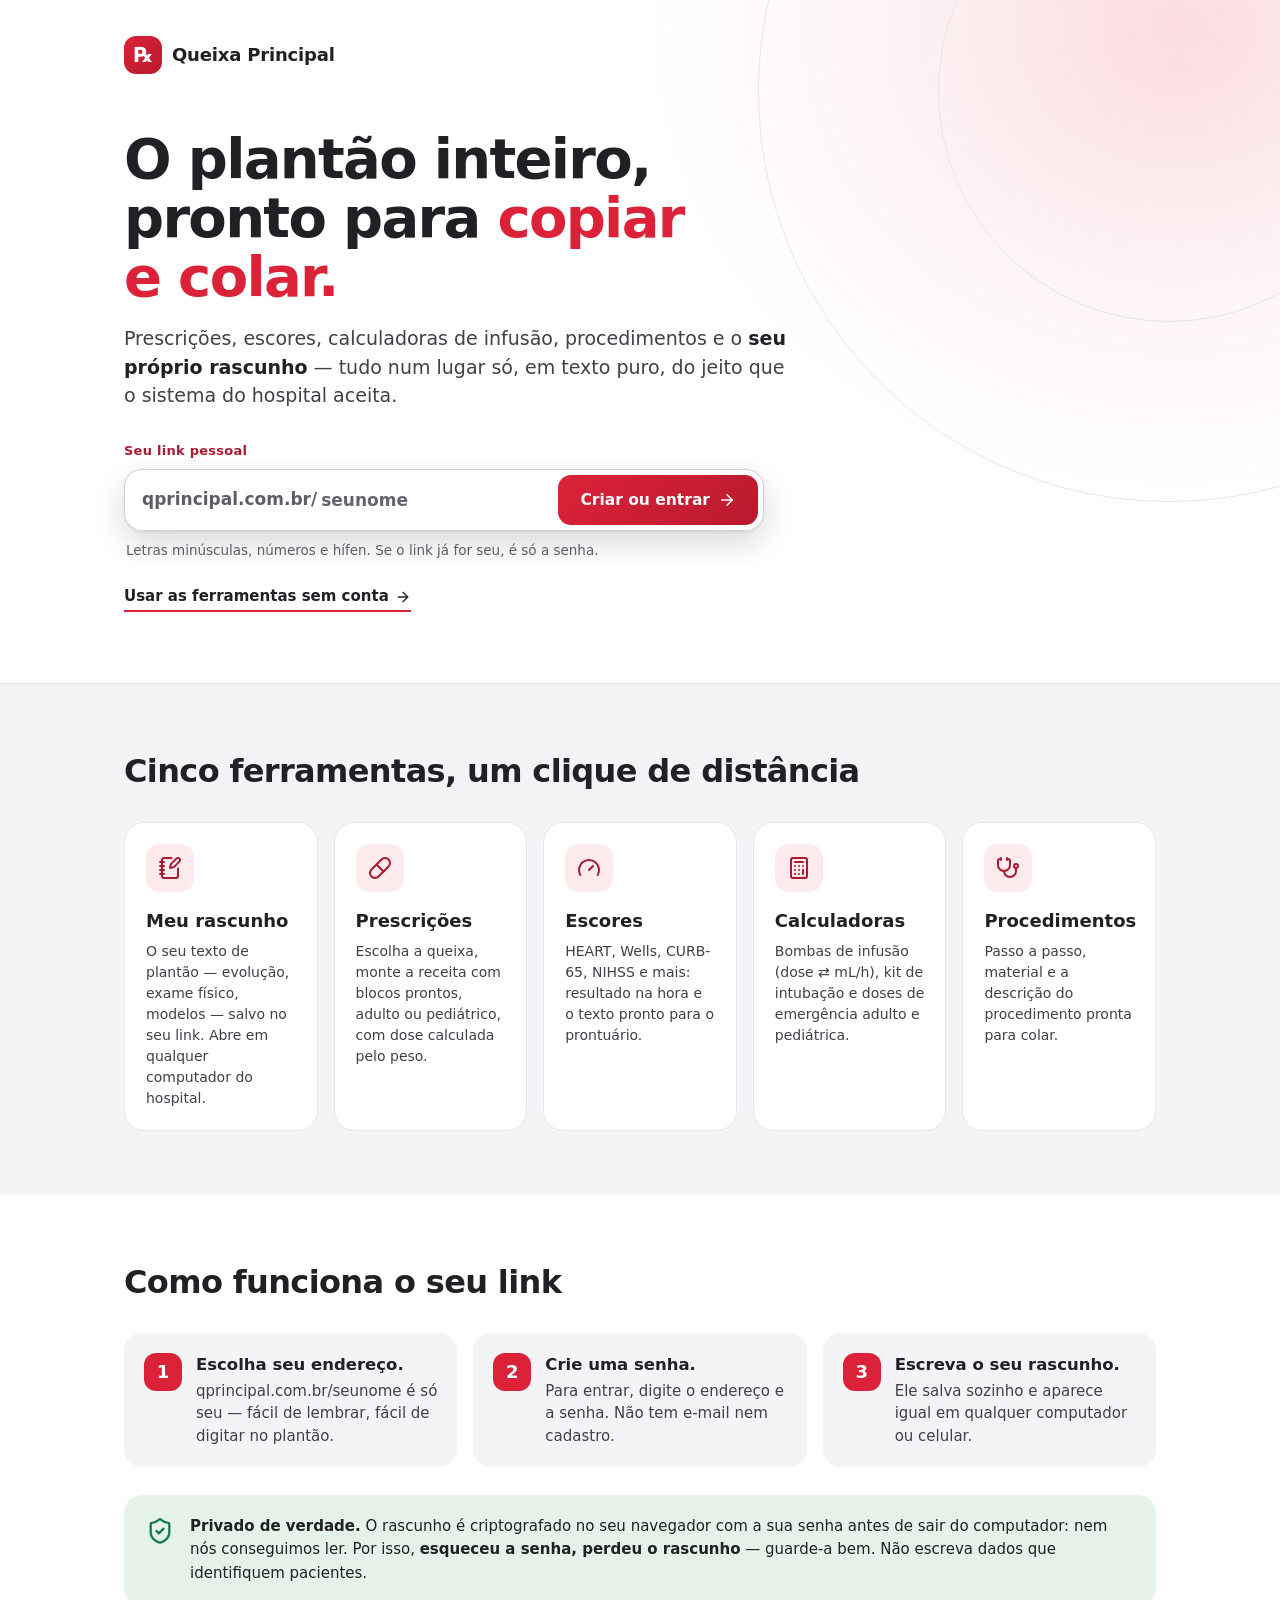
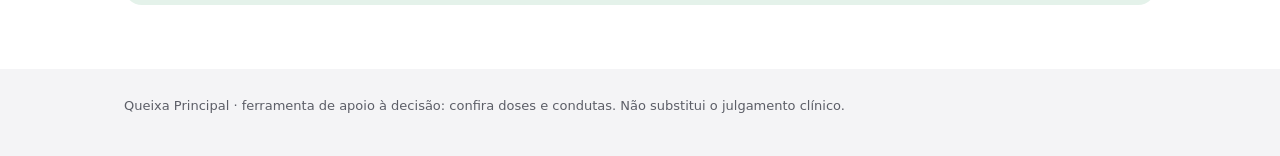
==== index.html @ adc67c7a "Cores inspiradas na MedCof: cabeçalho branco, vermelho e grafite Pedido do dono: "não gostei do esqu" ====
<!DOCTYPE html>
<html lang="pt-BR">
<head>
<meta charset="UTF-8">
<meta name="viewport" content="width=device-width, initial-scale=1.0">
<title>Queixa Principal — prescrições, escores, calculadoras e procedimentos</title>
<meta name="color-scheme" content="light dark">
<!-- tema: antes do CSS, para não piscar o tema errado. "qp-tema" = escolha do botão (claro/escuro); sem ela, o do sistema.
     Sem localStorage (janela anônima, bloqueado) o site segue o sistema e funciona igual. -->
<script>(function(){var d=document.documentElement,t=null;try{t=localStorage.getItem("qp-tema")}catch(e){}
if(t==="dark"||t==="light")d.setAttribute("data-theme",t);
var e=t||(window.matchMedia&&matchMedia("(prefers-color-scheme: dark)").matches?"dark":"light");d.setAttribute("data-tema-efetivo",e)})();</script>
<!-- conta: qual tela abre antes da primeira pintura (js/conta.js). qprincipal.com.br/<nome> (o 404.html manda para /?u=<nome>
     e aqui o endereço volta a ser /<nome>) = link pessoal: senha, ou o site direto se a sessão deste navegador já entrou.
     Raiz sem hash = página de oferta; com hash (#/prescricoes…) = as ferramentas sem conta. -->
<script>(function(){var d=document.documentElement,u=null,l=location,q=/[?&]u=([a-z0-9-]{1,30})(?:&|$)/i.exec(l.search);
if(q)u=q[1].toLowerCase();else{var p=/^\/([a-z0-9][a-z0-9-]{0,29})\/?$/i.exec(l.pathname);if(p)u=p[1].toLowerCase()}
if(q&&/(^|\.)qprincipal\.com\.br$/.test(l.hostname)){try{history.replaceState(null,"","/"+u+l.hash)}catch(e){}}
var s=null;try{s=JSON.parse(sessionStorage.getItem("qp-sessao")||localStorage.getItem("qp-sessao")||"null")}catch(e){}
window.QP_NOME=u;window.QP_SESSAO=s&&u&&s.nome===u?s:null;
d.setAttribute("data-tela",u?(window.QP_SESSAO?"app":"senha"):(l.hash&&l.hash!=="#"?"app":"oferta"))})();</script>
<link rel="stylesheet" href="css/icones.css?v=20261113a">
<link rel="stylesheet" href="css/app.css?v=20261113a">
<link rel="stylesheet" href="css/escores.css?v=20261113a">
<link rel="stylesheet" href="css/calculadoras.css?v=20261113a">
<link rel="stylesheet" href="css/procedimentos.css?v=20261113a">
<link rel="stylesheet" href="css/conta.css?v=20261113a">
</head>
<body data-view="rascunho" data-layout="texto" data-inicio="">
<!-- página de oferta (js/conta.js): qprincipal.com.br sem hash e sem link pessoal -->
<main class="oferta" id="oferta">
  <section class="of-hero">
    <div class="of-in">
      <div class="of-marca"><span class="logo" aria-hidden="true">℞</span> Queixa Principal</div>
      <h1>O plantão inteiro, pronto para <em>copiar e colar.</em></h1>
      <p class="of-lead">Prescrições, escores, calculadoras de infusão, procedimentos e o <b>seu próprio rascunho</b> — tudo num lugar só, em texto puro, do jeito que o sistema do hospital aceita.</p>
      <form class="of-link" id="of-form" novalidate>
        <label for="of-nome" class="of-link-rot">Seu link pessoal</label>
        <div class="of-link-campo">
          <span class="of-dom" aria-hidden="true">qprincipal.com.br/</span>
          <input id="of-nome" type="text" inputmode="url" autocomplete="username" autocapitalize="none" spellcheck="false" maxlength="30" placeholder="seunome" aria-describedby="of-dica">
          <button type="submit" class="of-cta">Criar ou entrar <span class="i i-arrow-right" aria-hidden="true"></span></button>
        </div>
        <p class="of-dica" id="of-dica">Letras minúsculas, números e hífen. Se o link já for seu, é só a senha.</p>
      </form>
      <a class="of-sem" href="#/inicio">Usar as ferramentas sem conta <span class="i i-arrow-right" aria-hidden="true"></span></a>
    </div>
  </section>

  <section class="of-sec">
    <div class="of-in">
      <h2>Cinco ferramentas, um clique de distância</h2>
      <div class="of-cards">
        <div class="of-card" data-v="rascunho"><span class="of-ic"><span class="i" data-v="rascunho" aria-hidden="true"></span></span><h3>Meu rascunho</h3><p>O seu texto de plantão — evolução, exame físico, modelos — salvo no seu link. Abre em qualquer computador do hospital.</p></div>
        <div class="of-card" data-v="prescricoes"><span class="of-ic"><span class="i" data-v="prescricoes" aria-hidden="true"></span></span><h3>Prescrições</h3><p>Escolha a queixa, monte a receita com blocos prontos, adulto ou pediátrico, com dose calculada pelo peso.</p></div>
        <div class="of-card" data-v="escores"><span class="of-ic"><span class="i" data-v="escores" aria-hidden="true"></span></span><h3>Escores</h3><p>HEART, Wells, CURB-65, NIHSS e mais: resultado na hora e o texto pronto para o prontuário.</p></div>
        <div class="of-card" data-v="calculadoras"><span class="of-ic"><span class="i" data-v="calculadoras" aria-hidden="true"></span></span><h3>Calculadoras</h3><p>Bombas de infusão (dose ⇄ mL/h), kit de intubação e doses de emergência adulto e pediátrica.</p></div>
        <div class="of-card" data-v="procedimentos"><span class="of-ic"><span class="i" data-v="procedimentos" aria-hidden="true"></span></span><h3>Procedimentos</h3><p>Passo a passo, material e a descrição do procedimento pronta para colar.</p></div>
      </div>
    </div>
  </section>

  <section class="of-sec of-alt">
    <div class="of-in">
      <h2>Como funciona o seu link</h2>
      <ol class="of-passos">
        <li><b>Escolha seu endereço.</b> qprincipal.com.br/seunome é só seu — fácil de lembrar, fácil de digitar no plantão.</li>
        <li><b>Crie uma senha.</b> Para entrar, digite o endereço e a senha. Não tem e-mail nem cadastro.</li>
        <li><b>Escreva o seu rascunho.</b> Ele salva sozinho e aparece igual em qualquer computador ou celular.</li>
      </ol>
      <div class="of-priv">
        <span class="i i-shield" aria-hidden="true"></span>
        <p><b>Privado de verdade.</b> O rascunho é criptografado no seu navegador com a sua senha antes de sair do computador: nem nós conseguimos ler. Por isso, <b>esqueceu a senha, perdeu o rascunho</b> — guarde-a bem. Não escreva dados que identifiquem pacientes.</p>
      </div>
    </div>
  </section>

  <footer class="of-rodape"><div class="of-in">Queixa Principal · ferramenta de apoio à decisão: confira doses e condutas. Não substitui o julgamento clínico.</div></footer>
</main>

<!-- tela de senha do link pessoal (js/conta.js): qprincipal.com.br/<nome> sem sessão neste navegador -->
<main class="senha" id="senha">
  <div class="sn-cartao">
    <div class="of-marca"><span class="logo" aria-hidden="true">℞</span> Queixa Principal</div>
    <div class="sn-link"><span class="i i-link" aria-hidden="true"></span><span>qprincipal.com.br/<b id="sn-nome"></b></span></div>
    <form id="sn-form" novalidate>
      <h1 id="sn-titulo">Entrar</h1>
      <p class="sn-txt" id="sn-txt"></p>
      <div class="sn-campos" id="sn-campos">
        <label class="sn-rot" for="sn-senha">Senha</label>
        <input type="text" id="sn-usuario" class="sr-only" autocomplete="username" tabindex="-1" aria-hidden="true" readonly>
        <input id="sn-senha" type="password" autocomplete="current-password" required>
        <div id="sn-conf-box" hidden>
          <label class="sn-rot" for="sn-conf">Repita a senha</label>
          <input id="sn-conf" type="password" autocomplete="new-password">
          <label class="sn-chk"><input type="checkbox" id="sn-exemplo"> Começar com o rascunho de exemplo</label>
        </div>
        <label class="sn-chk"><input type="checkbox" id="sn-lembrar"> Manter conectado neste aparelho <small>(não use em computador compartilhado)</small></label>
        <p class="sn-erro" id="sn-erro" role="alert"></p>
        <button type="submit" class="of-cta sn-ok" id="sn-ok">Entrar</button>
      </div>
    </form>
    <div class="sn-rodape"><a href="#/inicio" id="sn-sem">Usar sem entrar</a> · <a href="./" id="sn-outro">Outro link</a></div>
  </div>
</main>

<header class="top">
  <div class="top-row">
    <a class="marca" href="#/inicio" id="marca" title="Início">
      <div class="logo" aria-hidden="true">℞</div>
      <div class="titulo">
        <h1>Queixa Principal</h1>
        <p>Tudo pronto para copiar e colar no seu sistema</p>
      </div>
    </a>
    <div class="hint">Apoio à decisão: confira doses e condutas.</div>
    <!-- busca única (js/busca.js): procura em todas as abas registradas. Até 820px vira a lupa que abre o campo. -->
    <div class="busca" id="busca">
      <button type="button" class="busca-abrir" id="busca-abrir" aria-label="Buscar" aria-expanded="false" aria-controls="busca-box" title="Buscar (atalho: / ou Ctrl+K)"><span class="i i-search" aria-hidden="true" style="--isz:21px"></span></button>
      <div class="busca-box" id="busca-box">
        <span class="busca-ic"><span class="i i-search" aria-hidden="true" style="--isz:19px"></span></span>
        <input id="busca-input" type="text" role="combobox" aria-label="Buscar em todo o site" aria-autocomplete="list" aria-expanded="false" aria-controls="busca-list" aria-describedby="busca-dica" placeholder="Buscar condição, escore, remédio…" autocomplete="off" spellcheck="false" enterkeyhint="search">
        <kbd class="busca-kbd" aria-hidden="true" title="Atalho: / ou Ctrl+K">/</kbd>
        <button type="button" class="busca-fechar" id="busca-fechar" aria-label="Fechar busca"><span class="i i-x" aria-hidden="true"></span></button>
        <div class="busca-pop" id="busca-pop" hidden>
          <div class="busca-list" id="busca-list" role="listbox" aria-label="Resultados da busca"></div>
          <div class="busca-vazio" id="busca-vazio" hidden></div>
          <div class="busca-rodape" aria-hidden="true"><kbd>↑</kbd><kbd>↓</kbd> escolher · <kbd>Enter</kbd> abrir · <kbd>Esc</kbd> fechar</div>
        </div>
      </div>
      <span class="sr-only" id="busca-dica">Atalhos: tecla barra ou Ctrl+K. Use as setas para escolher, Enter para abrir e Esc para fechar.</span>
      <span class="sr-only" id="busca-status" role="status" aria-live="polite"></span>
    </div>
    <!-- conta (js/conta.js): com link pessoal, o nome e "Sair"; sem conta, "Criar meu link" -->
    <div class="conta" id="conta"></div>
    <!-- tema claro/escuro (js/app.js): o ícone mostra o tema que o clique vai pôr -->
    <button type="button" class="tema" id="tema" aria-pressed="false" aria-label="Tema escuro" title="Tema escuro"><span class="i i-moon" aria-hidden="true"></span><span class="i i-sun" aria-hidden="true"></span></button>
  </div>
  <!-- abas do topo: geradas a partir do registro VIEWS (js/core.js + cada js/views/*.js) -->
  <nav class="top-tabs" id="top-tabs" role="tablist" aria-label="Seção do prescritor"></nav>
  <!-- só na tela inicial: o cabeçalho cresce com a saudação, e os quadrados sobem por cima dele -->
  <div class="inicio-ola" id="inicio-ola"></div>
</header>

<!-- tela inicial (js/app.js): um quadrado grande por aba; ao escolher um, eles sobem e viram as abas do topo -->
<section class="inicio" id="inicio" aria-label="Início">
  <div class="inicio-grade" id="inicio-grade"></div>
</section>

<div class="grid">
  <!-- aba "Meu rascunho": um texto só, grande. Com link pessoal é editável e salvo (criptografado); sem conta, um exemplo para ler -->
  <section class="col" id="col-rascunho">
    <div class="rasc-top">
      <h2>Meu rascunho</h2>
      <span class="rasc-status" id="rasc-status" role="status" aria-live="polite"></span>
      <div class="rasc-tools">
        <button type="button" class="btn rasc-btn-copy" id="rasc-copy"><span class="i i-copy" aria-hidden="true"></span> Copiar tudo</button>
        <button type="button" class="btn rasc-btn" id="rasc-send" title="Leva o trecho selecionado para a receita"><span class="i i-plus" aria-hidden="true"></span>Receita</button>
      </div>
    </div>
    <div class="rasc-aviso" id="rasc-aviso" hidden></div>
    <div class="scroll" id="rasc-scroll"><textarea class="rasc-ta" id="rasc-ta" spellcheck="false" aria-label="Meu rascunho"></textarea></div>
  </section>

  <!-- COL 1: conditions -->
  <section class="col" id="col-cond" hidden>
    <h2>Condições <span class="count" id="cond-count">0</span></h2>
    <div class="search">
      <label for="cond-search" class="sr-only">Buscar condição</label>
      <input id="cond-search" type="search" aria-label="Buscar condição" placeholder="Buscar condição" autocomplete="off">
    </div>
    <div class="scroll" id="cond-list"></div>
  </section>

  <!-- COL 2: blocks / meds -->
  <section class="col" id="col-mid" hidden>
    <h2 id="mid-title">Medicações</h2>
    <div class="scroll" id="mid-body">
      <div class="empty"><div class="big" aria-hidden="true">👈</div><div class="ttl">Selecione uma condição</div><div class="sub">Escolha à esquerda para ver os modelos de receita e medicações.</div></div>
    </div>
  </section>

  <!-- aba "Escores": lista de escores e a calculadora (js/views/escores.js); esta aba não mostra a receita -->
  <section class="col" id="col-esc-lista" hidden>
    <h2>Escores <span class="count" id="esc-count">0</span></h2>
    <div class="search">
      <label for="esc-search" class="sr-only">Filtrar escores</label>
      <input id="esc-search" type="search" placeholder="Filtrar escores" autocomplete="off">
    </div>
    <div class="scroll" id="esc-list"></div>
  </section>
  <section class="col" id="col-esc" hidden>
    <h2 id="esc-title">Calculadora</h2>
    <div class="scroll" id="esc-body">
      <div class="empty"><div class="big" aria-hidden="true">👈</div><div class="ttl">Selecione um escore</div><div class="sub">Escolha à esquerda. O resultado sai na hora e vai pronto para o prontuário.</div></div>
    </div>
    <!-- celular: resultado e "Copiar" sempre à vista -->
    <div class="esc-bar" id="esc-bar" hidden><span class="esc-bar-v" id="esc-bar-v"></span><span class="esc-band" id="esc-bar-b"></span><button type="button" class="btn primary" id="esc-bar-copy" tabindex="-1">Copiar</button></div>
  </section>

  <!-- aba "Calculadoras" (js/views/calculadoras.js): lista filtrável + calculadora aberta -->
  <section class="col" id="col-calc-lista" hidden>
    <h2>Calculadoras <span class="count" id="cx-count">0</span></h2>
    <div class="search">
      <label for="cx-filtro" class="sr-only">Filtrar calculadoras</label>
      <input id="cx-filtro" type="search" placeholder="Remédio ou situação" autocomplete="off">
    </div>
    <div class="scroll" id="cx-lista"></div>
  </section>
  <section class="col" id="col-calc" hidden>
    <h2 id="cx-titulo">Calculadora</h2>
    <div class="scroll" id="cx-body"></div>
  </section>

  <!-- aba "Procedimentos" (js/views/procedimentos.js): lista por área + procedimento com registro para o prontuário -->
  <section class="col" id="col-proc-lista" hidden>
    <h2>Procedimentos <span class="count" id="pr-count">0</span></h2>
    <div class="search">
      <label for="pr-filtro" class="sr-only">Filtrar procedimentos</label>
      <input id="pr-filtro" type="search" placeholder="Procedimento ou sigla (IOT, CVC…)" autocomplete="off">
    </div>
    <div class="scroll" id="pr-lista"></div>
  </section>
  <section class="col" id="col-proc" hidden>
    <h2 id="pr-titulo">Procedimento</h2>
    <div class="scroll" id="pr-body"></div>
  </section>


  <!-- COL 3: receita -->
  <section class="col" id="col-rx">
    <h2>Receita <span class="count" id="rx-count">0</span></h2>
    <div class="rx-tools">
      <button class="btn primary" id="btn-copy"><span class="i i-copy" aria-hidden="true"></span> Copiar</button>
      <button class="btn ghost" id="btn-clear"><span class="i i-trash" aria-hidden="true"></span> Limpar</button>
      <label class="toggle"><input type="checkbox" id="free-edit"> edição livre</label>
    </div>
    <div class="chips" id="rx-chips"><div class="rx-empty">Nenhum item adicionado ainda.</div></div>
    <div class="ta-wrap">
      <label for="rx"><span class="dot" aria-hidden="true">●</span> Texto pronto para colar</label>
      <textarea id="rx" spellcheck="false" placeholder="A receita formatada aparece aqui..."></textarea>
    </div>
    <div class="disclaimer"><b><span class="i i-alert" aria-hidden="true"></span> Apoio à decisão, não prescrição automática.</b> Confira medicamento, dose, posologia, alergias e contraindicações de cada paciente antes de prescrever.</div>
  </section>
</div>

<!-- ficha em branco para imprimir (Escores): preenchida na hora de imprimir; só aparece na impressão -->
<section id="ficha" aria-hidden="true"></section>
<template id="tpl-ficha-nihss">
<div class="f-head">
<div>
<div class="f-brand">Queixa Principal</div>
<h1>NIHSS — Ficha de avaliação</h1>
<p>Aplicar os itens na ordem · escrever o escore na coluna do momento avaliado</p>
</div>
<div class="f-score" id="fScore"><span id="fScoreLbl"></span><strong id="fScoreVal"></strong></div>
</div>
<div class="f-fields"><div>PACIENTE</div><div>IDADE</div><div>PRONTUÁRIO</div><div>ÚLTIMO VISTO BEM</div><div>CHEGADA</div></div>
<table class="f-table">
<thead><tr id="fHead"><th>Item</th><th>Achado e pontuação</th><th>Admissão</th><th>Pós-trombólise</th><th>24 h</th><th>Alta</th></tr></thead>
<tbody id="fBody"></tbody>
</table>
<div class="f-sev" id="fSev">
<div style="background:#E3E8EA">0</div>
<div style="background:#F6D58B">1–4 leve</div>
<div style="background:#F2A65A">5–15 moderado</div>
<div style="background:#E07A4F">16–20 mod. a grave</div>
<div style="background:#C2413A;color:#fff">21–42 grave</div>
</div>
<div class="f-sign"><div>MÉDICO(A)</div><div>CRM</div><div>ASSINATURA</div></div>
<div class="f-foot"><span id="fFoot"></span><span>1/4</span></div>

<div class="f-pg">
<div class="tag">ITEM 9 · MELHOR LINGUAGEM · DESCRIÇÃO</div>
<h2>Conte o que está acontecendo nesta figura.</h2>
<img class="f-fig" data-src="img/nihss/figura.jpg" alt="Figura oficial da NIHSS para descrição" width="1600" height="1236">
<div class="f-cred">Figura oficial da NIH Stroke Scale, atualizada em 2024 (NINDS/NIH) · © Apex Innovations</div>
<div class="f-pfoot"><span>NIHSS — material para o paciente</span><span>2/4</span></div>
</div>

<div class="f-pg">
<div class="tag">ITEM 9 · MELHOR LINGUAGEM · NOMEAÇÃO</div>
<h2>Diga o nome de cada figura.</h2>
<img class="f-fig" data-src="img/nihss/nomeacao.jpg" alt="Folha de nomeação oficial da NIHSS" width="1000" height="1340">
<div class="f-cred">Folha de nomeação oficial da NIH Stroke Scale, atualizada em 2024 (NINDS/NIH) · © Apex Innovations 2023</div>
<div class="f-pfoot"><span>NIHSS — material para o paciente</span><span>3/4</span></div>
</div>

<div class="f-page2">
<div class="tag0">ITEM 9 · MELHOR LINGUAGEM · LEITURA</div>
<h2>Leia em voz alta.</h2>
<div class="big" style="margin-top:6mm">Você sabe como fazer.<br>De volta pra casa.<br>Eu cheguei em casa do trabalho.<br>Próximo da mesa, na sala de jantar.<br>Eles ouviram o Pelé falar no rádio.</div>
<div class="tag">ITEM 10 · DISARTRIA</div>
<div class="ask">Leia ou repita estas palavras.</div>
<div class="words">MAMÃE<br>TIC-TAC<br>PARALELO<br>OBRIGADO<br>ESTRADA DE FERRO<br>JOGADOR DE FUTEBOL</div>
<div class="cred">Frases e palavras da versão brasileira da NIHSS — tradução e adaptação: Octávio Marques Pontes-Neto (Neurologia, HCFMRP-USP).</div>
<div class="f-pfoot"><span>NIHSS — material para o paciente</span><span>4/4</span></div>
</div>
</template>

<!-- Procedimentos no celular: atalho fixo para o registro (some quando o registro está na tela) -->
<div class="pr-barra" id="pr-barra" hidden>
  <button type="button" class="btn primary" id="pr-barra-copiar"><span class="i i-copy" aria-hidden="true"></span> Copiar registro</button>
</div>

<div id="toast" role="status" aria-live="polite" aria-atomic="true"></div>

<script src="data/prescricoes.js?v=20261113a"></script>
<script src="data/escores.js?v=20261113a"></script>
<script src="data/nihss.js?v=20261113a"></script>
<script src="data/calculadoras.js?v=20261113a"></script>
<script src="data/calc-revisao.js?v=20261113a"></script>
<script src="data/procedimentos.js?v=20261113a"></script>
<script src="data/rascunho.js?v=20261113a"></script>
<script src="js/core.js?v=20261113a"></script>
<script src="js/peso.js?v=20261113a"></script>
<script src="js/receita.js?v=20261113a"></script>
<script src="js/escores-motor.js?v=20261113a"></script>
<script src="js/escores-nihss.js?v=20261113a"></script>
<script src="js/calc-motor.js?v=20261113a"></script>
<script src="js/views/rascunho.js?v=20261113a"></script>
<script src="js/views/prescricoes.js?v=20261113a"></script>
<script src="js/views/escores.js?v=20261113a"></script>
<script src="js/views/calculadoras.js?v=20261113a"></script>
<script src="js/views/procedimentos.js?v=20261113a"></script>
<script src="js/router.js?v=20261113a"></script>
<script src="js/busca.js?v=20261113a"></script>
<script src="js/conta.js?v=20261113a"></script>
<script src="js/app.js?v=20261113a"></script>
</body>
</html>
---- css/icones.css ----
/* icones.css — ícones de linha do site (traço único, 24×24, stroke 2), como máscara CSS: a cor vem de currentColor,
   então seguem o tema. Uso: <span class="i i-copy" aria-hidden="true"></span>. Gerado de lucide-static 0.460.0
   (https://lucide.dev), só os ícones usados — licença ISC: Copyright (c) Lucide Contributors 2022; partes (c) Cole Bemis
   2013-2022 (Feather, MIT). Permission to use, copy, modify, and/or distribute this software for any purpose with or
   without fee is hereby granted, provided that the above copyright notice and this permission notice appear in all copies.
   Nada é baixado: os SVGs vão inline (data:). */
:root{
  --i-link:url("data:image/svg+xml,%3Csvg xmlns='http://www.w3.org/2000/svg' viewBox='0 0 24 24' fill='none' stroke='%23000' stroke-width='2' stroke-linecap='round' stroke-linejoin='round'%3E%3Cpath d='M10 13a5 5 0 0 0 7.54.54l3-3a5 5 0 0 0-7.07-7.07l-1.72 1.71'/%3E%3Cpath d='M14 11a5 5 0 0 0-7.54-.54l-3 3a5 5 0 0 0 7.07 7.07l1.71-1.71'/%3E%3C/svg%3E");
  --i-shield:url("data:image/svg+xml,%3Csvg xmlns='http://www.w3.org/2000/svg' viewBox='0 0 24 24' fill='none' stroke='%23000' stroke-width='2' stroke-linecap='round' stroke-linejoin='round'%3E%3Cpath d='M20 13c0 5-3.5 7.5-7.66 8.95a1 1 0 0 1-.67-.01C7.5 20.5 4 18 4 13V6a1 1 0 0 1 1-1c2 0 4.5-1.2 6.24-2.72a1.17 1.17 0 0 1 1.52 0C14.51 3.81 17 5 19 5a1 1 0 0 1 1 1z'/%3E%3Cpath d='m9 12 2 2 4-4'/%3E%3C/svg%3E");
  --i-logout:url("data:image/svg+xml,%3Csvg xmlns='http://www.w3.org/2000/svg' viewBox='0 0 24 24' fill='none' stroke='%23000' stroke-width='2' stroke-linecap='round' stroke-linejoin='round'%3E%3Cpath d='M9 21H5a2 2 0 0 1-2-2V5a2 2 0 0 1 2-2h4'/%3E%3Cpolyline points='16 17 21 12 16 7'/%3E%3Cline x1='21' x2='9' y1='12' y2='12'/%3E%3C/svg%3E");
  --i-cloud:url("data:image/svg+xml,%3Csvg xmlns='http://www.w3.org/2000/svg' viewBox='0 0 24 24' fill='none' stroke='%23000' stroke-width='2' stroke-linecap='round' stroke-linejoin='round'%3E%3Cpath d='M17.5 19H9a7 7 0 1 1 6.71-9h1.79a4.5 4.5 0 1 1 0 9Z'/%3E%3C/svg%3E");
  --i-search:url("data:image/svg+xml,%3Csvg xmlns='http://www.w3.org/2000/svg' viewBox='0 0 24 24' fill='none' stroke='%23000' stroke-width='2' stroke-linecap='round' stroke-linejoin='round'%3E%3Ccircle cx='11' cy='11' r='8'/%3E%3Cpath d='m21 21-4.3-4.3'/%3E%3C/svg%3E");
  --i-sun:url("data:image/svg+xml,%3Csvg xmlns='http://www.w3.org/2000/svg' viewBox='0 0 24 24' fill='none' stroke='%23000' stroke-width='2' stroke-linecap='round' stroke-linejoin='round'%3E%3Ccircle cx='12' cy='12' r='4'/%3E%3Cpath d='M12 2v2'/%3E%3Cpath d='M12 20v2'/%3E%3Cpath d='m4.93 4.93 1.41 1.41'/%3E%3Cpath d='m17.66 17.66 1.41 1.41'/%3E%3Cpath d='M2 12h2'/%3E%3Cpath d='M20 12h2'/%3E%3Cpath d='m6.34 17.66-1.41 1.41'/%3E%3Cpath d='m19.07 4.93-1.41 1.41'/%3E%3C/svg%3E");
  --i-moon:url("data:image/svg+xml,%3Csvg xmlns='http://www.w3.org/2000/svg' viewBox='0 0 24 24' fill='none' stroke='%23000' stroke-width='2' stroke-linecap='round' stroke-linejoin='round'%3E%3Cpath d='M12 3a6 6 0 0 0 9 9 9 9 0 1 1-9-9Z'/%3E%3C/svg%3E");
  --i-pill:url("data:image/svg+xml,%3Csvg xmlns='http://www.w3.org/2000/svg' viewBox='0 0 24 24' fill='none' stroke='%23000' stroke-width='2' stroke-linecap='round' stroke-linejoin='round'%3E%3Cpath d='m10.5 20.5 10-10a4.95 4.95 0 1 0-7-7l-10 10a4.95 4.95 0 1 0 7 7Z'/%3E%3Cpath d='m8.5 8.5 7 7'/%3E%3C/svg%3E");
  --i-gauge:url("data:image/svg+xml,%3Csvg xmlns='http://www.w3.org/2000/svg' viewBox='0 0 24 24' fill='none' stroke='%23000' stroke-width='2' stroke-linecap='round' stroke-linejoin='round'%3E%3Cpath d='m12 14 4-4'/%3E%3Cpath d='M3.34 19a10 10 0 1 1 17.32 0'/%3E%3C/svg%3E");
  --i-calculator:url("data:image/svg+xml,%3Csvg xmlns='http://www.w3.org/2000/svg' viewBox='0 0 24 24' fill='none' stroke='%23000' stroke-width='2' stroke-linecap='round' stroke-linejoin='round'%3E%3Crect width='16' height='20' x='4' y='2' rx='2'/%3E%3Cline x1='8' x2='16' y1='6' y2='6'/%3E%3Cline x1='16' x2='16' y1='14' y2='18'/%3E%3Cpath d='M16 10h.01'/%3E%3Cpath d='M12 10h.01'/%3E%3Cpath d='M8 10h.01'/%3E%3Cpath d='M12 14h.01'/%3E%3Cpath d='M8 14h.01'/%3E%3Cpath d='M12 18h.01'/%3E%3Cpath d='M8 18h.01'/%3E%3C/svg%3E");
  --i-stethoscope:url("data:image/svg+xml,%3Csvg xmlns='http://www.w3.org/2000/svg' viewBox='0 0 24 24' fill='none' stroke='%23000' stroke-width='2' stroke-linecap='round' stroke-linejoin='round'%3E%3Cpath d='M11 2v2'/%3E%3Cpath d='M5 2v2'/%3E%3Cpath d='M5 3H4a2 2 0 0 0-2 2v4a6 6 0 0 0 12 0V5a2 2 0 0 0-2-2h-1'/%3E%3Cpath d='M8 15a6 6 0 0 0 12 0v-3'/%3E%3Ccircle cx='20' cy='10' r='2'/%3E%3C/svg%3E");
  --i-notebook:url("data:image/svg+xml,%3Csvg xmlns='http://www.w3.org/2000/svg' viewBox='0 0 24 24' fill='none' stroke='%23000' stroke-width='2' stroke-linecap='round' stroke-linejoin='round'%3E%3Cpath d='M13.4 2H6a2 2 0 0 0-2 2v16a2 2 0 0 0 2 2h12a2 2 0 0 0 2-2v-7.4'/%3E%3Cpath d='M2 6h4'/%3E%3Cpath d='M2 10h4'/%3E%3Cpath d='M2 14h4'/%3E%3Cpath d='M2 18h4'/%3E%3Cpath d='M21.378 5.626a1 1 0 1 0-3.004-3.004l-5.01 5.012a2 2 0 0 0-.506.854l-.837 2.87a.5.5 0 0 0 .62.62l2.87-.837a2 2 0 0 0 .854-.506z'/%3E%3C/svg%3E");
  --i-copy:url("data:image/svg+xml,%3Csvg xmlns='http://www.w3.org/2000/svg' viewBox='0 0 24 24' fill='none' stroke='%23000' stroke-width='2' stroke-linecap='round' stroke-linejoin='round'%3E%3Crect width='14' height='14' x='8' y='8' rx='2' ry='2'/%3E%3Cpath d='M4 16c-1.1 0-2-.9-2-2V4c0-1.1.9-2 2-2h10c1.1 0 2 .9 2 2'/%3E%3C/svg%3E");
  --i-plus:url("data:image/svg+xml,%3Csvg xmlns='http://www.w3.org/2000/svg' viewBox='0 0 24 24' fill='none' stroke='%23000' stroke-width='2' stroke-linecap='round' stroke-linejoin='round'%3E%3Cpath d='M5 12h14'/%3E%3Cpath d='M12 5v14'/%3E%3C/svg%3E");
  --i-trash:url("data:image/svg+xml,%3Csvg xmlns='http://www.w3.org/2000/svg' viewBox='0 0 24 24' fill='none' stroke='%23000' stroke-width='2' stroke-linecap='round' stroke-linejoin='round'%3E%3Cpath d='M3 6h18'/%3E%3Cpath d='M19 6v14c0 1-1 2-2 2H7c-1 0-2-1-2-2V6'/%3E%3Cpath d='M8 6V4c0-1 1-2 2-2h4c1 0 2 1 2 2v2'/%3E%3Cline x1='10' x2='10' y1='11' y2='17'/%3E%3Cline x1='14' x2='14' y1='11' y2='17'/%3E%3C/svg%3E");
  --i-chevron:url("data:image/svg+xml,%3Csvg xmlns='http://www.w3.org/2000/svg' viewBox='0 0 24 24' fill='none' stroke='%23000' stroke-width='2' stroke-linecap='round' stroke-linejoin='round'%3E%3Cpath d='m9 18 6-6-6-6'/%3E%3C/svg%3E");
  --i-x:url("data:image/svg+xml,%3Csvg xmlns='http://www.w3.org/2000/svg' viewBox='0 0 24 24' fill='none' stroke='%23000' stroke-width='2' stroke-linecap='round' stroke-linejoin='round'%3E%3Cpath d='M18 6 6 18'/%3E%3Cpath d='m6 6 12 12'/%3E%3C/svg%3E");
  --i-scale:url("data:image/svg+xml,%3Csvg xmlns='http://www.w3.org/2000/svg' viewBox='0 0 24 24' fill='none' stroke='%23000' stroke-width='2' stroke-linecap='round' stroke-linejoin='round'%3E%3Cpath d='m16 16 3-8 3 8c-.87.65-1.92 1-3 1s-2.13-.35-3-1Z'/%3E%3Cpath d='m2 16 3-8 3 8c-.87.65-1.92 1-3 1s-2.13-.35-3-1Z'/%3E%3Cpath d='M7 21h10'/%3E%3Cpath d='M12 3v18'/%3E%3Cpath d='M3 7h2c2 0 5-1 7-2 2 1 5 2 7 2h2'/%3E%3C/svg%3E");
  --i-info:url("data:image/svg+xml,%3Csvg xmlns='http://www.w3.org/2000/svg' viewBox='0 0 24 24' fill='none' stroke='%23000' stroke-width='2' stroke-linecap='round' stroke-linejoin='round'%3E%3Ccircle cx='12' cy='12' r='10'/%3E%3Cpath d='M12 16v-4'/%3E%3Cpath d='M12 8h.01'/%3E%3C/svg%3E");
  --i-user:url("data:image/svg+xml,%3Csvg xmlns='http://www.w3.org/2000/svg' viewBox='0 0 24 24' fill='none' stroke='%23000' stroke-width='2' stroke-linecap='round' stroke-linejoin='round'%3E%3Cpath d='M19 21v-2a4 4 0 0 0-4-4H9a4 4 0 0 0-4 4v2'/%3E%3Ccircle cx='12' cy='7' r='4'/%3E%3C/svg%3E");
  --i-baby:url("data:image/svg+xml,%3Csvg xmlns='http://www.w3.org/2000/svg' viewBox='0 0 24 24' fill='none' stroke='%23000' stroke-width='2' stroke-linecap='round' stroke-linejoin='round'%3E%3Cpath d='M9 12h.01'/%3E%3Cpath d='M15 12h.01'/%3E%3Cpath d='M10 16c.5.3 1.2.5 2 .5s1.5-.2 2-.5'/%3E%3Cpath d='M19 6.3a9 9 0 0 1 1.8 3.9 2 2 0 0 1 0 3.6 9 9 0 0 1-17.6 0 2 2 0 0 1 0-3.6A9 9 0 0 1 12 3c2 0 3.5 1.1 3.5 2.5s-.9 2.5-2 2.5c-.8 0-1.5-.4-1.5-1'/%3E%3C/svg%3E");
  --i-house:url("data:image/svg+xml,%3Csvg xmlns='http://www.w3.org/2000/svg' viewBox='0 0 24 24' fill='none' stroke='%23000' stroke-width='2' stroke-linecap='round' stroke-linejoin='round'%3E%3Cpath d='M15 21v-8a1 1 0 0 0-1-1h-4a1 1 0 0 0-1 1v8'/%3E%3Cpath d='M3 10a2 2 0 0 1 .709-1.528l7-5.999a2 2 0 0 1 2.582 0l7 5.999A2 2 0 0 1 21 10v9a2 2 0 0 1-2 2H5a2 2 0 0 1-2-2z'/%3E%3C/svg%3E");
  --i-hospital:url("data:image/svg+xml,%3Csvg xmlns='http://www.w3.org/2000/svg' viewBox='0 0 24 24' fill='none' stroke='%23000' stroke-width='2' stroke-linecap='round' stroke-linejoin='round'%3E%3Cpath d='M12 6v4'/%3E%3Cpath d='M14 14h-4'/%3E%3Cpath d='M14 18h-4'/%3E%3Cpath d='M14 8h-4'/%3E%3Cpath d='M18 12h2a2 2 0 0 1 2 2v6a2 2 0 0 1-2 2H4a2 2 0 0 1-2-2v-9a2 2 0 0 1 2-2h2'/%3E%3Cpath d='M18 22V4a2 2 0 0 0-2-2H8a2 2 0 0 0-2 2v18'/%3E%3C/svg%3E");
  --i-pencil:url("data:image/svg+xml,%3Csvg xmlns='http://www.w3.org/2000/svg' viewBox='0 0 24 24' fill='none' stroke='%23000' stroke-width='2' stroke-linecap='round' stroke-linejoin='round'%3E%3Cpath d='M21.174 6.812a1 1 0 0 0-3.986-3.987L3.842 16.174a2 2 0 0 0-.5.83l-1.321 4.352a.5.5 0 0 0 .623.622l4.353-1.32a2 2 0 0 0 .83-.497z'/%3E%3Cpath d='m15 5 4 4'/%3E%3C/svg%3E");
  --i-arrow-right:url("data:image/svg+xml,%3Csvg xmlns='http://www.w3.org/2000/svg' viewBox='0 0 24 24' fill='none' stroke='%23000' stroke-width='2' stroke-linecap='round' stroke-linejoin='round'%3E%3Cpath d='M5 12h14'/%3E%3Cpath d='m12 5 7 7-7 7'/%3E%3C/svg%3E");
  --i-arrow-left:url("data:image/svg+xml,%3Csvg xmlns='http://www.w3.org/2000/svg' viewBox='0 0 24 24' fill='none' stroke='%23000' stroke-width='2' stroke-linecap='round' stroke-linejoin='round'%3E%3Cpath d='m12 19-7-7 7-7'/%3E%3Cpath d='M19 12H5'/%3E%3C/svg%3E");
  --i-clipboard-check:url("data:image/svg+xml,%3Csvg xmlns='http://www.w3.org/2000/svg' viewBox='0 0 24 24' fill='none' stroke='%23000' stroke-width='2' stroke-linecap='round' stroke-linejoin='round'%3E%3Crect width='8' height='4' x='8' y='2' rx='1' ry='1'/%3E%3Cpath d='M16 4h2a2 2 0 0 1 2 2v14a2 2 0 0 1-2 2H6a2 2 0 0 1-2-2V6a2 2 0 0 1 2-2h2'/%3E%3Cpath d='m9 14 2 2 4-4'/%3E%3C/svg%3E");
  --i-printer:url("data:image/svg+xml,%3Csvg xmlns='http://www.w3.org/2000/svg' viewBox='0 0 24 24' fill='none' stroke='%23000' stroke-width='2' stroke-linecap='round' stroke-linejoin='round'%3E%3Cpath d='M6 18H4a2 2 0 0 1-2-2v-5a2 2 0 0 1 2-2h16a2 2 0 0 1 2 2v5a2 2 0 0 1-2 2h-2'/%3E%3Cpath d='M6 9V3a1 1 0 0 1 1-1h10a1 1 0 0 1 1 1v6'/%3E%3Crect x='6' y='14' width='12' height='8' rx='1'/%3E%3C/svg%3E");
  --i-alert:url("data:image/svg+xml,%3Csvg xmlns='http://www.w3.org/2000/svg' viewBox='0 0 24 24' fill='none' stroke='%23000' stroke-width='2' stroke-linecap='round' stroke-linejoin='round'%3E%3Cpath d='m21.73 18-8-14a2 2 0 0 0-3.48 0l-8 14A2 2 0 0 0 4 21h16a2 2 0 0 0 1.73-3'/%3E%3Cpath d='M12 9v4'/%3E%3Cpath d='M12 17h.01'/%3E%3C/svg%3E");
  --i-file:url("data:image/svg+xml,%3Csvg xmlns='http://www.w3.org/2000/svg' viewBox='0 0 24 24' fill='none' stroke='%23000' stroke-width='2' stroke-linecap='round' stroke-linejoin='round'%3E%3Cpath d='M15 2H6a2 2 0 0 0-2 2v16a2 2 0 0 0 2 2h12a2 2 0 0 0 2-2V7Z'/%3E%3Cpath d='M14 2v4a2 2 0 0 0 2 2h4'/%3E%3Cpath d='M10 9H8'/%3E%3Cpath d='M16 13H8'/%3E%3Cpath d='M16 17H8'/%3E%3C/svg%3E");
  --i-check:url("data:image/svg+xml,%3Csvg xmlns='http://www.w3.org/2000/svg' viewBox='0 0 24 24' fill='none' stroke='%23000' stroke-width='2' stroke-linecap='round' stroke-linejoin='round'%3E%3Cpath d='M20 6 9 17l-5-5'/%3E%3C/svg%3E");
}
.i{display:inline-block;flex:none;width:var(--isz,18px);height:var(--isz,18px);background:currentColor;vertical-align:-.2em;
  -webkit-mask:var(--i) center/contain no-repeat;mask:var(--i) center/contain no-repeat;
  font-size:0 !important;line-height:0;color:inherit;overflow:hidden}
.i-search{--i:var(--i-search)}
.i-sun{--i:var(--i-sun)}
.i-moon{--i:var(--i-moon)}
.i-pill{--i:var(--i-pill)}
.i-gauge{--i:var(--i-gauge)}
.i-calculator{--i:var(--i-calculator)}
.i-stethoscope{--i:var(--i-stethoscope)}
.i-notebook{--i:var(--i-notebook)}
.i-copy{--i:var(--i-copy)}
.i-plus{--i:var(--i-plus)}
.i-trash{--i:var(--i-trash)}
.i-chevron{--i:var(--i-chevron)}
.i-x{--i:var(--i-x)}
.i-scale{--i:var(--i-scale)}
.i-info{--i:var(--i-info)}
.i-user{--i:var(--i-user)}
.i-baby{--i:var(--i-baby)}
.i-house{--i:var(--i-house)}
.i-hospital{--i:var(--i-hospital)}
.i-pencil{--i:var(--i-pencil)}
.i-arrow-right{--i:var(--i-arrow-right)}
.i-arrow-left{--i:var(--i-arrow-left)}
.i-clipboard-check{--i:var(--i-clipboard-check)}
.i-printer{--i:var(--i-printer)}
.i-alert{--i:var(--i-alert)}
.i-file{--i:var(--i-file)}
.i-check{--i:var(--i-check)}
.i-link{--i:var(--i-link)}
.i-shield{--i:var(--i-shield)}
.i-logout{--i:var(--i-logout)}
.i-cloud{--i:var(--i-cloud)}

/* ícone de cada aba (abas do topo e grupos da busca): <span class="i" data-v="<key>">emoji</span>. O emoji do registro
   (registerView) fica no texto, invisível, como reserva; aba sem ícone próprio aqui ganha o de documento. */
.i[data-v]{--i:var(--i-file)}
.i[data-v="prescricoes"]{--i:var(--i-pill)}
.i[data-v="escores"]{--i:var(--i-gauge)}
.i[data-v="calculadoras"]{--i:var(--i-calculator)}
.i[data-v="procedimentos"]{--i:var(--i-stethoscope)}
.i[data-v="rascunho"]{--i:var(--i-notebook)}

/* trocas: emojis que ainda estão na marcação de outras abas (span aria-hidden) viram o ícone de linha equivalente,
   sem mudar o texto da marcação (as comparações dos testes leem esse HTML). */
:is(.cx-cp,#cx-copiar,#cx-tudo,#pr-copiar,#pr-mat-copiar,.pr-copiar) > span[aria-hidden="true"]:first-child,
.cx-rxb > span[aria-hidden="true"]:first-child,
.chip .x > span[aria-hidden="true"],
.cx-pac label > span[aria-hidden="true"],
.cx-revisor summary > span[aria-hidden="true"],
.cx-edita > span[aria-hidden="true"]{
  display:inline-block;flex:none;width:var(--isz,17px);height:var(--isz,17px);background:currentColor;vertical-align:-.2em;
  -webkit-mask:var(--i) center/contain no-repeat;mask:var(--i) center/contain no-repeat;font-size:0;line-height:0;overflow:hidden}
:is(.cx-cp,#cx-copiar,#cx-tudo,#pr-copiar,#pr-mat-copiar,.pr-copiar) > span[aria-hidden="true"]:first-child{--i:var(--i-copy)}
.cx-rxb > span[aria-hidden="true"]:first-child{--i:var(--i-plus)}
.chip .x > span[aria-hidden="true"]{--i:var(--i-x);--isz:16px}
.cx-pac label > span[aria-hidden="true"]{--i:var(--i-scale)}
.cx-revisor summary > span[aria-hidden="true"]{--i:var(--i-clipboard-check);--isz:15px}
.cx-edita > span[aria-hidden="true"]{--i:var(--i-pencil);--isz:13px}
---- css/app.css ----
/* app.css — CSS do site todo (cada aba pode ter o seu css/<aba>.css; ícones em css/icones.css).
   TEMA: todas as cores vêm das variáveis abaixo. Claro por padrão; escuro quando o sistema pede (prefers-color-scheme)
   ou quando o médico escolhe no botão do cabeçalho (html[data-theme="dark"|"light"], guardado no navegador — ver o
   <script> no <head> do index.html e temaAplicar() em js/app.js). Nomes antigos (--accent, --ink, --muted, --muted-aa,
   --line, --panel, --bg, --chip…) continuam valendo: o CSS das outras abas acompanha o tema sozinho.
   Identidade (inspirada na MedCof): cabeçalho branco, fundo cinza claro, vermelho como cor principal e grafite com brilho
   vermelho nos quadradinhos; no escuro, quase preto.
   Contraste conferido por cálculo (≥ 4,5:1 para texto) nos dois temas. */
:root{
  color-scheme:light;
  --font:"Segoe UI Variable Text","Segoe UI",system-ui,-apple-system,BlinkMacSystemFont,Roboto,"Helvetica Neue",Arial,sans-serif;
  --mono:"Cascadia Mono","Cascadia Code",Consolas,"SF Mono",ui-monospace,"Roboto Mono",Menlo,monospace;
  /* superfícies: fundo → painel (uma hierarquia só); "sunken" = campo/área de texto dentro do painel.
     Tema claro = fundo cinza bem claro, painéis brancos, tinta quase preta (inspirado na MedCof). */
  --bg:#f4f4f6; --panel:#ffffff; --sunken:#f6f6f8; --hover:#efeff2; --chip:#efeff2;
  --ink:#202125; --ink-2:#3f4048; --muted:#62646d; --muted-aa:#5c5e67;
  --line:#e5e7eb; --line-2:#d1d3da; --scroll:#d1d3da;
  /* primária (vermelho) — também a cor do Adulto. --accent é PREENCHIMENTO/contorno (texto por cima: --on-accent, branco
     no claro, escuro no tema escuro); --accent-h = o preenchimento no hover; texto vermelho sobre a página = --accent-d. */
  --accent:#dc2238; --accent-h:#c81e33; --accent-d:#aa1930; --accent-soft:#fdeaec; --on-accent:#ffffff; --accent-track:#fadadf;
  /* pediátrico (azul): distingue o paciente do adulto (vermelho) — função, não enfeite */
  --ped:#2158d6; --ped-d:#1d4ed8; --ped-soft:#e8efff; --on-ped:#ffffff; --ped-track:#dbe6ff;
  /* estados: verde, âmbar e vermelho-tijolo (o perigo sempre vem com fundo tonal e texto, não só pela cor) */
  --ok:#17794c; --ok-soft:#e4f2ea; --warn:#775600; --warn-soft:#faf1d0; --danger:#b3261e; --danger-soft:#fbeceb;
  --mark:#fbe39b; --mark-ink:#3a2c00; --hl:#fdf1c7;
  --toast-bg:#202125; --toast-fg:#ffffff;
  --shadow-pop:0 1px 3px rgba(16,17,22,.08),0 12px 32px rgba(16,17,22,.16);
  /* cabeçalho: branco no claro (grafite no escuro), texto escuro; --hdr-acc = ícone/palavra de destaque no cabeçalho */
  --hdr-bg:#ffffff; --hdr-ink:#202125; --hdr-ink-2:#62646d; --hdr-acc:#dc2238;
  --hdr-field:#f4f4f6; --hdr-field-h:#ececf0; --hdr-line:#e5e7eb;
  /* superfícies grafite (iguais nos dois temas): quadrados do início, quadradinhos das listas, faixa do Meu rascunho.
     Sobre o grafite: --brasa = texto/ícone vermelho claro; --brasa-bg = preenchimento vermelho com texto branco (--on-brasa)
     — também o logo e os botões de chamada ("Criar meu link", "Criar ou entrar"). --brilho = o tom do brilho vermelho. */
  --preto:#18181c;
  --brasa:#ff7685; --brasa-bg:linear-gradient(135deg,#dc2238 0%,#b91a2e 100%); --on-brasa:#ffffff;
  --r-lg:18px; --r-md:12px; --r-sm:8px;
  --shadow:none;   /* nome antigo: o site não usa mais sombra nas superfícies */
}
@media (prefers-color-scheme:dark){
  :root:not([data-theme="light"]){
    color-scheme:dark;
    --bg:#111114; --panel:#1b1b20; --sunken:#232329; --hover:#2a2a31; --chip:#2a2a31;
    --ink:#ececf0; --ink-2:#cfd0d6; --muted:#a2a4ae; --muted-aa:#a7a9b3;
    --line:#2c2c33; --line-2:#45454e; --scroll:#45454e;
    --accent:#ff5368; --accent-h:#ff6f80; --accent-d:#ff7b88; --accent-soft:#3a161c; --on-accent:#1a0006; --accent-track:#2b1216;
    --ped:#8fb2ff; --ped-d:#a9c4ff; --ped-soft:#1c2a48; --on-ped:#0a1a3a; --ped-track:#172238;
    --ok:#6fd3a0; --ok-soft:#15301f; --warn:#f0c053; --warn-soft:#342a0e; --danger:#ff9a92; --danger-soft:#3d1c20;
    --mark:#6b5410; --mark-ink:#fff4cc; --hl:#4a3d12;
    --toast-bg:#ececf0; --toast-fg:#202125;
    --hdr-bg:#17171b; --hdr-ink:#ffffff; --hdr-ink-2:rgba(255,255,255,.78); --hdr-acc:#ff7685;
    --hdr-field:rgba(255,255,255,.08); --hdr-field-h:rgba(255,255,255,.14); --hdr-line:rgba(255,255,255,.16);
    --shadow-pop:0 1px 3px rgba(0,0,0,.5),0 12px 32px rgba(0,0,0,.6);
  }
}
:root[data-theme="dark"]{
  color-scheme:dark;
  --bg:#111114; --panel:#1b1b20; --sunken:#232329; --hover:#2a2a31; --chip:#2a2a31;
  --ink:#ececf0; --ink-2:#cfd0d6; --muted:#a2a4ae; --muted-aa:#a7a9b3;
  --line:#2c2c33; --line-2:#45454e; --scroll:#45454e;
  --accent:#ff5368; --accent-h:#ff6f80; --accent-d:#ff7b88; --accent-soft:#3a161c; --on-accent:#1a0006; --accent-track:#2b1216;
  --ped:#8fb2ff; --ped-d:#a9c4ff; --ped-soft:#1c2a48; --on-ped:#0a1a3a; --ped-track:#172238;
  --ok:#6fd3a0; --ok-soft:#15301f; --warn:#f0c053; --warn-soft:#342a0e; --danger:#ff9a92; --danger-soft:#3d1c20;
  --mark:#6b5410; --mark-ink:#fff4cc; --hl:#4a3d12;
  --toast-bg:#ececf0; --toast-fg:#202125;
  --hdr-bg:#17171b; --hdr-ink:#ffffff; --hdr-ink-2:rgba(255,255,255,.78); --hdr-acc:#ff7685;
  --hdr-field:rgba(255,255,255,.08); --hdr-field-h:rgba(255,255,255,.14); --hdr-line:rgba(255,255,255,.16);
  --shadow-pop:0 1px 3px rgba(0,0,0,.5),0 12px 32px rgba(0,0,0,.6);
}
*{box-sizing:border-box}
:where(a,button,input,textarea,select,summary,[tabindex]):focus-visible{outline:2px solid var(--accent);outline-offset:2px;border-radius:6px}
.sr-only{position:absolute;width:1px;height:1px;padding:0;margin:-1px;overflow:hidden;clip:rect(0 0 0 0);white-space:nowrap;border:0}
html,body{margin:0;height:100%}
/* página em coluna: header (altura livre) em cima, .grid ocupa o resto da tela */
body{
  font-family:var(--font); background:var(--bg); color:var(--ink); font-size:14px; line-height:1.45;
  display:flex; flex-direction:column; -webkit-font-smoothing:antialiased;
}
[hidden]{display:none !important}
button,input,textarea,select{color:inherit}
::selection{background:var(--accent-soft)}

/* ---- cabeçalho: faixa branca (grafite no escuro), texto escuro, linha fina embaixo. Marca | busca em pílula | conta | tema;
   embaixo, as abas: a ativa vira uma "lingueta" da cor da página, presa ao conteúdo, com o ícone e o traço em vermelho. ---- */
header.top{
  flex:none; background:var(--hdr-bg); color:var(--hdr-ink); padding:0 22px; box-shadow:inset 0 -1px 0 var(--hdr-line);
  position:sticky; top:0; z-index:20;
}
header.top .top-row{display:flex;align-items:center;gap:16px;height:66px;position:relative}
header.top .marca{display:flex;align-items:center;gap:12px;flex:none;min-width:0;color:inherit;text-decoration:none;border-radius:12px}
header.top .logo{width:42px;height:42px;flex:none;display:flex;align-items:center;justify-content:center;border-radius:13px;
  background:var(--brasa-bg);color:var(--on-brasa);font-size:23px;font-weight:800;line-height:1}
header.top .titulo{flex:none;min-width:0}
header.top h1{font-size:19px;margin:0;font-weight:750;letter-spacing:-.015em;line-height:1.2}
header.top p{margin:2px 0 0;font-size:12.5px;color:var(--hdr-ink-2)}
header.top .spacer{display:none}
header.top .hint{display:none}   /* o aviso fica na receita, no escore e em cada calculadora; o cabeçalho é só navegação */
/* botão de tema: mostra o ícone do tema que um clique vai pôr */
.tema{flex:none;display:flex;align-items:center;justify-content:center;width:40px;height:40px;border:0;border-radius:50%;
  background:none;color:var(--hdr-ink);cursor:pointer}
.tema:hover{background:var(--hdr-field-h)}
.tema .i{--isz:20px}
.tema .i-sun{display:none}
:root[data-tema-efetivo="dark"] .tema .i-sun{display:inline-block}
:root[data-tema-efetivo="dark"] .tema .i-moon{display:none}
header.top :focus-visible{outline-color:var(--accent)}

/* abas do topo: uma por view registrada (VIEWS). Ícone vermelho num quadradinho cinza + texto escuro; a ativa ganha o
   fundo da página, o quadradinho cheio de vermelho (ícone branco) e um traço vermelho em cima. */
.top-tabs{display:flex;gap:4px;margin:0 -8px;overflow-x:auto;overflow-y:hidden;scrollbar-width:none;overscroll-behavior-x:contain}
.top-tabs::-webkit-scrollbar{display:none}
/* muitas abas / tela estreita: a barra rola na horizontal (nunca quebra em duas linhas); a borda esmaece do lado
   em que há abas escondidas (classes more-l / more-r postas pelo app.js) */
.top-tabs.more-r{-webkit-mask-image:linear-gradient(to right,#000 calc(100% - 48px),transparent);mask-image:linear-gradient(to right,#000 calc(100% - 48px),transparent)}
.top-tabs.more-l{-webkit-mask-image:linear-gradient(to left,#000 calc(100% - 48px),transparent);mask-image:linear-gradient(to left,#000 calc(100% - 48px),transparent)}
.top-tabs.more-l.more-r{-webkit-mask-image:linear-gradient(to right,transparent,#000 48px,#000 calc(100% - 48px),transparent);mask-image:linear-gradient(to right,transparent,#000 48px,#000 calc(100% - 48px),transparent)}
.top-tab{position:relative;flex:none;display:inline-flex;align-items:center;justify-content:center;gap:9px;height:48px;
  padding:0 16px 0 10px;border:0;border-radius:14px 14px 0 0;background:none;color:var(--hdr-ink);
  font:inherit;font-size:14.5px;font-weight:650;cursor:pointer;white-space:nowrap;transition:color .12s,background .12s}
.top-tab > .i{--isz:16px;box-sizing:content-box;padding:5px;border-radius:8px;background:var(--hdr-field-h);color:var(--hdr-acc);
  -webkit-mask:none;mask:none;position:relative}
.top-tab > .i::before{content:"";position:absolute;inset:5px;background:var(--hdr-acc);-webkit-mask:var(--i) center/contain no-repeat;mask:var(--i) center/contain no-repeat}
.top-tab:hover{background:var(--hdr-field)}
.top-tab::after{content:"";position:absolute;left:14px;right:14px;top:0;height:3px;border-radius:0 0 3px 3px;background:transparent}
.top-tab.active{color:var(--ink);background:var(--bg)}
.top-tab.active > .i{background:var(--brasa-bg)}
.top-tab.active > .i::before{background:var(--on-brasa)}
.top-tab.active::after{background:var(--accent)}
.top-tab:focus-visible{outline:2px solid var(--accent);outline-offset:-4px;border-radius:12px}

/* busca única (js/busca.js): pílula larga no meio do cabeçalho; resultados num painel agrupado por aba.
   Até 820px o campo vira uma lupa; aberta, a busca cobre a linha do título (.top-row). */
.busca{position:relative;flex:1 1 auto;max-width:620px;min-width:220px;margin:0 auto}
.busca-abrir,.busca-fechar{display:none}
.busca-box{position:relative;display:flex;align-items:center}
.busca-ic{position:absolute;left:16px;top:50%;transform:translateY(-50%);display:flex;color:var(--hdr-ink);pointer-events:none;z-index:1}
#busca-input{width:100%;height:46px;padding:0 44px 0 46px;border:1px solid var(--hdr-line);border-radius:999px;
  background:var(--hdr-field);color:var(--hdr-ink);font:inherit;font-size:14.5px;transition:background .12s,box-shadow .12s}
#busca-input::placeholder{color:var(--hdr-ink-2);opacity:1}
#busca-input:hover{background:var(--hdr-field-h)}
#busca-input:focus{outline:none;background:var(--panel);color:var(--ink);border-color:var(--line);box-shadow:var(--shadow-pop)}
#busca-input:focus::placeholder{color:var(--muted-aa)}
.busca-box:focus-within .busca-ic{color:var(--muted-aa)}
.busca-kbd,.busca-rodape kbd{font-family:inherit;font-size:11px;font-weight:600;line-height:1.5;color:var(--muted-aa);background:var(--panel);
  border:1px solid var(--line-2);border-bottom-width:2px;border-radius:5px;padding:0 5px}
.busca-kbd{position:absolute;right:16px;top:50%;transform:translateY(-50%);pointer-events:none;background:transparent;color:var(--hdr-ink);border-color:var(--hdr-line)}
#busca-input:focus ~ .busca-kbd{display:none}
.busca-pop{position:absolute;top:calc(100% + 8px);left:0;right:0;min-width:min(520px,calc(100vw - 24px));display:flex;flex-direction:column;
  background:var(--panel);color:var(--ink);border:1px solid var(--line);border-radius:var(--r-lg);box-shadow:var(--shadow-pop);
  overflow:hidden;z-index:30;text-align:left}
.busca-list{max-height:min(62vh,520px);overflow-y:auto;scrollbar-width:thin;scrollbar-color:var(--scroll) transparent;padding:4px 0}
.busca-list:empty{display:none}
.bg-h{position:sticky;top:0;z-index:1;display:flex;align-items:center;gap:8px;padding:10px 18px 6px;background:var(--panel);
  font-size:12.5px;font-weight:650;color:var(--muted-aa)}
.bg-h .i{--isz:16px}
.bg + .bg{border-top:1px solid var(--line);margin-top:4px}
.bg-n{margin-left:auto;font-weight:600;font-variant-numeric:tabular-nums}
.bo{display:flex;align-items:center;gap:12px;margin:0 6px;padding:7px 12px;border-radius:var(--r-md);cursor:pointer}
.bo.on{background:var(--accent-soft)}
.bo-ic{flex:none;width:30px;height:30px;display:flex;align-items:center;justify-content:center;border-radius:9px;background:var(--chip);
  font-size:15px;line-height:1;color:var(--ink-2)}
.bo-ic .i{--isz:16px}
.bo.on .bo-ic{background:var(--panel)}
.bo-t{flex:1;min-width:0;display:flex;flex-direction:column}
.bo-tt{font-weight:600;font-size:14px}
.bo-s{font-size:12px;color:var(--muted-aa);white-space:nowrap;overflow:hidden;text-overflow:ellipsis}
.bo-tr{font-family:var(--mono);font-size:11.5px}
.bo mark{background:var(--mark);color:var(--mark-ink);border-radius:3px;padding:0 1px}
.busca-vazio{padding:16px 18px;font-size:13px;line-height:1.55;color:var(--muted-aa)}
.busca-vazio b{color:var(--ink);font-weight:600;white-space:nowrap}
.busca-vazio .i{--isz:15px;margin-right:3px}
.busca-rodape{padding:8px 18px;border-top:1px solid var(--line);font-size:11.5px;color:var(--muted-aa)}
.busca-rodape kbd{margin-right:2px}

/* ---- colunas: painéis brancos sobre o fundo, sem borda nem sombra ---- */
.grid{
  display:grid; grid-template-columns:256px 1fr 380px; gap:12px;
  padding:12px; flex:1 1 auto; min-height:0;
}
/* layout de cada aba (body[data-layout], do campo "layout" da view): "lista" = 3 colunas (Prescrições);
   "texto" = coluna larga + receita (Meu rascunho). As colunas das outras abas ficam com `hidden` (showView). */
body[data-layout="texto"] .grid{grid-template-columns:1fr 380px}
.col{background:var(--panel);border-radius:var(--r-lg);display:flex;flex-direction:column;min-height:0;overflow:hidden}
.col h2{font-size:15px;color:var(--ink);margin:0;padding:16px 18px 8px;font-weight:650;letter-spacing:-.005em;
  display:flex;align-items:center;gap:8px}
.col h2 .count{margin-left:auto;color:var(--muted-aa);font-size:12.5px;font-weight:600;font-variant-numeric:tabular-nums}
/* com algo aberto (condição, escore, calculadora) o título da coluna vira uma trilha discreta "Aba › item": o título
   grande fica no conteúdo. (O h2 continua na tela: os testes clicam nele como lugar neutro.) */
#col-mid:has(.mid-head) > h2,#col-esc:has(.esc) > h2,#col-calc:has(.cx-head) > h2{font-size:12.5px;font-weight:500;color:var(--muted-aa);padding:12px 22px 0}
#col-mid:has(.mid-head) > h2::before{content:"Prescrições ›"}
#col-esc:has(.esc) > h2::before{content:"Escores ›"}
#col-calc:has(.cx-head) > h2::before{content:"Calculadoras ›"}
.scroll{overflow-y:auto;flex:1;min-height:0;scrollbar-width:thin;scrollbar-color:var(--scroll) transparent}
.scroll::-webkit-scrollbar{width:10px}
.scroll::-webkit-scrollbar-thumb{background:var(--scroll);border-radius:8px;border:3px solid var(--panel)}

/* filtro das listas: campo em pílula com lupa */
.search{position:relative;padding:4px 12px 10px}
.search::before{content:"";position:absolute;left:26px;top:calc(50% - 3px);transform:translateY(-50%);width:16px;height:16px;
  background:var(--muted-aa);-webkit-mask:var(--i-search) center/contain no-repeat;mask:var(--i-search) center/contain no-repeat;pointer-events:none}
.search input{width:100%;height:38px;border:1px solid transparent;border-radius:999px;padding:0 14px 0 38px;
  font:inherit;font-size:13.5px;outline:none;background:var(--sunken);color:var(--ink)}
.search input::placeholder{color:var(--muted-aa);opacity:1}
.search input:focus{border-color:var(--accent);background:var(--panel)}

/* lista de condições: o emoji de cada condição fica, num quadradinho tonal, para achar de relance */
.cond{display:flex;align-items:center;gap:12px;padding:8px 10px;margin:1px 8px;width:calc(100% - 16px);border-radius:var(--r-md);cursor:pointer;
  text-align:left;font:inherit;color:inherit;background:none;border:0;transition:background .12s}
.cond:hover{background:var(--hover)}
.cond.active{background:var(--accent-soft)}
.cond .ic{flex:none;width:34px;height:34px;display:flex;align-items:center;justify-content:center;border-radius:10px;
  background:var(--chip);font-size:17px;line-height:1}
.cond.active .ic{background:var(--panel)}
.cond > span:last-child{flex:1;min-width:0}
.cond br{display:none}
.cond .nm{display:block;font-weight:600;font-size:13.5px;line-height:1.3}
.cond.active .nm{color:var(--accent-d)}
.cond .sub{display:block;font-size:12px;color:var(--muted-aa);white-space:nowrap;overflow:hidden;text-overflow:ellipsis;margin-top:1px}

/* ---- painel do meio (Prescrições) ---- */
.mid-head{padding:18px 20px 4px}
.mid-head h3{margin:0;font-size:21px;font-weight:650;letter-spacing:-.015em;line-height:1.25;display:flex;align-items:center;gap:12px}
.mid-head h3 .ic{flex:none;width:40px;height:40px;display:flex;align-items:center;justify-content:center;border-radius:12px;
  background:var(--chip);font-size:20px}
.mid-head .desc{color:var(--muted-aa);font-size:13px;margin-top:6px}
.mid-head .desc b{font-weight:600;color:var(--ink-2)}
.empty{padding:56px 26px;text-align:center;color:var(--muted-aa)}
.empty .big{width:52px;height:52px;margin:0 auto 14px;border-radius:16px;background:var(--chip);font-size:0;color:var(--muted-aa);
  display:flex;align-items:center;justify-content:center}
.empty .big::before{content:"";width:24px;height:24px;background:currentColor;
  -webkit-mask:var(--i-arrow-left) center/contain no-repeat;mask:var(--i-arrow-left) center/contain no-repeat}
.empty .ttl{font-weight:650;color:var(--ink);font-size:15px;margin-bottom:4px}
.empty .sub{font-size:13px;max-width:250px;margin:0 auto;line-height:1.5}

/* tipo de prescrição: paciente (Adulto | Pediátrico) e ambiente (Ambulatorial | Internação) numa linha só, compacta.
   A cor diz quem é o paciente: Adulto = vermelho (primária), Pediátrico = azul. No paciente o segmento escolhido fica
   cheio na cor dele; no ambiente, tonal na mesma cor. Tamanhos seguem a largura da coluna (container query em #col-mid). */
#col-mid{container:mid / inline-size}
.mid-head,.pac-tab[data-pac="adulto"]{--pc:var(--accent);--pc-d:var(--accent-d);--pc-soft:var(--accent-soft);--pc-on:var(--on-accent);--pc-track:var(--accent-track)}
.mid-head.pac-ped,.pac-tab[data-pac="ped"]{--pc:var(--ped);--pc-d:var(--ped-d);--pc-soft:var(--ped-soft);--pc-on:var(--on-ped);--pc-track:var(--ped-track)}
.modo{display:flex;flex-wrap:wrap;align-items:center;gap:8px 12px;margin-top:16px}
.pac-tabs,.set-box{display:inline-grid;grid-auto-flow:column;grid-auto-columns:auto;padding:3px;border-radius:999px;background:var(--sunken);
  border:1px solid var(--line)}
.pac-tab,.set-btn{display:flex;align-items:center;justify-content:center;gap:7px;height:36px;padding:0 13px;border:0;border-radius:999px;
  background:none;font:inherit;font-size:14px;font-weight:600;color:var(--muted-aa);cursor:pointer;white-space:nowrap;
  transition:color .12s,background .12s}
.pac-tab .i,.set-btn .i{--isz:17px}
.pac-tab:hover{color:var(--pc-d)}
.pac-tab.active{background:var(--pc);color:var(--pc-on)}
.set-btn:hover{color:var(--pc-d)}
.set-btn.active{background:var(--panel);color:var(--pc-d);box-shadow:0 0 0 1px var(--line-2)}
.pac-tab.empty:not(.active),.set-btn.empty:not(.active){opacity:.6}
.pac-tab .n,.set-btn .n{min-width:20px;border-radius:999px;padding:0 6px;font-size:11.5px;font-weight:650;line-height:18px;
  background:var(--chip);color:var(--muted-aa);font-variant-numeric:tabular-nums}
.pac-tab.active .n{background:color-mix(in srgb,var(--pc-on) 22%,transparent);color:var(--pc-on)}
.set-btn.active .n{background:var(--pc-soft);color:var(--pc-d)}
@container mid (max-width:559px){ .pac-tabs,.set-box{flex:1 1 100%;display:grid;grid-auto-columns:1fr} }
@container mid (max-width:399px){ .pac-tab,.set-btn{font-size:13.5px;gap:5px;padding:0 8px} }
@container mid (max-width:339px){ .pac-tab .i,.set-btn .si{display:none} .pac-tab,.set-btn{padding:0 5px} }
.mode-empty{margin:16px 20px;padding:22px 16px;text-align:center;color:var(--muted-aa);font-size:13px;
  background:var(--sunken);border-radius:var(--r-md)}
.mode-empty .i{--isz:16px;margin-right:4px}

/* seções do painel do meio: padrão (aberta) → outras opções → recomendações e instruções. Só texto e um divisor. */
.sec{margin:0 20px}
.sec-head{display:flex;align-items:center;gap:8px;width:100%;margin:18px 0 0;padding:6px 2px 8px;
  border:0;border-bottom:1px solid var(--line);background:none;color:var(--ink);font:inherit;font-size:15px;
  font-weight:650;cursor:pointer;text-align:left}
.sec-head:hover{color:var(--accent-d)}
.sec-head .chev{--isz:16px;color:var(--muted-aa);transition:transform .15s}
.sec:not(.collapsed) .sec-head .chev{transform:rotate(90deg)}
.sec-head .sc{color:var(--muted-aa);font-size:12.5px;font-weight:600;font-variant-numeric:tabular-nums}
.sec.collapsed .sec-body{display:none}
.sec.none .sec-head{color:var(--muted-aa)}
.sec-empty{margin:10px 0;padding:14px 16px;text-align:center;color:var(--muted-aa);font-size:13px;background:var(--sunken);border-radius:var(--r-md)}

/* bloco = um grupo de opções: cabeçalho (título, marcadores, Adicionar receita) e as linhas; separados por divisor */
.block{padding:6px 0 8px;border-bottom:1px solid var(--line)}
.sec-body > .block:last-of-type{border-bottom:0}
.block-head{display:flex;align-items:center;gap:10px;padding:8px 0 4px}
.block-head .bl{font-weight:650;font-size:14px;line-height:1.35}
.bl-toggle{flex:1;display:flex;align-items:flex-start;gap:6px;border:0;background:none;font:inherit;
  color:inherit;cursor:pointer;text-align:left;padding:2px 0;min-width:0}
.bl-toggle .chev{--isz:15px;margin-top:2px;color:var(--muted-aa);transition:transform .15s}
.block:not(.collapsed) .bl-toggle .chev{transform:rotate(90deg)}
.block.collapsed .items{display:none}
/* marcadores pequenos: "escolha 1" (contorno) e "rascunho" (aviso clínico: ponto âmbar + texto, sem tingir o bloco) */
.block-head .tag,.oitem .tag{flex:none;font-size:11.5px;font-weight:600;line-height:20px;padding:0 8px;border-radius:999px;white-space:nowrap}
.block-head .tag.menu{color:var(--ink-2);box-shadow:inset 0 0 0 1px var(--line-2)}
.block-head .tag.draft,.oitem .tag{display:inline-flex;align-items:center;gap:5px;padding:0 2px;color:var(--warn);cursor:help}
.block-head .tag.draft::before,.oitem .tag::before{content:"";width:6px;height:6px;border-radius:50%;background:currentColor}
.addall{flex:none;display:inline-flex;align-items:center;gap:5px;border:0;background:var(--accent-soft);color:var(--accent-d);font:inherit;
  font-weight:600;font-size:13px;height:32px;padding:0 13px 0 10px;border-radius:10px;cursor:pointer;white-space:nowrap;transition:background .12s,color .12s}
.addall .i{--isz:16px}
.addall:hover{background:var(--accent);color:var(--on-accent)}
.addall:active{transform:translateY(1px)}
.items{padding:2px 0 2px}
.item{display:flex;align-items:flex-start;gap:12px;padding:8px 8px 8px 4px;border-radius:var(--r-md);cursor:pointer;
  transition:background .1s;width:100%;text-align:left;font:inherit;color:inherit;background:none;border:0}
.item:hover{background:var(--hover)}
.item:active .plus{transform:scale(.92)}
.plus{flex:none;width:28px;height:28px;border-radius:50%;border:1.5px solid var(--line-2);color:var(--accent-d);background:var(--panel);
  display:flex;align-items:center;justify-content:center;transition:background .1s,border-color .1s,color .1s}
.plus .i{--isz:16px}
.item .plus{margin-top:1px}
.item:hover .plus,.oitem:hover .plus{background:var(--accent);border-color:var(--accent);color:var(--on-accent)}
.item .txt{flex:1;min-width:0;display:flex;flex-direction:column}
.item .med{font-weight:650;font-size:13.5px;line-height:1.35}
.item .pos{font-size:12.5px;color:var(--ink-2);margin-top:2px;line-height:1.45}
.item .qty{font-size:12px;color:var(--muted-aa);font-weight:600;white-space:nowrap}

/* recomendações e instruções: lista de linhas adicionáveis, sem caixa */
.orient-box{padding:4px 0 10px;font-size:13px;color:var(--ink)}
.orient-box .ohd{display:flex;align-items:center;gap:7px;padding:10px 0 6px;font-size:12.5px;color:var(--muted-aa)}
.orient-box .ohd .i{--isz:15px}
.orient-box .ohd button{margin-left:auto;display:inline-flex;align-items:center;gap:5px;border:0;background:var(--accent-soft);color:var(--accent-d);
  border-radius:10px;font:inherit;font-size:13px;font-weight:600;height:32px;padding:0 13px 0 10px;cursor:pointer;white-space:nowrap}
.orient-box .ohd button .i{--isz:16px}
.orient-box .ohd button:hover{background:var(--accent);color:var(--on-accent)}
.oitem{display:flex;align-items:flex-start;gap:12px;width:100%;padding:7px 8px 7px 4px;border:0;border-radius:var(--r-md);
  background:none;font:inherit;color:inherit;text-align:left;cursor:pointer;line-height:1.45}
.oitem:hover{background:var(--hover)}
.oitem .plus{width:24px;height:24px}
.oitem .plus .i{--isz:14px}
.oitem .txt{flex:1;min-width:0;display:flex;flex-direction:column}
.oitem .src{font-size:11.5px;color:var(--muted-aa);margin-top:1px}
.orient-box .osub{margin:12px 0 4px;padding-top:10px;border-top:1px solid var(--line);font-size:12.5px;font-weight:600;color:var(--muted-aa)}

/* calculadora de peso (pediátrica / itens com dose por kg) */
.peso-box{display:flex;align-items:center;gap:8px 10px;flex-wrap:wrap;margin-top:12px;padding:6px 8px 6px 14px;
  background:var(--sunken);border-radius:var(--r-md);border:1px solid var(--line)}
.peso-box label{font-size:13px;font-weight:600;color:var(--ink);display:flex;align-items:center;gap:7px}
.peso-box label .i{--isz:17px;color:var(--accent-d)}
.peso-box input{width:80px;height:34px;border:1px solid var(--line-2);border-radius:var(--r-sm);padding:0 9px;font:inherit;font-size:16px;
  font-weight:650;text-align:right;background:var(--panel);color:var(--ink);font-variant-numeric:tabular-nums}
.peso-box input:focus{outline:none;border-color:var(--accent);box-shadow:0 0 0 3px var(--accent-soft)}
.peso-box .un{font-weight:600;color:var(--ink-2)}
.peso-box .peso-hint{font-size:12px;color:var(--muted-aa)}
.item .dose{color:var(--accent-d);background:var(--accent-soft);border-radius:5px;padding:0 4px;font-weight:700}
.item .dose.vazio{color:var(--warn);background:var(--warn-soft)}
/* faixa de peso na posologia: com peso digitado mostra só a faixa certa, destacada como as doses */
.item .faixa.on{color:var(--accent-d);background:var(--accent-soft);border-radius:5px;padding:0 4px;font-weight:600;-webkit-box-decoration-break:clone;box-decoration-break:clone}
.faixa-nota{margin:8px 0 4px;padding:8px 12px;border-radius:var(--r-sm);background:var(--accent-soft);color:var(--accent-d);font-size:12.5px}
.chip.fora{background:var(--danger-soft)}
.chip .cn small.fora-txt{color:var(--danger);font-weight:650}
/* coluna do meio estreita (celular, telas médias): o título do bloco ocupa a linha inteira e os marcadores
   e o botão "Adicionar receita" descem para a linha de baixo */
@container mid (max-width:559px){
  .mid-head{padding:16px 14px 4px}
  .sec{margin:0 14px}
  .block-head{flex-wrap:wrap;row-gap:6px}
  .block-head .bl-toggle{flex:1 1 100%}
  .block-head .addall{margin-left:auto}
}

/* meu rascunho: um texto só, grande (#rasc-ta). Faixa grafite que termina num brilho vermelho, com título, estado do salvamento e botões. */
#col-rascunho > .rasc-top{display:flex;align-items:center;gap:10px 14px;flex-wrap:wrap;padding:16px 20px;
  background:radial-gradient(60% 320% at 100% 50%,rgba(226,38,60,.5) 0%,rgba(226,38,60,.14) 45%,rgba(226,38,60,0) 72%),var(--preto);color:#fff}
#col-rascunho > .rasc-top h2{padding:0;color:#fff;font-size:20px;font-weight:750;letter-spacing:-.01em}
#col-rascunho > .rasc-top h2::before{content:"";width:22px;height:22px;flex:none;background:var(--brasa);
  -webkit-mask:var(--i-notebook) center/contain no-repeat;mask:var(--i-notebook) center/contain no-repeat}
.rasc-status{font-size:12.5px;font-weight:600;color:#fff;background:rgba(255,255,255,.14);border-radius:999px;padding:3px 11px;white-space:nowrap}
.rasc-status:empty{display:none}
.rasc-status[data-tipo="erro"]{background:#fff;color:#9f1420}
.rasc-tools{display:flex;align-items:center;gap:8px;margin-left:auto}
.rasc-top .btn{border-color:rgba(255,255,255,.4);background:rgba(255,255,255,.1);color:#fff}
.rasc-top .btn:hover{background:rgba(255,255,255,.22)}
.rasc-top .btn.rasc-btn-copy{background:var(--brasa-bg);color:var(--on-brasa);border-color:transparent}
.rasc-top .btn.rasc-btn-copy:hover{filter:brightness(1.08)}
.rasc-top .btn:focus-visible{outline-color:#fff}
.rasc-aviso{display:flex;align-items:center;gap:10px;margin:12px 20px 0;padding:10px 14px;border-radius:var(--r-md);
  background:var(--hover);color:var(--ink);font-size:13px;line-height:1.45}   /* neutro: com a primária vermelha, um fundo rosado leria como erro */
.rasc-aviso > .i{--isz:18px;color:var(--accent-d)}
.rasc-aviso a{color:var(--accent-d);font-weight:650}
#rasc-scroll{padding:14px 20px 24px}
.rasc-ta{display:block;width:100%;max-width:980px;min-height:240px;resize:none;overflow:hidden;border:1px solid transparent;
  border-radius:var(--r-md);padding:16px 18px;background:var(--sunken);color:var(--ink);font-family:var(--mono);font-size:13px;
  line-height:1.65;white-space:pre-wrap;word-break:break-word;overflow-wrap:anywhere;tab-size:4}
.rasc-ta::placeholder{color:var(--muted-aa);opacity:1}
.rasc-ta:focus{outline:none;border-color:var(--accent);background:var(--panel)}
.rasc-ta::selection{background:var(--mark);color:var(--mark-ink)}
body[data-rasc="exemplo"] .rasc-ta,body[data-rasc="carregando"] .rasc-ta{cursor:text}

/* ---- botões ---- */
/* cantos de 10px (não pílula): o teste de "nada cobrindo o botão" clica 3px para dentro dos cantos, e o clique num canto
   tem de cair no botão */
.btn{border:1px solid var(--line-2);background:var(--panel);color:var(--ink);border-radius:10px;padding:0 16px;height:36px;font:inherit;font-size:13px;
  font-weight:600;cursor:pointer;display:inline-flex;align-items:center;gap:7px;transition:background .12s,border-color .12s,color .12s;white-space:nowrap}
.btn .i{--isz:17px}
.btn:hover{background:var(--hover)}
.btn.primary{background:var(--accent);color:var(--on-accent);border-color:var(--accent)}
.btn.primary:hover{background:var(--accent-h);border-color:var(--accent-h)}
.btn.ghost{color:var(--danger);border-color:transparent;background:none}
.btn.ghost:hover{background:var(--danger-soft)}
.btn:active{transform:translateY(1px)}
.btn.primary:active{background:var(--accent-h)}
.btn:disabled{opacity:.45;cursor:not-allowed;box-shadow:none;transform:none}
.btn:disabled:hover{background:var(--panel)}
.btn.primary:disabled:hover{background:var(--accent)}
.btn.ghost:disabled:hover{background:none}
.btn .spacer{flex:1}

/* ---- receita: o texto pronto é o herói, com o Copiar ---- */
.rx-tools{display:flex;gap:6px;padding:2px 16px 12px;align-items:center}
.rx-tools #btn-copy{height:40px;padding:0 20px;font-size:14px}
.toggle{margin-left:auto;display:flex;align-items:center;gap:7px;font-size:12.5px;white-space:nowrap;color:var(--muted-aa);cursor:pointer;user-select:none}
.toggle input{accent-color:var(--accent);width:16px;height:16px;margin:0}

.chips{padding:4px 12px 8px;max-height:34%;overflow-y:auto;scrollbar-width:thin;scrollbar-color:var(--scroll) transparent}
.grp-h{font-size:12px;color:var(--muted-aa);font-weight:600;margin:8px 6px 3px}
.chip{display:flex;align-items:center;gap:8px;border-radius:var(--r-sm);padding:5px 4px 5px 8px;margin-bottom:1px}
.chip:hover{background:var(--hover)}
.chip .cn{flex:1;min-width:0;font-size:13px;font-weight:600}
.chip .cn small{display:block;font-weight:400;color:var(--muted-aa);font-size:12px}
.chip .x{flex:none;border:0;background:none;color:var(--muted-aa);cursor:pointer;width:30px;height:30px;padding:0;border-radius:50%;
  display:flex;align-items:center;justify-content:center}
.chip .x:hover{background:var(--danger-soft);color:var(--danger)}
.rx-empty{padding:28px 18px;text-align:center;color:var(--muted-aa);font-size:13px;line-height:1.55}

.ta-wrap{flex:1;display:flex;flex-direction:column;min-height:0;padding:6px 16px 14px;border-top:1px solid var(--line)}
.ta-wrap label{font-size:12.5px;color:var(--muted-aa);font-weight:600;margin:8px 0 8px;display:flex;align-items:center;gap:7px}
.ta-wrap label .dot{width:7px;height:7px;border-radius:50%;background:var(--ok);font-size:0;flex:none}
textarea#rx{flex:1;width:100%;resize:none;border:1px solid transparent;border-radius:var(--r-md);
  padding:14px;font-family:var(--mono);font-size:12.5px;
  line-height:1.6;color:var(--ink);background:var(--sunken);outline:none;white-space:pre;overflow:auto}
textarea#rx::placeholder{color:var(--muted-aa);opacity:1}
textarea#rx:focus{border-color:var(--accent);background:var(--panel)}

.disclaimer{font-size:11.5px;color:var(--muted-aa);padding:10px 16px 12px;border-top:1px solid var(--line);line-height:1.5}
.disclaimer b{color:var(--warn);font-weight:650}
.disclaimer .i{--isz:13px;vertical-align:-2px}

/* toast */
#toast{position:fixed;bottom:22px;left:50%;transform:translateX(-50%) translateY(20px);
  background:var(--toast-bg);color:var(--toast-fg);padding:10px 18px;border-radius:999px;font-size:13px;font-weight:600;
  opacity:0;pointer-events:none;transition:.25s;z-index:50;box-shadow:var(--shadow-pop);
  display:inline-flex;align-items:center;gap:9px}
#toast::before{content:"";width:7px;height:7px;border-radius:50%;background:#4fd190;flex:none}
#toast.warn::before{background:#ffb454}
#toast.show{opacity:1;transform:translateX(-50%) translateY(0)}

@media(max-width:1100px){
  .grid{grid-template-columns:216px 1fr 320px}
  body[data-layout="texto"] .grid{grid-template-columns:1fr 320px}
  .rx-tools #btn-copy{padding:0 14px}
  .rx-tools .btn{padding:0 10px}
}
@media(max-width:820px){
  /* celular: a página rola inteira (o header continua grudado no topo) */
  html,body{height:auto}
  body{display:block}
  .grid,body[data-layout="texto"] .grid{grid-template-columns:1fr;padding:8px;gap:8px}
  .col{height:auto}
  #col-cond .scroll,#col-mid .scroll,#col-rascunho .scroll{max-height:none;overflow:visible}
  #col-cond .scroll{padding-bottom:6px}
  .chips{max-height:none}
  .ta-wrap{min-height:220px}
  .item .plus{width:40px;height:40px}
  .item .plus .i{--isz:20px}
  .oitem .plus{width:34px;height:34px}
  .chip .x{width:40px;height:40px}
  .cond{padding:10px}
  .btn{height:42px}
  .addall,.orient-box .ohd button{height:38px}
  #rasc-scroll{padding:10px 10px 16px}
  .rasc-ta{font-size:12.5px;padding:12px}
  #col-rascunho > .rasc-top{padding:14px}
  .rasc-aviso{margin:10px 10px 0}
}
@media(max-width:820px){
  header.top{padding:0 12px}
  header.top .top-row{height:60px;gap:10px}
  header.top .marca{flex:0 1 auto;margin-right:auto}
  header.top .logo{width:36px;height:36px;font-size:20px;border-radius:11px}
  header.top h1{font-size:17px}
  header.top .titulo{flex:0 1 auto;min-width:0}
  header.top p{display:none}
  /* busca: lupa no lugar do campo; aberta, cobre a linha do título */
  .busca{position:static;flex:none;min-width:0;max-width:none;margin:0}
  .busca-abrir{display:flex;align-items:center;justify-content:center;width:40px;height:40px;flex:none;border:0;border-radius:50%;
    background:none;color:var(--hdr-ink);cursor:pointer}
  .busca-abrir:hover{background:var(--hdr-field-h)}
  .busca-box{display:none}
  .busca.aberta .busca-box{display:flex;position:absolute;left:0;right:0;top:50%;transform:translateY(-50%);z-index:5;
    background:var(--panel);box-shadow:0 0 0 8px var(--panel)}
  .busca.aberta .busca-abrir{visibility:hidden}
  #busca-input{height:44px;padding-right:48px;font-size:16px;background:var(--panel);border-color:var(--line-2)}
  .busca-kbd{display:none}
  .busca-fechar{display:flex;align-items:center;justify-content:center;position:absolute;right:2px;top:50%;transform:translateY(-50%);
    width:40px;height:40px;border:0;border-radius:50%;background:none;color:var(--muted-aa);cursor:pointer}
  .busca-fechar:hover{background:var(--hover)}
  .busca-pop{left:0;right:0;width:auto;min-width:0}
  .busca-list{max-height:calc(100vh - 190px);max-height:calc(100dvh - 190px)}
  .busca-rodape{display:none}
  .bo{padding:10px 12px}
}
@media(max-width:600px){
  header.top h1{font-size:16px}
  .top-tabs{margin:0 -4px}
  .top-tab{flex:1 0 auto;min-width:0;padding:0 12px 0 8px;font-size:14px;height:46px}
}
@media(max-width:360px){
  /* 320px: logo, título, lupa e tema cabem numa linha */
  header.top .top-row{gap:6px}
  header.top .logo{width:30px;height:30px;font-size:17px;border-radius:9px}
  header.top .marca{gap:8px}
  header.top h1{font-size:14.5px}
  .busca-abrir,.tema{width:36px;height:36px}
  .top-tab{gap:6px;padding:0 9px;font-size:13.5px}
  .top-tab > .i{--isz:14px;padding:4px}
  .top-tab > .i::before{inset:4px}
}
@media(prefers-reduced-motion:reduce){
  *,*::before,*::after{transition-duration:.01ms !important;animation-duration:.01ms !important}
  #toast,#toast.show{transform:translateX(-50%)}
}
@media(max-width:820px){ .empty .big::before{transform:rotate(90deg)} }   /* no celular a lista fica em cima */

/* ---- listas em quadradinhos (Escores, Calculadoras, Procedimentos) ----
   Cada item da lista é um quadradinho com a cara dos quadrados do início: cartão grafite com um brilho vermelho num canto
   (o canto muda de um quadradinho para o outro) e um anel fino; só o nome, em branco, embaixo. O aberto fica cheio de
   vermelho, com texto branco. Sem desenho e sem rótulo (o dono achou exagerado). O subtítulo (.sub) continua na
   marcação — busca e testes —, só não aparece.
   A lista é: título de grupo + botões irmãos dentro da área que rola; a grade é só CSS, e o que não é botão (títulos de
   grupo, "Nada encontrado") ocupa a linha inteira. Colunas pela largura da COLUNA da lista (container): 2 na coluna
   estreita do computador e em celular de 320px; 3 no celular (quadrados); mais na coluna larga do tablet.
   Cores: iguais nos dois temas (superfície grafite). A brasa é fraca de propósito (máx. 34%): o nome
   branco passa de 4,5:1 em qualquer ponto do cartão. */
#col-esc-lista,#col-calc-lista,#col-proc-lista{container-type:inline-size}
/* grid-auto-rows:max-content: as linhas nunca encolhem para caber numa área de altura limitada (ela rola) */
:is(#esc-list,#cx-lista,#pr-lista){display:grid;grid-template-columns:repeat(2,minmax(0,1fr));grid-auto-rows:max-content;gap:8px;align-content:start;padding:0 10px 12px}
:is(#esc-list,#cx-lista,#pr-lista) > :not(button){grid-column:1 / -1;margin:0 -10px}
:is(.esc-row,.cx-item,.pr-item){--gx:100%;--gy:0%;
  position:relative;overflow:hidden;overflow:clip;display:flex;flex-direction:column;align-items:flex-start;justify-content:flex-end;margin:0;width:auto;min-width:0;
  min-height:72px;padding:10px 10px 11px;border:0;border-radius:14px;color:#fff;
  background:radial-gradient(120% 95% at var(--gx) var(--gy),rgba(226,38,60,.34) 0%,rgba(226,38,60,.11) 45%,rgba(226,38,60,0) 72%),linear-gradient(165deg,#2b2c33 0%,var(--preto) 100%);
  box-shadow:inset 0 0 0 1px rgba(255,255,255,.1);
  font:inherit;text-align:left;cursor:pointer;transition:transform .12s,box-shadow .12s}
/* a brasa muda de canto de um quadradinho para o outro: a grade não fica toda igual */
:is(.esc-row,.cx-item,.pr-item):nth-of-type(3n+2){--gx:100%;--gy:100%}
:is(.esc-row,.cx-item,.pr-item):nth-of-type(3n){--gx:0%;--gy:100%}
:is(.esc-row,.cx-item,.pr-item)::before{content:"";position:absolute;right:-34px;top:-34px;width:86px;height:86px;border-radius:50%;
  border:1px solid rgba(255,255,255,.1);pointer-events:none}
:is(.esc-row,.cx-item,.pr-item):hover{transform:translateY(-2px);box-shadow:inset 0 0 0 1px var(--brasa),0 10px 18px -12px rgba(226,38,60,.7)}
:is(.esc-row,.cx-item,.pr-item):active{transform:none}
:is(.esc-row,.cx-item,.pr-item):focus-visible{outline:2px solid var(--accent);outline-offset:2px;border-radius:14px}
.esc-row > span:last-child{flex:0 1 auto;max-width:100%;min-width:0}   /* .esc-row também é .cond, que estica esse span (flex:1): o nome iria para o alto */
/* nome: quebra entre palavras; só palavra comprida (12+ letras: "Cricotireoidostomia") ganha hífen, e só se não couber */
:is(.esc-row,.cx-item,.pr-item) .nm{position:relative;display:block;max-width:100%;font-size:12.5px;font-weight:700;line-height:1.25;letter-spacing:-.01em;color:#fff;
  overflow-wrap:anywhere;-webkit-hyphens:auto;hyphens:auto;hyphenate-limit-chars:12 4 4}
:is(.esc-row,.cx-item,.pr-item) .sub,.esc-row br{display:none}
/* aberto: cheio de vermelho, texto branco */
:is(.esc-row,.cx-item,.pr-item).active{background:var(--brasa-bg);box-shadow:none;color:var(--on-brasa)}
:is(.esc-row,.cx-item,.pr-item).active .nm{color:var(--on-brasa)}
:is(.esc-row,.cx-item,.pr-item).active::before{border-color:rgba(255,255,255,.25)}
/* celular: 3 por linha, quadrados. A altura mínima do quadradinho é a largura dele (100cqw = largura da coluna, menos
   as margens e os dois vãos); nome comprido demais faz os quadradinhos daquela linha crescerem por igual, sem cortar o texto. */
@container (min-width:320px){
  :is(#esc-list,#cx-lista,#pr-lista){grid-template-columns:repeat(3,minmax(0,1fr))}
  :is(.esc-row,.cx-item,.pr-item){min-height:calc((100cqw - 36px) / 3);padding:9px 9px 10px}
}
@container (min-width:520px){
  :is(#esc-list,#cx-lista,#pr-lista){grid-template-columns:repeat(auto-fill,minmax(118px,1fr))}
  :is(.esc-row,.cx-item,.pr-item){aspect-ratio:1 / 1;min-height:auto}
}
---- css/escores.css ----
/* escores.css — aba Escores (js/views/escores.js) e a ficha em branco para imprimir.
   Mesma linguagem do resto do site (variáveis de css/app.css); as cores das faixas vêm do motor (FV.LEVELS / NIHSS.BANDS). */

/* layout: a aba não mostra a receita (registerView com rx:false) */
body[data-rx="off"][data-layout="lista"] .grid{grid-template-columns:248px 1fr}
body[data-rx="off"][data-layout="texto"] .grid{grid-template-columns:1fr}
@media(max-width:1100px){ body[data-rx="off"][data-layout="lista"] .grid{grid-template-columns:208px 1fr} }
@media(max-width:820px){ body[data-rx="off"][data-layout] .grid{grid-template-columns:1fr} }

/* lista de escores */
.esc-lgrp{font-size:12.5px;color:var(--muted-aa);font-weight:650;padding:14px 18px 4px}
/* os itens (.esc-row) são quadradinhos: regras comuns às três listas no fim de css/app.css */

/* calculadora */
#col-esc{container:esc / inline-size}
/* computador: a área que rola (#esc-body) é um container de tamanho, para o painel fixo (.esc-side) nunca passar da
   altura visível (max-height em cqh). No celular a página rola inteira e não há painel fixo. */
@media(min-width:821px){ #esc-body{container-type:size} }
.esc{padding:18px 22px 28px;max-width:1180px}
.esc-head{display:flex;align-items:flex-start;gap:14px;flex-wrap:wrap}
.esc-head > div{flex:1 1 300px;min-width:0}
.esc-kicker{font-size:12.5px;font-weight:600;color:var(--accent-d)}
.esc-head h3{margin:2px 0 0;font-size:21px;font-weight:650;letter-spacing:-.015em;line-height:1.25}
.esc-what{margin:4px 0 0;color:var(--muted-aa);font-size:13px}
.esc-credit{display:block;margin-top:4px;font-size:11.5px;color:var(--muted-aa)}
.esc-print{flex:none}
/* itens, painel do resultado e, por último, o guia (interpretação + conduta), a fonte e o aviso.
   Largo: o painel fica à direita ao lado dos itens E do guia, então acompanha a rolagem até o fim da página. */
.esc-layout{display:grid;grid-template-columns:minmax(0,1fr);grid-template-areas:"items" "side" "foot";gap:16px;margin-top:14px}
.esc-items{grid-area:items}
.esc-side{grid-area:side}
.esc-foot{grid-area:foot;min-width:0}
@container esc (min-width:760px){
  .esc-layout{grid-template-columns:minmax(0,1fr) minmax(300px,360px);grid-template-areas:"items side" "foot side";grid-template-rows:auto 1fr;align-items:start}
  /* o painel do resultado acompanha a rolagem; com altura limitada ele rola por dentro e o resultado nunca sai da tela */
  .esc-side{position:sticky;top:0;max-height:calc(100cqh - 12px);overflow-y:auto;scrollbar-width:thin}
}
.esc-items{display:flex;flex-direction:column;gap:8px;min-width:0}
.esc-grp{margin:12px 0 0;font-size:13px;font-weight:650;color:var(--accent-d)}
.esc-item{border-radius:var(--r-md);padding:11px 12px;background:var(--sunken);box-shadow:inset 3px 0 0 transparent;transition:box-shadow .12s,background .12s}
.esc-item.done{box-shadow:inset 3px 0 0 var(--accent)}
.esc-lbl{display:flex;gap:10px;align-items:flex-start;margin-bottom:8px}
.esc-lbl b{display:block;font-size:14px;font-weight:600}
.esc-lbl small{display:block;margin-top:2px;font-size:12px;color:var(--muted-aa);line-height:1.4}
.esc-chip{flex:none;min-width:30px;padding:2px 6px;border-radius:7px;background:var(--panel);color:var(--accent-d);font-weight:700;font-size:12px;text-align:center}
.esc-opts{display:flex;flex-wrap:wrap;gap:6px}
.esc-opt{display:inline-flex;align-items:center;gap:7px;min-height:38px;padding:7px 12px;border:1px solid var(--line-2);border-radius:10px;background:var(--panel);
  font:inherit;font-size:13px;color:var(--ink);cursor:pointer;text-align:left;transition:background .1s,border-color .1s}
.esc-opt:hover{border-color:var(--accent);background:var(--accent-soft)}
.esc-opt b{font-family:var(--mono);font-size:12px;color:var(--accent-d);font-variant-numeric:tabular-nums}
.esc-opt[aria-pressed="true"]{background:var(--accent);border-color:var(--accent);color:var(--on-accent)}
.esc-opt[aria-pressed="true"] b{color:var(--on-accent)}
.esc-opt[aria-pressed="true"]:hover{background:var(--accent-h);border-color:var(--accent-h)}
.esc-opts.yn .esc-opt{min-width:84px;justify-content:center}
.esc-opts.num{align-items:center}
.esc-num{width:120px;border:1px solid var(--line-2);border-radius:10px;padding:8px 10px;font:inherit;font-size:15px;font-weight:650;text-align:right;background:var(--panel);color:var(--ink)}
.esc-num:focus,.esc-rapida:focus{outline:none;border-color:var(--accent);box-shadow:0 0 0 3px var(--accent-soft)}
.esc-num.bad{border-color:var(--danger);box-shadow:0 0 0 3px var(--danger-soft)}
.esc-opts .unit{font-weight:650;color:var(--muted-aa)}
@container esc (max-width:480px){ .esc-lbl{flex-wrap:wrap;row-gap:2px} .esc-lbl > b{flex:1 1 100%} }
.esc-note{margin:6px 2px 0;font-size:12.5px;color:var(--muted-aa);line-height:1.5}

.esc-side{display:flex;flex-direction:column;gap:12px;min-width:0}
.esc-panel{border:1px solid var(--line);border-radius:var(--r-lg);padding:12px 16px;background:var(--panel)}
.esc-panel h4{margin:0 0 8px;font-size:13px;font-weight:650;color:var(--ink)}
.esc-res{background:var(--sunken);border-color:transparent}
.esc-meta{display:block;font-size:11.5px;font-weight:650;color:var(--muted-aa)}
.esc-meta2{display:flex;justify-content:space-between;gap:8px}
.esc-total-row{display:flex;align-items:center;gap:10px;flex-wrap:wrap;margin:4px 0 6px}
.esc-total{font-size:40px;font-weight:650;letter-spacing:-.02em;line-height:1.05;color:var(--ink);font-variant-numeric:tabular-nums}
.esc-total.txt{font-size:22px}
.esc-band{display:inline-block;padding:3px 11px;border-radius:999px;font-size:12.5px;font-weight:650}
.esc-rtext{margin:0;font-size:13px;line-height:1.5}
.esc-rextra{margin:6px 0 0;font-size:12px;color:var(--muted-aa)}
.esc-scale{position:relative;margin-top:8px}
.esc-scale-bar{display:flex;height:8px;border-radius:5px;overflow:hidden}
.esc-marker{position:absolute;top:-4px;width:3px;height:16px;margin-left:-1px;background:var(--ink);border-radius:2px}
.esc-seg-l{display:block;margin:8px 0 4px;font-size:11px;font-weight:650;color:var(--muted-aa)}
.esc-seg{display:flex;flex-wrap:wrap;gap:4px;padding:3px;background:var(--chip);border-radius:9px}
.esc-seg button{flex:1 1 auto;padding:6px 8px;border:0;border-radius:7px;background:none;font:inherit;font-size:12px;font-weight:600;color:var(--ink-2);cursor:pointer}
.esc-seg button[aria-pressed="true"]{background:var(--panel);color:var(--accent-d);box-shadow:0 0 0 1px var(--line-2)}
.esc-hint{display:block;margin-top:4px;font-size:11.5px;color:var(--muted-aa)}
.esc-warn{display:block;margin-top:4px;font-size:12px;font-weight:650;color:var(--danger)}
.esc-rapida{width:100%;border:1px solid var(--line-2);border-radius:10px;padding:9px 10px;font-family:var(--mono);background:var(--panel);color:var(--ink);
  font-size:16px;letter-spacing:2px}
.esc-preview{margin:10px 0 8px;padding:10px 12px;max-height:180px;overflow:auto;background:var(--sunken);border:0;border-radius:var(--r-md);
  font-family:var(--mono);font-size:11.5px;line-height:1.55;white-space:pre-wrap;word-break:break-word;color:var(--ink)}
.esc-copy{width:100%;justify-content:center;height:42px;font-size:14px;margin:4px 0 8px}
.esc-res .esc-scale{margin-bottom:4px}
/* opções do texto recolhidas: a escolha atual aparece no resumo */
.esc-opcoes{margin:2px 0 0;border:1px solid var(--line);border-radius:10px;background:var(--panel)}
.esc-opcoes summary{cursor:pointer;padding:7px 10px;font-size:12px;font-weight:650;color:var(--muted-aa);list-style-position:inside}
.esc-opcoes summary span{color:var(--accent-d)}
.esc-opcoes[open]{padding-bottom:8px}
.esc-opcoes > :not(summary){margin-left:10px;margin-right:10px}
.esc-reset{width:100%;justify-content:center;margin-top:6px}
.esc-bands{display:flex;flex-direction:column;gap:3px}
.esc-bandrow{display:flex;gap:10px;padding:6px 8px;border-radius:8px;font-size:12.5px}
.esc-bandrow b{flex:none;min-width:64px;font-variant-numeric:tabular-nums}
.esc-bandrow.on{background:var(--accent-soft);box-shadow:inset 3px 0 0 var(--accent);font-weight:650}

.esc-guia{margin-top:6px;border-top:1px solid var(--line);padding-top:14px}
.esc-guia h4{margin:0 0 10px;font-size:15px;font-weight:700}
.esc-guia-head,.esc-guia-row{display:grid;grid-template-columns:110px minmax(0,1fr) minmax(0,1.3fr);gap:14px}
.esc-guia-head{padding:0 10px 6px;font-size:12px;font-weight:650;color:var(--muted-aa)}
.esc-guia-row{padding:10px;border-top:1px solid var(--line);font-size:13px;line-height:1.5}
.esc-guia-row p{margin:0}
.esc-guia-row .g-k{display:none}
.esc-guia-obs{margin:10px 10px 0;font-size:12.5px;color:var(--muted-aa)}
@container esc (max-width:620px){
  .esc-guia-head{display:none}
  .esc-guia-row{grid-template-columns:1fr;gap:4px}
  .esc-guia-row .g-k{display:block;font-size:12px;font-weight:650;color:var(--muted-aa)}
}
.esc-ref{margin:16px 0 0;font-size:11.5px;color:var(--muted-aa)}
.esc-disc{margin:6px 0 0;font-size:11.5px;font-weight:650;color:var(--warn)}

/* barra do celular: resultado e "Copiar" sempre à vista */
.esc-bar{display:none}
@media(max-width:820px){
  body[data-view="escores"] .esc-bar:not([hidden]){display:flex;align-items:center;gap:10px;position:fixed;left:0;right:0;bottom:0;z-index:25;
    padding:8px 12px calc(8px + env(safe-area-inset-bottom));background:var(--panel);border-top:1px solid var(--line);box-shadow:var(--shadow-pop)}
  body[data-view="escores"]{padding-bottom:64px}
  .esc-bar-v{font-size:24px;font-weight:750;min-width:0;max-width:40%;overflow:hidden;text-overflow:ellipsis;white-space:nowrap}
  .esc-bar .esc-band{flex:1;min-width:0;overflow:hidden;text-overflow:ellipsis;white-space:nowrap}
  .esc-bar .btn{flex:none;padding:0 18px}
  .esc{padding:14px 14px 20px}
  .esc-side{position:static;max-height:none;overflow:visible}
  .esc-opt{min-height:44px}
  #toast{bottom:84px}
}

/* ---- ficha em branco para imprimir ----
   Regras abaixo vindas do Ficha Vermelha (assets/escore.css e a página nihss/), com a fonte do sistema e o teal do site.
   Só valem enquanto body.imprimindo (escPrint); Ctrl+P fora disso imprime a página normal. */
#ficha{display:none}
@media print{
  @page{size:A4;margin:12mm}
  body.imprimindo{background:#fff!important;padding:0!important;display:block!important;height:auto!important}
  body.imprimindo > *:not(#ficha){display:none!important}
  body.imprimindo #ficha{display:block;font-family:-apple-system,BlinkMacSystemFont,"Segoe UI",Roboto,Helvetica,Arial,sans-serif;color:#12212B;
    -webkit-print-color-adjust:exact;print-color-adjust:exact}
}
.fpage{break-after:page;page-break-after:always}
.fpage:last-child{break-after:auto;page-break-after:auto}
.fhead{display:flex;justify-content:space-between;align-items:flex-start;gap:16px;padding-bottom:8px;border-bottom:2px solid #0c7489}
.fbrand{font-weight:700;font-size:9pt;color:#0c7489}
.fhead h1{margin:3px 0 0;font-size:18pt;line-height:1.05}
.fhead p{margin:4px 0 0;font-size:8.5pt;color:#55656C}
.fres{display:flex;align-items:center;gap:10px;border:1px solid #CFDADC;border-radius:8px;padding:5px 10px;background:#F4F8F8}
.fres span{display:flex;flex-direction:column;font-size:7.5pt;font-weight:600;color:#55656C;letter-spacing:.03em}
.fres span b{font-size:10pt;color:#12212B;letter-spacing:0}
.fres strong{font-size:20pt;line-height:1}
.ffields{display:grid;grid-template-columns:2.4fr .6fr 1fr 1.2fr;gap:10px;margin:10px 0}
.ffields div{font-size:7.5pt;font-weight:600;color:#55656C;letter-spacing:.03em;border-bottom:1px solid #12212B;padding-bottom:14px}
.ftable{width:100%;border-collapse:collapse;font-size:8.5pt;border:1px solid #CFDADC}
.ftable th{background:#EEF4F5;font-weight:700;text-align:left;padding:4px 6px;font-size:7.5pt}
.ftable td{border-top:1px solid #E3EBEC;padding:4px 6px;vertical-align:top}
.ftable td.fd{width:38%}
.ftable td.fd b{font-size:9pt}
.ftable td.fd small{display:block;font-size:7pt;color:#55656C}
.ftable td.fp{width:48px;text-align:center;font-weight:700;font-size:10pt;vertical-align:middle}
.ftable tr.fg td{background:#F4F8F8;font-weight:700;font-size:7.5pt;color:#0c7489;text-transform:uppercase;letter-spacing:.04em}
.ftable tr.ftot td{background:#F4F8F8;font-weight:700;font-size:10pt}
.fo{display:inline-flex;align-items:center;gap:4px;margin:1px 10px 1px 0;font-size:8pt;white-space:nowrap}
.fo i{display:inline-block;width:9px;height:9px;border:1px solid #12212B;border-radius:2px}
.fo.on i{background:#0c7489;border-color:#0c7489}
.fo.on{font-weight:700}
.fo b{font-weight:600;color:#55656C}
.fbands{margin-top:10px;display:flex;flex-wrap:wrap;gap:4px}
.fbt{width:100%;font-size:7.5pt;font-weight:700;color:#55656C;letter-spacing:.04em;text-transform:uppercase}
.fb{font-size:8pt;padding:3px 8px;border:1px solid #CFDADC;border-radius:4px}
.fb.on{background:#E3F0F1;border-color:#0c7489;font-weight:700}
.fconduta{margin:8px 0 0;font-size:9pt}
.fsign{display:grid;grid-template-columns:2fr 1fr 2fr;gap:12px;margin-top:18px}
.fsign div{font-size:7.5pt;font-weight:600;color:#55656C;letter-spacing:.03em;border-bottom:1px solid #12212B;padding-bottom:16px}
.ffoot{display:flex;justify-content:space-between;gap:16px;margin-top:10px;padding-top:5px;border-top:1px solid #E3EBEC;font-size:7pt;color:#55656C}
.f-head{display:flex;justify-content:space-between;align-items:flex-start;gap:16px;padding-bottom:8px;border-bottom:2px solid #0c7489}
.f-brand{font-weight:700;font-size:9pt;color:#0c7489}
.f-head h1{margin:3px 0 0;font-size:19pt;line-height:1.05}
.f-head p{margin:4px 0 0;font-size:8.5pt;color:#55656C}
.f-score{display:flex;align-items:center;gap:10px;border:1px solid #CFDADC;border-radius:8px;padding:5px 10px;background:#F4F8F8}
.f-score span{display:flex;flex-direction:column;font-size:7.5pt;font-weight:600;color:#55656C;letter-spacing:.03em}
.f-score span b{font-size:10pt;color:#12212B;letter-spacing:0}
.f-score strong{font-size:26pt;line-height:1}
.f-fields{display:grid;grid-template-columns:2.4fr .6fr 1fr 1fr .8fr;gap:10px;margin:10px 0}
.f-fields div{font-size:7.5pt;font-weight:600;color:#55656C;letter-spacing:.03em;border-bottom:1px solid #12212B;padding-bottom:14px}
.f-table{width:100%;border-collapse:collapse;font-size:8pt;border:1px solid #CFDADC}
.f-table th{background:#EEF4F5;font-weight:700;text-align:center;padding:4px 3px;font-size:7.5pt}
.f-table th:nth-child(2){text-align:left}
.f-table th.on{background:#0c7489;color:#fff}
.f-table td{border-top:1px solid #E3EBEC;padding:3px 4px;vertical-align:middle}
.f-table td.id{font-weight:700;font-size:9pt;width:26px}
.f-table td.desc b{font-size:9pt}
.f-table td.desc small{display:block;font-size:7pt;color:#55656C}
.f-table td.desc small.x{color:#0c7489}
.f-table td.c{width:52px;text-align:center;border-left:1px solid #E3EBEC;font-weight:700;font-size:12pt}
.f-table td.c.on{background:#E3F0F1}
.f-table td.c.dt{font-size:7.5pt;font-weight:600;color:#7A8A90}
.f-table td.c.dt.on{color:#12212B}
.f-table tr.tot td{background:#F4F8F8;font-weight:700;font-size:10pt}
.f-table tr.tot td.c.on{background:#CFE5E8;font-size:14pt}
.f-sev{display:grid;grid-template-columns:1fr 4fr 11fr 5fr 8fr;gap:2px;margin-top:8px;font-size:7.5pt;font-weight:600;text-align:center}
.f-sev div{padding:4px 2px;border-radius:3px}
.f-sev .ring{box-shadow:0 0 0 1.5px #12212B}
.f-sign{display:grid;grid-template-columns:2fr 1fr 2fr;gap:12px;margin-top:14px}
.f-sign div{font-size:7.5pt;font-weight:600;color:#55656C;letter-spacing:.03em;border-bottom:1px solid #12212B;padding-bottom:16px}
.f-foot{display:flex;justify-content:space-between;gap:12px;margin-top:10px;padding-top:5px;border-top:1px solid #E3EBEC;font-size:7.5pt;color:#55656C}
.f-page2{break-before:page;page-break-before:always;padding-top:4px}
.f-pg{break-before:page;page-break-before:always;padding-top:4px}
.f-pg .tag,.f-page2 .tag0{font-size:9pt;font-weight:700;color:#0c7489;letter-spacing:.04em}
.f-pg h2,.f-page2 h2{font-size:17pt;margin:2px 0 0;padding-bottom:6px;border-bottom:2px solid #0c7489}
.f-fig{display:block;margin:8mm auto 0;max-width:100%;max-height:190mm;width:auto;height:auto}
.f-pg,.f-page2{break-inside:avoid;page-break-inside:avoid}
.f-cred{font-size:7.5pt;color:#55656C;text-align:right;margin-top:3mm}
.f-pfoot{display:flex;justify-content:space-between;margin-top:6mm;padding-top:4px;border-top:1px solid #E3EBEC;font-size:7.5pt;color:#55656C}
.f-page2 .tag{font-size:9pt;font-weight:700;color:#0c7489;margin-top:22px}
.f-page2 .ask{font-size:10pt;color:#55656C;margin:2px 0 10px}
.f-page2 .big{font-size:24pt;line-height:1.55;font-weight:600}
.f-page2 .words{font-size:26pt;line-height:1.5;font-weight:700;letter-spacing:.02em}
.f-page2 .cred{margin-top:26px;font-size:8pt;color:#55656C}
---- css/calculadoras.css ----
/* calculadoras.css — aba Calculadoras (js/views/calculadoras.js). Classes com prefixo cx- para não colidir com o app.css.
   Usa as variáveis do :root do app.css. Tamanhos seguem a largura da coluna da calculadora (container query "calc"). */
#col-calc{container:calc / inline-size}
/* cores próprias da aba, derivadas do tema (css/app.css): âmbar = aviso; "blue" (nome antigo) = peso/paciente, na cor primária */
:root{--cx-amber:var(--warn);--cx-amber-soft:var(--warn-soft);--cx-amber-line:color-mix(in srgb,var(--warn) 35%,transparent);--cx-red-soft:var(--danger-soft);
  --cx-blue:var(--accent-d);--cx-blue-soft:var(--sunken);--cx-blue-line:var(--line)}

/* ---- lista ---- */
.cx-gh{position:sticky;top:0;z-index:1;display:flex;align-items:center;gap:7px;padding:12px 18px 6px;background:var(--panel);
  font-size:13px;font-weight:650;color:var(--ink)}
.cx-gsh{padding:8px 18px 3px;font-size:12px;font-weight:600;color:var(--muted-aa)}
/* os itens (.cx-item) são quadradinhos: regras comuns às três listas no fim de css/app.css */

/* ---- cabeçalho da calculadora ---- */
.cx-head{padding:12px 18px 2px}
.cx-eyebrow{font-size:12.5px;font-weight:600;color:var(--accent-d)}
.cx-head h3{margin:1px 0 0;font-size:20px;font-weight:650;letter-spacing:-.015em;line-height:1.2;display:flex;align-items:center;flex-wrap:wrap;gap:8px}
/* o título recebe foco por programa (leitor de tela / teclado sabe onde está); não é um controle, então sem moldura */
#cx-h:focus,#cx-h:focus-visible{outline:none}
/* "rascunho": marcador pequeno (ponto âmbar + texto), sem caixa */
.cx-tag{display:inline-flex;align-items:center;gap:5px;font-size:12px;font-weight:600;letter-spacing:0;text-transform:none;color:var(--warn);
  background:none;border:0;padding:0 2px;cursor:help;line-height:20px}
.cx-tag::before{content:"";width:6px;height:6px;border-radius:50%;background:currentColor}
.cx-apres{margin-top:1px;font-size:12px;color:var(--muted-aa)}

/* caixa "Para o revisor" (rascunho): fechada, discreta */
.cx-revisor{margin:6px 16px 2px;border:1px solid var(--line);border-radius:var(--r-md);background:var(--panel);font-size:12.5px;color:var(--ink)}
.cx-revisor summary{cursor:pointer;padding:5px 12px;font-weight:600;color:var(--warn)}
.cx-revisor summary small{font-weight:500;color:var(--muted-aa);margin-left:4px}
.cx-revisor b{display:block;margin:4px 12px 2px;font-size:12px;font-weight:650}
.cx-revisor ul{margin:0;padding:0 12px 6px 28px;display:grid;gap:3px}
/* como um número digitado foi entendido (ponto de milhar) */
.cx-ent{margin-left:6px;font-size:11.5px;font-weight:700;color:var(--warn);background:var(--warn-soft);border-radius:6px;padding:0 6px;text-transform:none;letter-spacing:0;white-space:nowrap}
/* escolha do indutor / bloqueador do kit SRI */
.cx-kit{display:flex;flex-direction:column;gap:4px;margin:4px 0 2px}
.cx-kit-t{font-size:12.5px;font-weight:700;color:var(--ink)}
.cx-kit-t small{font-weight:500;color:var(--muted-aa)}
.cx-kit-esc{margin:0}

/* ---- barra do paciente: peso (global) e idade ---- */
.cx-pac{display:flex;flex-wrap:wrap;align-items:center;gap:6px 14px;margin:8px 16px 2px;padding:6px 10px;background:var(--cx-blue-soft);
  border:1px solid var(--cx-blue-line);border-radius:12px}
.cx-pac-l{display:flex;align-items:center;flex-wrap:wrap;gap:6px 8px}
.cx-pac label{font-size:13px;font-weight:700;color:var(--cx-blue);display:flex;align-items:center;gap:5px}
.cx-peso-in{display:inline-flex;align-items:baseline;gap:5px}
.cx-pac input{width:76px;border:1px solid var(--line-2);border-radius:8px;padding:3px 8px;font:inherit;font-size:18px;font-weight:700;
  text-align:right;background:var(--panel);color:var(--ink);font-variant-numeric:tabular-nums}
.cx-pac input::placeholder{color:var(--muted-aa);font-weight:500}
.cx-pac input:focus{outline:none;border-color:var(--accent);box-shadow:0 0 0 3px var(--accent-soft)}
.cx-pac .un{font-weight:700;color:var(--cx-blue)}
.cx-est{font-size:11.5px;font-weight:700;border-radius:20px}
.cx-est:empty{display:none}
.cx-est.on{color:var(--cx-amber);background:var(--cx-amber-soft);border:1px solid var(--cx-amber-line);padding:2px 9px}
.cx-est.falta{color:var(--cx-blue);padding:2px 0}
.cx-pesos{display:flex;align-items:center;flex-wrap:wrap;gap:5px}
.cx-pesos .lbl{font-size:11.5px;color:var(--muted-aa);margin-right:2px}
.cx-pchip{border:1px solid var(--line-2);background:var(--panel);color:var(--cx-blue);border-radius:20px;padding:3px 9px;min-width:38px;font:inherit;font-size:12.5px;
  font-weight:650;cursor:pointer}
.cx-pchip:hover{background:var(--accent-soft)}
.cx-pchip[aria-pressed="true"]{background:var(--accent);border-color:var(--accent);color:var(--on-accent)}
.cx-idade input{width:70px;font-size:17px}
.cx-idade select{border:1px solid var(--line-2);border-radius:8px;padding:6px 6px;font:inherit;font-size:13px;background:var(--panel);color:var(--ink)}
.cx-idade-dica{font-size:11.5px;color:var(--muted-aa)}
.cx-estimar{flex:1 1 100%;display:flex;align-items:center;flex-wrap:wrap;gap:6px 10px;font-size:13px;color:var(--ink);
  padding-top:8px;border-top:1px dashed var(--line-2)}
.cx-estimar small{color:var(--muted-aa)}
.cx-usando{font-size:11.5px;font-weight:700;color:var(--cx-amber);background:var(--cx-amber-soft);border:1px solid var(--cx-amber-line);padding:2px 9px;border-radius:20px}
.cx-pac.ped{background:var(--ped-soft);border-color:transparent}
.cx-pac.ped label,.cx-pac.ped .un{color:var(--ped-d)}

/* ---- passos da bomba ---- */
.cx-step{margin:6px 16px;padding:7px 12px 9px;border:1px solid var(--line);border-radius:var(--r-lg);background:var(--panel)}
.cx-bloco h4{margin:0 0 10px;display:flex;align-items:center;gap:9px;font-size:14px;font-weight:650;color:var(--ink)}
.cx-step h4 .n{flex:none;width:24px;height:24px;border-radius:50%;background:var(--accent);color:var(--on-accent);font-size:13px;
  display:flex;align-items:center;justify-content:center}
.cx-bloco h4 small,.cx-step h4 small{font-weight:500;color:var(--muted-aa);font-size:12px}
.cx-presets{display:flex;flex-wrap:wrap;align-items:center;gap:5px}
.cx-bloco .cx-presets{margin-bottom:10px}
.cx-sh{display:flex;flex-wrap:wrap;align-items:center;gap:6px 12px;margin-bottom:6px}
.cx-step h4{margin:0;display:flex;align-items:center;gap:8px;font-size:14px;font-weight:650;color:var(--ink)}
.cx-pronto .cx-acts{margin:0 0 0 auto}
.cx-presets .lbl{font-size:11.5px;color:var(--muted-aa);font-weight:650;margin-right:2px}
.cx-chip{border:1px solid var(--line-2);background:var(--panel);border-radius:20px;padding:3px 11px;font:inherit;font-size:12.5px;font-weight:650;
  color:var(--ink);cursor:pointer}
.cx-chip:hover{border-color:var(--accent)}
.cx-chip[aria-pressed="true"]{background:var(--accent-soft);border-color:var(--accent);color:var(--accent-d)}
.cx-prep{display:block;padding:4px 10px;background:var(--sunken);
  border-radius:10px}
.cx-frase{font-size:14.5px;line-height:1.4}
.cx-frase .cada{font-size:12px;color:var(--muted-aa)}
.cx-frase .cada.dif{color:var(--cx-amber);font-weight:700}
.cx-conc{float:right;margin-left:12px;font-size:20px;line-height:1.2;font-weight:700;color:var(--accent-d);white-space:nowrap}
.cx-prep::after{content:"";display:block;clear:both}
.cx-edita{margin-left:6px;border:0;background:none;padding:2px 0;font:inherit;font-size:12px;font-weight:650;color:var(--accent-d);cursor:pointer;
  text-decoration:underline;text-underline-offset:3px}
.cx-prep-ed{display:flex;flex-wrap:wrap;align-items:flex-end;gap:10px 12px;margin-top:8px;padding:10px 12px;border:1px dashed var(--line);border-radius:10px}
.cx-prep-ed .op{font-size:18px;color:var(--muted-aa);padding-bottom:8px}
.cx-fld{display:flex;flex-direction:column;gap:3px}
.cx-fld > span{font-size:12px;font-weight:600;color:var(--muted-aa)}
.cx-fld input,.cx-fld select,.cx-amp input{border:1px solid var(--line-2);border-radius:8px;padding:7px 9px;font:inherit;font-size:15px;font-weight:700;
  background:var(--panel);color:var(--ink);width:6em}
.cx-fld select{width:auto;font-weight:600;font-size:13.5px}
.cx-amp{flex:1 1 100%;display:flex;flex-direction:column;gap:5px;font-size:13px;color:var(--ink)}
.cx-amp .t{font-size:12px;font-weight:650;color:var(--muted-aa)}
.cx-amp input{width:5em;padding:5px 7px;font-size:14px}
:where(.cx-fld input,.cx-fld select,.cx-amp input):focus{outline:none;border-color:var(--accent);box-shadow:0 0 0 3px var(--accent-soft)}

.cx-dv{display:grid;grid-template-columns:minmax(0,1fr) auto minmax(0,1fr);align-items:center;gap:10px}
.cx-campo{display:flex;flex-direction:column;gap:3px;padding:6px 10px;border:0;border-radius:var(--r-md);background:var(--sunken);min-width:0}
.cx-campo label{font-size:12.5px;font-weight:650;color:var(--accent-d)}
.cx-campo label small{font-weight:500;color:var(--muted-aa)}
.cx-campo .iv{display:flex;align-items:center;gap:6px}
.cx-campo input{flex:1 1 60px;min-width:56px;width:100%;border:1px solid var(--line-2);border-radius:9px;padding:3px 8px;font:inherit;font-size:24px;font-weight:700;
  color:var(--ink);background:var(--panel);letter-spacing:-.5px;font-variant-numeric:tabular-nums}
.cx-campo input:focus{outline:none;border-color:var(--accent);box-shadow:0 0 0 3px var(--accent-soft)}
.cx-campo input:disabled{background:var(--chip);color:var(--muted-aa)}
.cx-campo input:disabled::placeholder{color:var(--muted-aa);font-size:18px;font-weight:600}
.cx-campo .un{flex:none;font-size:14px;font-weight:750;color:var(--ink);white-space:nowrap}
.cx-step-b{flex:none;width:32px;height:34px;border:1px solid var(--line-2);border-radius:10px;background:var(--panel);font:inherit;font-size:20px;font-weight:700;
  color:var(--accent-d);cursor:pointer;line-height:1}
.cx-step-b:hover:not(:disabled){background:var(--accent-soft);border-color:var(--accent)}
.cx-step-b:disabled{opacity:.35;cursor:not-allowed}
.cx-seta{font-size:22px;color:var(--muted-aa)}
.cx-falta{display:flex;align-items:center;flex-wrap:wrap;gap:6px 12px;margin-top:6px;padding:5px 10px;border-radius:10px;background:var(--cx-blue-soft);
  border:1px dashed var(--line-2);color:var(--cx-blue);font-size:13px;font-weight:650}
.cx-meta{display:flex;flex-wrap:wrap;gap:2px 14px;margin-top:5px;font-size:12.5px;color:var(--muted-aa)}
.cx-meta:empty{display:none}
.cx-meta b{color:var(--ink);font-weight:700}
.cx-escala{margin-top:6px;display:flex;align-items:center;flex-wrap:wrap;gap:4px 10px;font-size:11.5px;color:var(--muted-aa)}
.cx-escala .trk{flex:1 1 160px}
.cx-escala b{color:var(--ink)}
.cx-escala .trk{position:relative;height:10px;border-radius:6px;background:var(--chip)}
.cx-escala .faixa{position:absolute;top:0;bottom:0;background:color-mix(in srgb,var(--ok) 45%,transparent);border-radius:6px}   /* faixa usual = verde (a primária é laranja: perto demais do aviso) */
.cx-escala .acima{position:absolute;top:0;bottom:0;right:0;background:repeating-linear-gradient(135deg,color-mix(in srgb,var(--danger) 45%,transparent) 0 4px,color-mix(in srgb,var(--danger) 18%,transparent) 4px 8px);border-radius:0 6px 6px 0}
.cx-escala .mk{position:absolute;top:-5px;width:6px;height:20px;margin-left:-3px;border-radius:3px;background:var(--ink);box-shadow:0 0 0 2px var(--panel)}
.cx-escala .mk.amber{background:var(--warn)}
.cx-escala .mk.red{background:var(--danger)}
.cx-escala .mx b{color:var(--danger)}
.cx-aviso{margin-top:6px;padding:4px 10px;border-radius:8px;font-size:12.5px;font-weight:650;background:var(--cx-amber-soft);color:var(--cx-amber);
  border:1px solid var(--cx-amber-line)}
.cx-aviso.red{background:var(--cx-red-soft);color:var(--danger);border-color:color-mix(in srgb,var(--danger) 30%,transparent)}
.cx-tt{padding-top:8px;padding-bottom:8px}
#cx-conteudo > .cx-links{margin:12px 18px}
.cx-tt summary{cursor:pointer;font-size:12.5px;font-weight:700;color:var(--ink);padding:4px 0}
.cx-tt summary small{font-weight:500;color:var(--muted-aa);margin-left:6px}
.cx-tt table{width:100%;border-collapse:collapse;margin-top:4px;font-variant-numeric:tabular-nums}
.cx-tt th{font-size:12px;font-weight:650;color:var(--muted-aa);text-align:right;padding:5px 10px;border-bottom:1px solid var(--line)}
.cx-tt th:first-child,.cx-tt td:first-child{text-align:left}
.cx-tt td{font-size:13.5px;padding:2px 10px;border-bottom:1px solid var(--line);text-align:right}
.cx-tt tbody tr{cursor:pointer}
.cx-tt tbody tr:hover{background:var(--hover)}
.cx-tt tr.on td{background:var(--accent-soft);font-weight:700}
.cx-tt tr.fora td{color:var(--muted-aa)}
.cx-tt-b{border:0;background:none;font:inherit;color:inherit;padding:5px 0;cursor:pointer;min-width:60px;text-align:left}
.cx-rx{margin:0;padding:8px 12px;border:0;border-left:3px solid var(--accent);border-radius:4px var(--r-md) var(--r-md) 4px;background:var(--sunken);
  font-family:var(--mono);font-size:12.5px;line-height:1.5;color:var(--ink);overflow-wrap:anywhere;font-variant-numeric:tabular-nums}
.cx-rx.vazio{font-family:inherit;font-size:13px;color:var(--muted-aa);border-left-color:var(--line-2);font-style:italic}
.cx-acts{display:flex;flex-wrap:wrap;gap:8px;margin-top:10px}
.cx-acts .btn{font-size:13px;height:34px;padding:0 15px}
.cx-tudo .btn{font-size:13.5px;height:38px;padding:0 16px}
.cx-obs{margin:6px 18px 10px;font-size:12.5px;color:var(--ink-2)}
.cx-obs ul{margin:0;padding-left:18px;display:grid;gap:4px}
.cx-links{display:flex;flex-wrap:wrap;align-items:center;gap:6px;margin-top:10px}
.cx-links .lbl{font-size:12px;color:var(--muted-aa);margin-right:2px}
.cx-link{display:inline-flex;align-items:center;gap:4px;border:1px solid var(--line-2);color:var(--accent-d);background:var(--panel);border-radius:20px;padding:4px 11px;
  font-size:12.5px;font-weight:650;text-decoration:none}
.cx-link:hover{background:var(--accent-soft)}
.cx-rodape{margin:16px 18px 18px;padding-top:10px;border-top:1px solid var(--line);font-size:11.5px;color:var(--muted-aa);line-height:1.5}
.cx-rodape p{margin:0 0 6px}
.cx-rodape b{color:var(--ink)}

/* ---- linhas de dose (situações, intubação) ---- */
.cx-rows{margin:0 18px}
.cx-row{display:grid;grid-template-columns:minmax(0,1fr) auto auto;grid-template-areas:"nm dz acts" "info dz acts";column-gap:14px;row-gap:3px;
  align-items:start;padding:12px 6px;border-top:1px solid var(--line);border-radius:8px;transition:background-color .6s,box-shadow .6s}
.cx-row:first-child{border-top:0}
.cx-row.sem-dz{grid-template-areas:"nm acts acts" "info acts acts"}
.cx-row .nm{grid-area:nm;font-weight:650;font-size:14.5px}
.cx-row .dz{grid-area:dz;text-align:right;align-self:center}
.cx-row .dz .v{display:block;font-size:21px;font-weight:700;letter-spacing:-.3px;font-variant-numeric:tabular-nums;white-space:nowrap;color:var(--ink)}
.cx-row .dz .v.semp{font-size:16px;font-weight:700;color:var(--muted-aa)}
.cx-row .dz small{display:block;font-size:13px;font-weight:650;color:var(--muted-aa);white-space:nowrap}
.cx-row .dz small.falta{color:var(--cx-blue)}
.cx-row .acts{grid-area:acts;display:flex;flex-direction:column;gap:5px;align-self:center}
.cx-row .acts .btn{justify-content:center;height:32px;padding:0 12px;font-size:12.5px}
.cx-row .info{grid-area:info;min-width:0}
.cx-row .sub{font-size:12.5px;color:var(--muted-aa);margin-top:2px}
.cx-row .fx{font-size:14.5px;font-weight:650;margin-top:2px;line-height:1.4;color:var(--ink)}
.cx-row .cap{display:inline-block;font-size:11.5px;font-weight:650;background:var(--cx-amber-soft);
  color:var(--cx-amber);border-radius:5px;padding:1px 6px;margin:3px 6px 1px 0}
.cx-row .info .cx-links{margin-top:6px}
.cx-via{font-size:10.5px;font-weight:700;letter-spacing:.3px;color:var(--accent-d);border:1px solid var(--accent);border-radius:4px;padding:0 4px;margin-left:7px;vertical-align:2px}
.cx-row.hl{background:var(--hl);box-shadow:0 0 0 4px var(--hl)}
.cx-tudo{display:flex;flex-wrap:wrap;align-items:center;gap:8px;margin:10px 18px 4px}
.cx-tudo .dica{font-size:12px;color:var(--cx-blue)}
.cx-bloco{margin:14px 18px;padding:12px 0 4px;border-top:1px solid var(--line)}
.cx-bloco .cx-rows,.cx-bloco .cx-tudo{margin-left:0;margin-right:0}
.cx-sub{margin:12px 0 0;font-size:12.5px;font-weight:650;color:var(--muted-aa)}
.cx-7p{list-style:none;margin:0;padding:0;display:grid;grid-template-columns:repeat(7,minmax(0,1fr));gap:6px;counter-reset:p}
.cx-7p li{counter-increment:p;background:var(--sunken);border-radius:9px;padding:7px 8px;font-size:11.5px;line-height:1.3;color:var(--muted-aa)}
.cx-7p li::before{content:counter(p);display:block;font-weight:700;color:var(--accent-d);font-size:12px}
.cx-7p b{display:block;font-size:12px;color:var(--ink)}
.cx-kv{display:grid;grid-template-columns:repeat(auto-fill,minmax(150px,1fr));gap:8px;margin:0}
.cx-kv div{padding:7px 10px;background:var(--sunken);border-radius:9px}
.cx-kv dt{font-size:12px;font-weight:600;color:var(--muted-aa)}
.cx-kv dd{margin:2px 0 0;font-weight:700;font-size:14px}
.cx-crianca{margin:10px 18px 0}
.cx-nota-ped{margin:8px 18px 0;font-size:12.5px;color:var(--muted-aa)}
.cx-bloco .cx-nota-ped{margin-left:0;margin-right:0}
.cx-vent{display:flex;flex-wrap:wrap;align-items:flex-end;gap:12px;margin:12px 0 10px}
.cx-seg{display:inline-flex;border:1px solid var(--line);border-radius:8px;overflow:hidden}
.cx-seg button{border:0;background:var(--panel);padding:8px 13px;font:inherit;font-size:13px;font-weight:600;cursor:pointer;color:var(--ink)}
.cx-seg button[aria-pressed="true"]{background:var(--accent);color:var(--on-accent)}
.cx-atalhos{display:flex;flex-wrap:wrap;justify-content:center;gap:8px;margin-top:16px}

/* ---- coluna estreita (celular, telas médias) ---- */
@container calc (max-width:720px){
  .cx-campo label small{display:none}
}
@container calc (max-width:620px){
  .cx-dv{grid-template-columns:minmax(0,1fr) minmax(0,1fr)}
  .cx-seta{display:none}
  .cx-campo input{font-size:21px}
  .cx-7p{grid-template-columns:none;grid-auto-flow:column;grid-auto-columns:40%;overflow-x:auto;padding-bottom:4px}
}
@container calc (max-width:340px){
  .cx-dv{grid-template-columns:minmax(0,1fr)}
}
@container calc (max-width:480px){
  .cx-revisor,.cx-head,.cx-step,.cx-pac,.cx-rows,.cx-obs,.cx-rodape,.cx-tudo,.cx-bloco,.cx-crianca,.cx-nota-ped,#cx-conteudo > .cx-links{margin-left:10px;margin-right:10px}
  .cx-head{padding-left:4px;padding-right:4px}
  .cx-step{padding:6px 8px 7px;margin-top:5px;margin-bottom:5px}
  .cx-head{padding-top:7px}
  .cx-pac{margin-top:6px;padding:5px 8px}
  .cx-sh{margin-bottom:4px}
  .cx-escala{margin-top:4px}
  .cx-step-b{display:none}
  .cx-pesos .lbl{display:none}
  .cx-pchip{min-width:32px;padding:2px 6px}
  .cx-pac{gap:6px 10px}
  .cx-meta{font-size:12px;gap:0 10px}
  .cx-conc{font-size:17px}
  .cx-campo label small{display:none}
  .cx-row{grid-template-columns:minmax(0,1fr) auto;grid-template-areas:"nm acts" "dz acts" "info info";padding:11px 4px}
  .cx-row.sem-dz{grid-template-areas:"nm acts" "info info"}
  .cx-row .dz{text-align:left}
  .cx-row .dz .v{display:inline;font-size:20px}
  .cx-row .dz small{display:inline;margin-left:8px}
  .cx-row .acts{flex-direction:row;align-self:start}
  .cx-row .acts .btn{min-width:42px;height:42px;padding:0 10px}
  .cx-row .acts .t{display:none}
}
@media(max-width:820px){
  #col-calc-lista .scroll,#col-calc .scroll{max-height:none;overflow:visible}
  #col-calc-lista .scroll{max-height:60vh;overflow-y:auto}
  .cx-pchip{padding:7px 12px}
  .cx-chip{padding:8px 13px}
  .cx-acts .btn,.cx-row .acts .btn{height:42px}
  .cx-gh{position:static}
}

/* emoji do grupo (CX_GRUPOS.ic): continua no dado e na busca, mas fora da moldura (lista e sobretítulo) */
.cx-gh > span[aria-hidden="true"],.cx-eyebrow > span[aria-hidden="true"]{display:none}
---- css/procedimentos.css ----
/* procedimentos.css — aba Procedimentos (js/views/procedimentos.js). Prefixo pr-. Reaproveita .cx-tag e .cx-link de
   css/calculadoras.css. Uma coluna calma: título + guias (Registro | Como fazer); no Registro, o texto padrão com Copiar,
   trechos clicáveis e a linha rápida; no Como fazer, material, passo a passo (com figuras) e caixas fechadas.
   Só tokens de cor (:root de css/app.css, claro e escuro), ícones de linha de css/icones.css (máscaras). */
#col-proc{container:proc / inline-size}

/* ---- lista ---- */
/* são só 10 procedimentos em 6 áreas: os quadradinhos seguem a ordem das áreas, mas o título de cada área não aparece
   (deixaria uma linha quase vazia por área). Continua na marcação. */
.pr-gh{display:none}
#pr-lista{padding-top:4px}
/* os itens (.pr-item) são quadradinhos: regras comuns às três listas no fim de css/app.css */

/* ---- página: uma coluna, largura de leitura ---- */
.pr-pag{max-width:880px;padding:12px 22px 28px}
.pr-cab{display:flex;align-items:center;flex-wrap:wrap;gap:8px 16px;margin:0 0 10px}
.pr-cab h3{margin:0;flex:1 1 auto;font-size:20px;font-weight:700;line-height:1.25;display:flex;align-items:center;flex-wrap:wrap;gap:8px}
#pr-h:focus,#pr-h:focus-visible{outline:none}
.btn.ghostb{color:var(--muted-aa)}
/* guias Registro | Como fazer: um controle segmentado */
.pr-guias{display:inline-flex;flex:none;padding:3px;border-radius:999px;background:var(--chip);gap:2px}
.pr-guia{border:0;background:none;font:inherit;font-size:13.5px;font-weight:600;color:var(--muted-aa);padding:6px 16px;border-radius:999px;cursor:pointer}
.pr-guia:hover{color:var(--ink)}
.pr-guia[aria-selected="true"]{background:var(--panel);color:var(--accent-d)}

/* ---- guia Registro ---- */
.pr-padrao{position:relative;padding:12px 14px 10px;border:0;border-radius:var(--r-lg);background:var(--sunken)}
.pr-padrao-top{display:flex;align-items:center;flex-wrap:wrap;gap:6px 14px;margin-bottom:8px}
.pr-estado{font-size:12px;font-weight:600;color:var(--ok);background:var(--ok-soft);border-radius:999px;padding:2px 10px;cursor:default}
.pr-estado.aj{color:var(--warn);background:var(--warn-soft)}
.pr-acoes{margin-left:auto;display:flex;flex-wrap:wrap;align-items:center;gap:6px}
.pr-acoes .btn{font-size:13px;padding:0 12px}
.pr-acoes .pr-copiar{font-size:15px;font-weight:650;padding:0 24px;height:40px;gap:7px}
/* variação principal: escolha de um clique */
.pr-var{display:flex;align-items:center;gap:6px}
.pr-var .lbl,.pr-q .lbl{font-size:12.5px;font-weight:600;color:var(--muted-aa)}
.pr-seg{display:inline-flex;flex-wrap:wrap;gap:3px}
/* o texto: trechos clicáveis sublinhados de leve (o que se troca), brancos marcados */
.pr-texto{margin:0;padding:10px 13px;border:0;border-radius:var(--r-md);background:var(--panel);
  font-family:var(--mono);font-size:12.5px;line-height:1.75;white-space:pre-wrap;
  word-break:break-word;color:var(--ink)}
.pr-tk{cursor:pointer;border-radius:3px;text-decoration:underline dotted var(--accent);text-underline-offset:3px;
  text-decoration-thickness:1.5px;-webkit-box-decoration-break:clone;box-decoration-break:clone}
.pr-tk:hover{background:var(--accent-soft);color:var(--accent-d)}
.pr-tk:focus-visible{outline:2px solid var(--accent);outline-offset:1px}
.pr-tk.vazio{text-decoration:none;background:var(--mark);color:var(--mark-ink)}
.pr-tk-in{font:inherit;font-size:12.5px;text-transform:uppercase;padding:0 4px;margin:0;border:1px solid var(--accent);border-radius:4px;
  background:var(--panel);color:var(--ink);max-width:100%}
.pr-tk-in:focus{outline:none;box-shadow:0 0 0 3px var(--accent-soft)}
.pr-livre{display:block;width:100%;margin:0;padding:10px 13px;border:1px solid var(--accent);border-radius:var(--r-md);background:var(--panel);color:var(--ink);
  font-family:var(--mono);font-size:12.5px;line-height:1.75;resize:vertical;min-height:8em}
.pr-livre:focus{outline:none;box-shadow:0 0 0 3px var(--accent-soft)}
/* linha rápida dos brancos */
.pr-rapido{display:flex;flex-wrap:wrap;align-items:center;gap:6px 18px;margin-top:8px}
.pr-q{display:flex;align-items:center;flex-wrap:wrap;gap:5px 7px;min-width:0}
.pr-q .pr-in input{width:15em}
.pr-q .pr-in.num input{width:6em}
.pr-pe{display:flex;flex-wrap:wrap;align-items:center;gap:4px 12px;margin-top:6px}
.pr-mais-l{display:inline-flex;flex-wrap:wrap;gap:4px}
.pr-mais{display:inline-flex;align-items:center;gap:4px;border:1px dashed var(--line-2);background:none;border-radius:999px;padding:2px 10px;font:inherit;font-size:12.5px;font-weight:600;color:var(--muted-aa);cursor:pointer;--isz:14px}
.pr-mais:hover{border-color:var(--accent);color:var(--accent-d)}
.pr-faltam{margin-left:auto;font-size:12px;font-weight:650;color:var(--warn)}
.pr-faltam.ok{color:var(--ok)}
/* botões de opção (linha rápida e variação) */
.pr-opcoes{display:flex;flex-wrap:wrap;gap:4px}
.pr-op{border:1px solid var(--line-2);background:var(--panel);border-radius:999px;padding:3px 10px;font:inherit;font-size:12px;font-weight:600;color:var(--ink);
  cursor:pointer;text-align:left}
.pr-op:hover{border-color:var(--accent)}
.pr-op[aria-pressed="true"]{background:var(--accent);border-color:var(--accent);color:var(--on-accent)}
.pr-in{display:flex;align-items:center;gap:5px}
.pr-in input{flex:1;min-width:0;border:1px solid var(--line-2);border-radius:8px;padding:5px 8px;font:inherit;font-size:13px;background:var(--panel);color:var(--ink)}
.pr-in input::placeholder{color:var(--muted-aa)}
.pr-in input:focus{outline:none;border-color:var(--accent);box-shadow:0 0 0 3px var(--accent-soft)}
.pr-in .un{font-size:12.5px;font-weight:700;color:var(--ink)}
/* menu pequeno de um trecho */
.pr-pop{position:absolute;z-index:6;min-width:200px;max-width:min(440px,calc(100% - 8px));padding:6px;border:1px solid var(--line);border-radius:var(--r-md);
  background:var(--panel);box-shadow:var(--shadow-pop)}
.pr-pop-t{font-size:12px;font-weight:600;color:var(--muted-aa);padding:2px 6px 4px}
.pr-pop-ops{display:flex;flex-direction:column;gap:1px}
.pr-pop-op{border:0;background:none;text-align:left;font:inherit;font-size:13px;color:var(--ink);padding:7px 10px;border-radius:7px;cursor:pointer}
.pr-pop-op:hover,.pr-pop-op:focus-visible{background:var(--hover);outline:none}
.pr-pop-op[aria-selected="true"]{font-weight:650;color:var(--accent-d)}
.pr-pop-op[aria-selected="true"]::before{content:"";display:inline-block;width:14px;height:14px;margin-right:6px;vertical-align:-2px;background:currentColor;
  -webkit-mask:var(--i-check) center/contain no-repeat;mask:var(--i-check) center/contain no-repeat}
.pr-pop-op.tirar{color:var(--muted-aa);border-top:1px solid var(--line);border-radius:0 0 7px 7px}
.pr-pop-in{display:flex;gap:6px;padding:2px}
.pr-pop-in input{flex:1;min-width:0;border:1px solid var(--line-2);border-radius:8px;padding:6px 8px;font:inherit;font-size:13px;background:var(--panel);color:var(--ink)}
.pr-pop-in input:focus{outline:none;border-color:var(--accent);box-shadow:0 0 0 3px var(--accent-soft)}

/* ---- guia Como fazer ---- */
.pr-sec{margin:0 0 14px}
.pr-sec h4{margin:0 0 8px;font-size:15px;font-weight:650;color:var(--ink)}
.pr-sec h4 small{font-weight:500;color:var(--muted-aa);margin-left:6px}
.pr-mat-tools{display:flex;flex-wrap:wrap;align-items:center;gap:6px 10px;margin-bottom:6px}
.pr-mat-n{font-size:12.5px;font-weight:700;color:var(--muted-aa);min-width:7em}
.pr-check{list-style:none;margin:0;padding:0;display:grid;grid-template-columns:repeat(auto-fill,minmax(260px,1fr));gap:2px 14px}
.pr-check label{display:flex;align-items:flex-start;gap:8px;padding:4px 4px;border-radius:7px;cursor:pointer;font-size:13.5px}
.pr-check label:hover{background:var(--hover)}
.pr-check input{width:17px;height:17px;margin:1px 0 0;flex:none;accent-color:var(--accent)}
.pr-check input:checked + span{color:var(--muted-aa);text-decoration:line-through}
.pr-caixa-mat{margin:0 0 12px}
.pr-passos-sec{padding-top:4px}
.pr-passos-wrap{counter-reset:p}
.pr-passos-wrap h5{margin:14px 0 6px;font-size:13px;font-weight:650;color:var(--muted-aa)}
.pr-passos-wrap h5:first-child{margin-top:0}
.pr-passos{margin:0;padding-left:0;list-style:none;display:grid;gap:7px}
.pr-passos li{counter-increment:p;position:relative;padding-left:34px;font-size:14px;line-height:1.5}
.pr-passos li::before{content:counter(p);position:absolute;left:0;top:0;width:23px;height:23px;border-radius:50%;background:var(--accent-soft);color:var(--accent-d);
  font-size:12px;font-weight:750;display:flex;align-items:center;justify-content:center}
.pr-passos .t{display:block}
.pr-call{display:block;margin-top:3px;padding:3px 9px;border-radius:7px;font-size:12.5px}
.pr-call b{font-weight:650;margin-right:4px}
.pr-call.cuidado{background:var(--danger-soft);color:var(--danger)}
.pr-call.dica{background:var(--ok-soft);color:var(--ok)}   /* dica = verde: o laranja da marca ficaria perto demais do vermelho do "cuidado" */
.pr-fig{margin:8px 0 4px;max-width:560px}
.pr-fig img{display:block;width:100%;height:auto;border:1px solid var(--line);border-radius:var(--r-md)}
.pr-fig figcaption{margin-top:4px;font-size:12.5px;color:var(--muted-aa)}
.pr-fig figcaption b{color:var(--ink)}
.pr-figs{display:grid;gap:10px;margin-top:10px}
/* caixas fechadas (referência) */
.pr-caixas{margin-top:6px;border-top:1px solid var(--line)}
.pr-cx{border-bottom:1px solid var(--line)}
.pr-cx > summary{display:flex;align-items:baseline;gap:12px;padding:10px 4px;cursor:pointer;list-style:none;min-width:0}
.pr-cx > summary::-webkit-details-marker{display:none}
.pr-cx > summary::before{content:"";flex:none;align-self:center;width:14px;height:14px;background:var(--muted-aa);transition:transform .12s;
  -webkit-mask:var(--i-chevron) center/contain no-repeat;mask:var(--i-chevron) center/contain no-repeat}
.pr-cx[open] > summary::before{transform:rotate(90deg)}
.pr-cx > summary:hover .t{color:var(--accent-d)}
.pr-cx > summary .t{flex:none;font-size:14px;font-weight:700;color:var(--ink)}
.pr-cx > summary .s{flex:1 1 auto;min-width:0;font-size:12.5px;color:var(--muted-aa);white-space:nowrap;overflow:hidden;text-overflow:ellipsis}
.pr-cx-corpo{padding:2px 4px 16px 24px;font-size:13.5px;line-height:1.45}
.pr-cx-corpo h5{margin:10px 0 5px;font-size:13px;font-weight:650;color:var(--ink-2)}
.pr-cx-corpo h5:first-child{margin-top:2px}
.pr-cx-corpo ul{margin:0;padding-left:18px;display:grid;gap:3px}
.pr-cx-revisor > summary .t{color:var(--warn)}
.pr-ci{display:grid;grid-template-columns:repeat(auto-fit,minmax(220px,1fr));gap:8px 16px}
.pr-ci b{display:inline-block;font-size:12px;font-weight:650;padding:1px 9px;border-radius:999px;margin-bottom:4px}
.pr-ci b.abs{background:var(--danger-soft);color:var(--danger)}
.pr-ci b.rel{background:var(--warn-soft);color:var(--warn)}
.pr-tags{list-style:none;padding:0 !important;display:flex !important;flex-wrap:wrap;gap:5px !important}
.pr-tags li{background:var(--chip);border-radius:20px;padding:2px 10px;font-size:12.5px}
.pr-calc{display:flex;flex-wrap:wrap;align-items:center;gap:6px}
.pr-cx-fontes .pr-cx-corpo{font-size:12px;color:var(--muted-aa)}
.pr-aprov{margin:8px 0 0}
.pr-rev{margin:6px 0 0;font-weight:700;color:var(--warn)}

@container proc (max-width:560px){
  .pr-pag{padding:10px 10px 20px}
  .pr-cab{margin-bottom:8px}
  .pr-guias{flex:1 1 100%}
  .pr-guia{flex:1;padding:8px 10px}
  .pr-padrao{padding:10px 10px}
  .pr-texto{font-size:12px;padding:9px 10px;line-height:1.9}
  .pr-acoes{flex:1 1 100%;margin-left:0}
  .pr-acoes .pr-copiar{flex:1 1 100%;justify-content:center;order:-1}
  .pr-q .pr-in input{width:12em}
  .pr-faltam{margin-left:0}
  .pr-pop-op{padding:10px 12px;font-size:14px}
  .pr-cx-corpo{padding-left:6px}
  .pr-check{grid-template-columns:1fr}
}

/* ---- celular: barra fixa com Copiar quando o Copiar do registro sai da tela ---- */
.pr-barra{position:fixed;left:0;right:0;bottom:0;z-index:25;display:flex;gap:8px;padding:8px 10px calc(8px + env(safe-area-inset-bottom,0px));
  background:var(--panel);border-top:1px solid var(--line);box-shadow:var(--shadow-pop)}
.pr-barra .btn{flex:1;justify-content:center;font-size:14px;padding:11px 10px}
body.pr-com-barra{padding-bottom:64px}
@media(min-width:821px){ .pr-barra{display:none !important} }
@media(max-width:820px){
  #col-proc-lista .scroll{max-height:none;overflow:visible}   /* os 10 quadradinhos cabem inteiros (4 linhas) */
  #col-proc .scroll{max-height:none;overflow:visible}
  .pr-op{padding:7px 12px;font-size:13px}
  .pr-check label{padding:7px 4px}
}
---- css/conta.css ----
/* conta.css — telas da conta (página de oferta, senha do link pessoal), tela inicial com os quadrados das abas e o
   nome/Sair no cabeçalho. Identidade inspirada na MedCof: oferta e senha claras (fundo da página, brilho vermelho suave),
   quadrados do início em grafite (--preto) com brilho vermelho, preenchimentos vermelhos com texto branco
   (--brasa-bg / --on-brasa) — tokens de css/app.css. */

/* ---- qual tela aparece: html[data-tela] = "oferta" | "senha" | "app" (posto pelo <script> do <head> e por js/conta.js) ---- */
.oferta,.senha{display:none}
:root[data-tela="oferta"] .oferta{display:block}
:root[data-tela="senha"] .senha{display:flex}
:root[data-tela="oferta"] body > :is(header.top,.grid,.inicio,.pr-barra),
:root[data-tela="senha"] body > :is(header.top,.grid,.inicio,.pr-barra){display:none !important}
:root:is([data-tela="oferta"],[data-tela="senha"]),:root:is([data-tela="oferta"],[data-tela="senha"]) body{height:auto}
:root:is([data-tela="oferta"],[data-tela="senha"]) body{display:block}

/* ---- tela inicial (#/inicio): os quadrados no lugar das abas e das colunas ---- */
.inicio{display:none}
body[data-inicio="1"] .inicio{display:block;flex:1 1 auto;overflow-y:auto}
body[data-inicio="1"] .grid,body[data-inicio="1"] .top-tabs{display:none}
/* na tela inicial o cabeçalho cresce: saudação grande, e os quadrados sobem por cima da faixa do cabeçalho */
.inicio-ola{display:none}
body[data-inicio="1"] header.top{position:relative;z-index:auto;padding-bottom:96px}   /* sem z-index: os quadrados (z 2) sobem por cima da faixa e a busca (z 30) por cima deles */
body[data-inicio="1"] .inicio-ola{display:block;max-width:1240px;margin:0 auto;padding:26px 6px 0}
.inicio-ola h2{margin:0;font-size:clamp(28px,4vw,42px);font-weight:850;letter-spacing:-.025em;color:var(--hdr-ink);line-height:1.1}
.inicio-ola h2 span{color:var(--hdr-acc)}
header.top .inicio-ola p{margin:8px 0 0;font-size:17px;color:var(--hdr-ink-2)}
.inicio{padding:0 28px 48px;margin-top:-72px;position:relative;z-index:2}
.inicio-grade{max-width:1240px;margin:0 auto;display:grid;grid-template-columns:repeat(auto-fit,minmax(210px,1fr));gap:18px}
/* quadrado = cartão grafite com brilho vermelho no canto de cima; ícone num quadrado vermelho; contorno fino claro
   (separa o cartão do fundo escuro no tema escuro) */
.tile{position:relative;display:flex;flex-direction:column;align-items:flex-start;gap:8px;min-height:clamp(240px,40vh,340px);padding:24px 24px 22px;
  border:0;border-radius:22px;cursor:pointer;text-align:left;font:inherit;color:#fff;overflow:hidden;
  background:radial-gradient(130% 85% at 100% 0%,rgba(226,38,60,.58) 0%,rgba(226,38,60,.16) 42%,rgba(226,38,60,0) 70%),linear-gradient(165deg,#2b2c33 0%,var(--preto) 100%);
  box-shadow:inset 0 0 0 1px rgba(255,255,255,.12),0 14px 28px -16px rgba(16,17,22,.55);
  transition:transform .15s,box-shadow .15s;animation:tile-entra .42s cubic-bezier(.3,.7,.2,1) both;animation-delay:calc(var(--n,0) * 45ms)}
/* anéis finos no canto: textura leve, sem imagem */
.tile::before{content:"";position:absolute;right:-50px;top:-50px;width:180px;height:180px;border-radius:50%;border:1px solid rgba(255,255,255,.14)}
.tile::after{content:"";position:absolute;right:-110px;top:-110px;width:300px;height:300px;border-radius:50%;border:1px solid rgba(255,255,255,.07)}
.tile:hover{transform:translateY(-3px);box-shadow:inset 0 0 0 1px rgba(255,118,133,.75),0 18px 34px -14px rgba(226,38,60,.55)}
.tile:active{transform:translateY(0)}
.tile:focus-visible{outline:3px solid var(--accent);outline-offset:3px;border-radius:22px}
.tile-ic{width:58px;height:58px;display:flex;align-items:center;justify-content:center;border-radius:16px;background:var(--brasa-bg);color:var(--on-brasa);margin-bottom:auto;position:relative;z-index:1}
.tile-ic .i{--isz:30px}
.tile-t{font-size:24px;font-weight:800;letter-spacing:-.015em;line-height:1.15;margin-top:18px}
.tile-d{font-size:14.5px;line-height:1.4;color:rgba(255,255,255,.84);padding-right:44px}
.tile-seta{position:absolute;right:18px;bottom:18px;width:34px;height:34px;border-radius:50%;box-shadow:inset 0 0 0 1px rgba(255,255,255,.28);color:var(--brasa);
  display:flex;align-items:center;justify-content:center;transition:background .15s,color .15s}
.tile:hover .tile-seta{background:var(--brasa-bg);color:var(--on-brasa);box-shadow:none}
.tile-seta .i{--isz:18px}
@keyframes tile-entra{from{opacity:0;transform:translateY(14px) scale(.98)}to{opacity:1;transform:none}}
/* cópias que voam do quadrado até a aba (js/app.js inicioAbrir) */
.tile-voo{position:fixed;z-index:60;pointer-events:none;border-radius:22px;background:var(--preto);box-shadow:inset 0 0 0 1px rgba(255,118,133,.6);
  display:flex;align-items:center;justify-content:center;overflow:hidden}
.tile-voo .tile-ic{margin:0;width:34px;height:34px;border-radius:10px}
.tile-voo .tile-ic .i{--isz:18px}
body.voando .grid{animation:grade-entra .45s ease both}
@keyframes grade-entra{from{opacity:0;transform:translateY(10px)}to{opacity:1;transform:none}}
@media(max-width:820px){
  .inicio{padding:0 10px 28px;margin-top:-52px}
  body[data-inicio="1"] header.top{padding-bottom:70px}
  body[data-inicio="1"] .inicio-ola{padding:14px 2px 0}
  header.top .inicio-ola p{font-size:15px;display:block}
  .inicio-grade{grid-template-columns:1fr 1fr;gap:10px}
  .tile-d{padding-right:0}
  .tile{min-height:150px;padding:16px;border-radius:18px;gap:4px}
  .tile-ic{width:44px;height:44px;border-radius:13px}
  .tile-ic .i{--isz:23px}
  .tile-t{font-size:17px;margin-top:12px}
  .tile-d{font-size:12.5px}
  .tile-seta{display:none}
  .tile[data-v="rascunho"]{grid-column:1 / -1;min-height:120px}
}

/* ---- conta no cabeçalho ---- */
.conta{display:flex;align-items:center;gap:4px;flex:none}
.conta:empty{display:none}
.conta-nome{display:inline-flex;align-items:center;gap:7px;height:36px;padding:0 12px 0 10px;border-radius:999px;background:var(--hdr-field);
  font-weight:650;font-size:13.5px;max-width:200px}
.conta-nome .i{--isz:16px}
.conta-n{overflow:hidden;text-overflow:ellipsis;white-space:nowrap}
.conta-sair{display:flex;align-items:center;justify-content:center;width:38px;height:38px;border:0;border-radius:50%;background:none;color:var(--hdr-ink);cursor:pointer}
.conta-sair:hover{background:var(--hdr-field-h)}
.conta-sair .i{--isz:18px}
.conta-criar{display:inline-flex;align-items:center;gap:7px;height:36px;padding:0 14px;border-radius:999px;background:var(--brasa-bg);color:var(--on-brasa);
  font-weight:700;font-size:13.5px;text-decoration:none;white-space:nowrap}
.conta-criar:hover{filter:brightness(1.08)}
.conta-criar .i{--isz:16px}
@media(max-width:820px){
  .conta-nome{padding:0 10px;max-width:120px}
  .conta-criar .conta-n{display:none}
  .conta-criar{width:38px;padding:0;justify-content:center}
}
@media(max-width:420px){ .conta-nome .conta-n{display:none} .conta-nome{padding:0;width:36px;justify-content:center} }

/* ---- página de oferta ---- */
.oferta{background:var(--bg);color:var(--ink);min-height:100vh}
.of-in{max-width:1080px;margin:0 auto;padding:0 24px}
/* herói claro, como a MedCof: painel branco, título escuro com as palavras de destaque em vermelho, um brilho vermelho
   suave no canto e anéis finos como textura */
.of-hero{color:var(--ink);padding:36px 0 72px;position:relative;overflow:hidden;box-shadow:inset 0 -1px 0 var(--line);
  background:radial-gradient(58% 95% at 92% 4%,rgba(226,38,60,.16) 0%,rgba(226,38,60,.05) 40%,rgba(226,38,60,0) 72%),var(--panel)}
.of-hero::before{content:"";position:absolute;right:-120px;top:-140px;width:460px;height:460px;border-radius:50%;border:1px solid var(--line)}
.of-hero::after{content:"";position:absolute;right:-300px;top:-320px;width:820px;height:820px;border-radius:50%;border:1px solid var(--line)}
.of-hero .of-in{position:relative;z-index:1}
.of-marca{display:flex;align-items:center;gap:10px;font-weight:800;font-size:18px;letter-spacing:-.01em}
.of-marca .logo{width:38px;height:38px;display:flex;align-items:center;justify-content:center;border-radius:12px;background:var(--brasa-bg);color:var(--on-brasa);font-size:21px;font-weight:800}
.of-hero h1{font-size:clamp(32px,5.2vw,56px);line-height:1.05;letter-spacing:-.03em;font-weight:850;margin:56px 0 18px;max-width:15ch}
.of-hero h1 em{font-style:normal;color:var(--accent)}
.of-lead{font-size:clamp(16px,2vw,19px);line-height:1.5;max-width:56ch;margin:0 0 32px;color:var(--ink-2)}
.of-lead b{color:var(--ink)}
.of-link{max-width:640px}
.of-link-rot{display:block;font-size:13px;font-weight:700;letter-spacing:.02em;margin-bottom:8px;color:var(--accent-d)}
/* campo do link: branco com contorno e sombra suave (o fundo é opaco: o texto não depende do brilho atrás) */
.of-link-campo{display:flex;align-items:center;background:var(--panel);border-radius:18px;padding:6px 6px 6px 18px;box-shadow:inset 0 0 0 1px var(--line-2),var(--shadow-pop)}
.of-dom{color:var(--muted-aa);font-size:17px;font-weight:600;white-space:nowrap}
#of-nome{flex:1;min-width:0;height:50px;border:0;outline:none;background:none;color:var(--ink);font:inherit;font-size:17px;font-weight:700;padding:0 4px}
#of-nome::placeholder{color:var(--muted);font-weight:600}
.of-cta{flex:none;display:inline-flex;align-items:center;gap:8px;height:50px;padding:0 22px;border:0;border-radius:13px;cursor:pointer;
  background:var(--brasa-bg);color:var(--on-brasa);font:inherit;font-size:15.5px;font-weight:750;white-space:nowrap}
.of-cta:hover{filter:brightness(1.07)}
.of-cta:disabled{opacity:.6;cursor:wait}
.of-cta .i{--isz:18px}
.of-link-campo:focus-within{box-shadow:inset 0 0 0 1px var(--accent),0 0 0 4px var(--accent-soft),var(--shadow-pop)}
.of-dica{margin:10px 2px 0;font-size:13.5px;color:var(--muted-aa)}
.of-dica.erro{color:var(--danger);font-weight:700}
.of-dica.erro::before{content:"⚠ "}
.of-sem{display:inline-flex;align-items:center;gap:6px;margin-top:26px;color:var(--ink);font-weight:650;font-size:15px;text-decoration:none;
  border-bottom:2px solid var(--accent);padding-bottom:2px}
.of-sem:hover{color:var(--accent-d)}
.of-sem .i{--isz:16px}
.of-hero :focus-visible{outline:3px solid var(--accent);outline-offset:3px}
.oferta :focus-visible{outline-offset:3px}
.of-sec{padding:64px 0}
.of-sec h2{font-size:clamp(24px,3.2vw,32px);letter-spacing:-.02em;font-weight:800;margin:0 0 28px}
.of-cards{display:grid;grid-template-columns:repeat(auto-fit,minmax(190px,1fr));gap:16px}
.of-card{background:var(--panel);border-radius:20px;padding:22px;box-shadow:inset 0 0 0 1px var(--line)}
.of-ic{width:48px;height:48px;display:flex;align-items:center;justify-content:center;border-radius:14px;background:var(--accent-soft);color:var(--accent-d)}
.of-ic .i{--isz:24px}
.of-card h3{margin:16px 0 6px;font-size:18px;font-weight:750;color:var(--ink)}
.of-card p{margin:0;font-size:14px;line-height:1.5;color:var(--ink-2)}
.of-alt{background:var(--panel)}
.of-passos{list-style:none;counter-reset:p;padding:0;margin:0 0 28px;display:grid;grid-template-columns:repeat(auto-fit,minmax(240px,1fr));gap:16px}
.of-passos li{counter-increment:p;position:relative;padding:20px 20px 20px 72px;border-radius:18px;background:var(--bg);font-size:15px;line-height:1.5;color:var(--ink-2)}
.of-passos li b{display:block;color:var(--ink);font-size:16.5px;margin-bottom:2px}
.of-passos li::before{content:counter(p);position:absolute;left:20px;top:20px;width:38px;height:38px;border-radius:12px;display:flex;align-items:center;justify-content:center;
  background:var(--accent);color:var(--on-accent);font-weight:800;font-size:18px}
.of-priv{display:flex;gap:16px;align-items:flex-start;padding:20px 22px;border-radius:18px;background:var(--ok-soft);color:var(--ink)}
.of-priv > .i{--isz:28px;color:var(--ok);margin-top:2px}
.of-priv p{margin:0;font-size:15px;line-height:1.55}
.of-rodape{padding:28px 0 40px;font-size:13px;color:var(--muted-aa)}
@media(max-width:600px){
  .of-in{padding:0 16px}
  .of-hero{padding:24px 0 48px}
  .of-hero h1{margin-top:36px}
  .of-link-campo{flex-wrap:wrap;padding:6px 6px 6px 14px}
  .of-dom{font-size:15px}
  #of-nome{font-size:16px}
  .of-cta{flex:1 1 100%;justify-content:center;margin-top:4px}
  .of-sec{padding:44px 0}
}

/* ---- tela de senha ---- */
.senha{min-height:100vh;align-items:center;justify-content:center;padding:24px 16px;
  background:radial-gradient(60% 70% at 90% 0%,rgba(226,38,60,.16) 0%,rgba(226,38,60,.05) 42%,rgba(226,38,60,0) 72%),var(--bg)}
.sn-cartao{width:100%;max-width:420px;background:var(--panel);color:var(--ink);border-radius:24px;padding:28px 28px 22px;box-shadow:inset 0 0 0 1px var(--line),var(--shadow-pop)}
.sn-cartao .of-marca{color:var(--ink);font-size:16px}
.sn-link{display:flex;align-items:center;gap:7px;margin:22px 0 4px;padding:9px 12px;border-radius:12px;background:var(--sunken);font-size:14.5px;color:var(--ink-2);overflow-wrap:anywhere}
.sn-link b{color:var(--accent-d)}
.sn-link .i{--isz:16px;flex:none}
#sn-form h1{font-size:26px;letter-spacing:-.02em;font-weight:800;margin:18px 0 4px}
.sn-txt{margin:0 0 16px;font-size:14px;line-height:1.5;color:var(--ink-2)}
.sn-txt a,.sn-rodape a{color:var(--accent-d);font-weight:650}
.sn-rot{display:block;font-size:13px;font-weight:650;margin:12px 0 6px;color:var(--ink-2)}
.sn-campos input[type="password"]{width:100%;height:48px;border:1px solid var(--line-2);border-radius:12px;padding:0 14px;background:var(--sunken);
  color:var(--ink);font:inherit;font-size:16px}
.sn-campos input[type="password"]:focus{outline:none;border-color:var(--accent);background:var(--panel);box-shadow:0 0 0 3px var(--accent-soft)}
.sn-chk{display:flex;align-items:flex-start;gap:8px;margin:12px 0 0;font-size:13.5px;color:var(--ink-2);cursor:pointer;line-height:1.4}
.sn-chk input{accent-color:var(--accent);width:17px;height:17px;margin:1px 0 0;flex:none}
.sn-chk small{color:var(--muted-aa)}
.sn-erro{min-height:20px;margin:10px 0 4px;font-size:13.5px;font-weight:650;color:var(--danger)}
.sn-erro:empty{margin:6px 0 0;min-height:0}
.sn-ok{width:100%;justify-content:center;margin-top:10px}
.sn-rodape{margin-top:18px;padding-top:14px;border-top:1px solid var(--line);font-size:13px;color:var(--muted-aa);text-align:center}
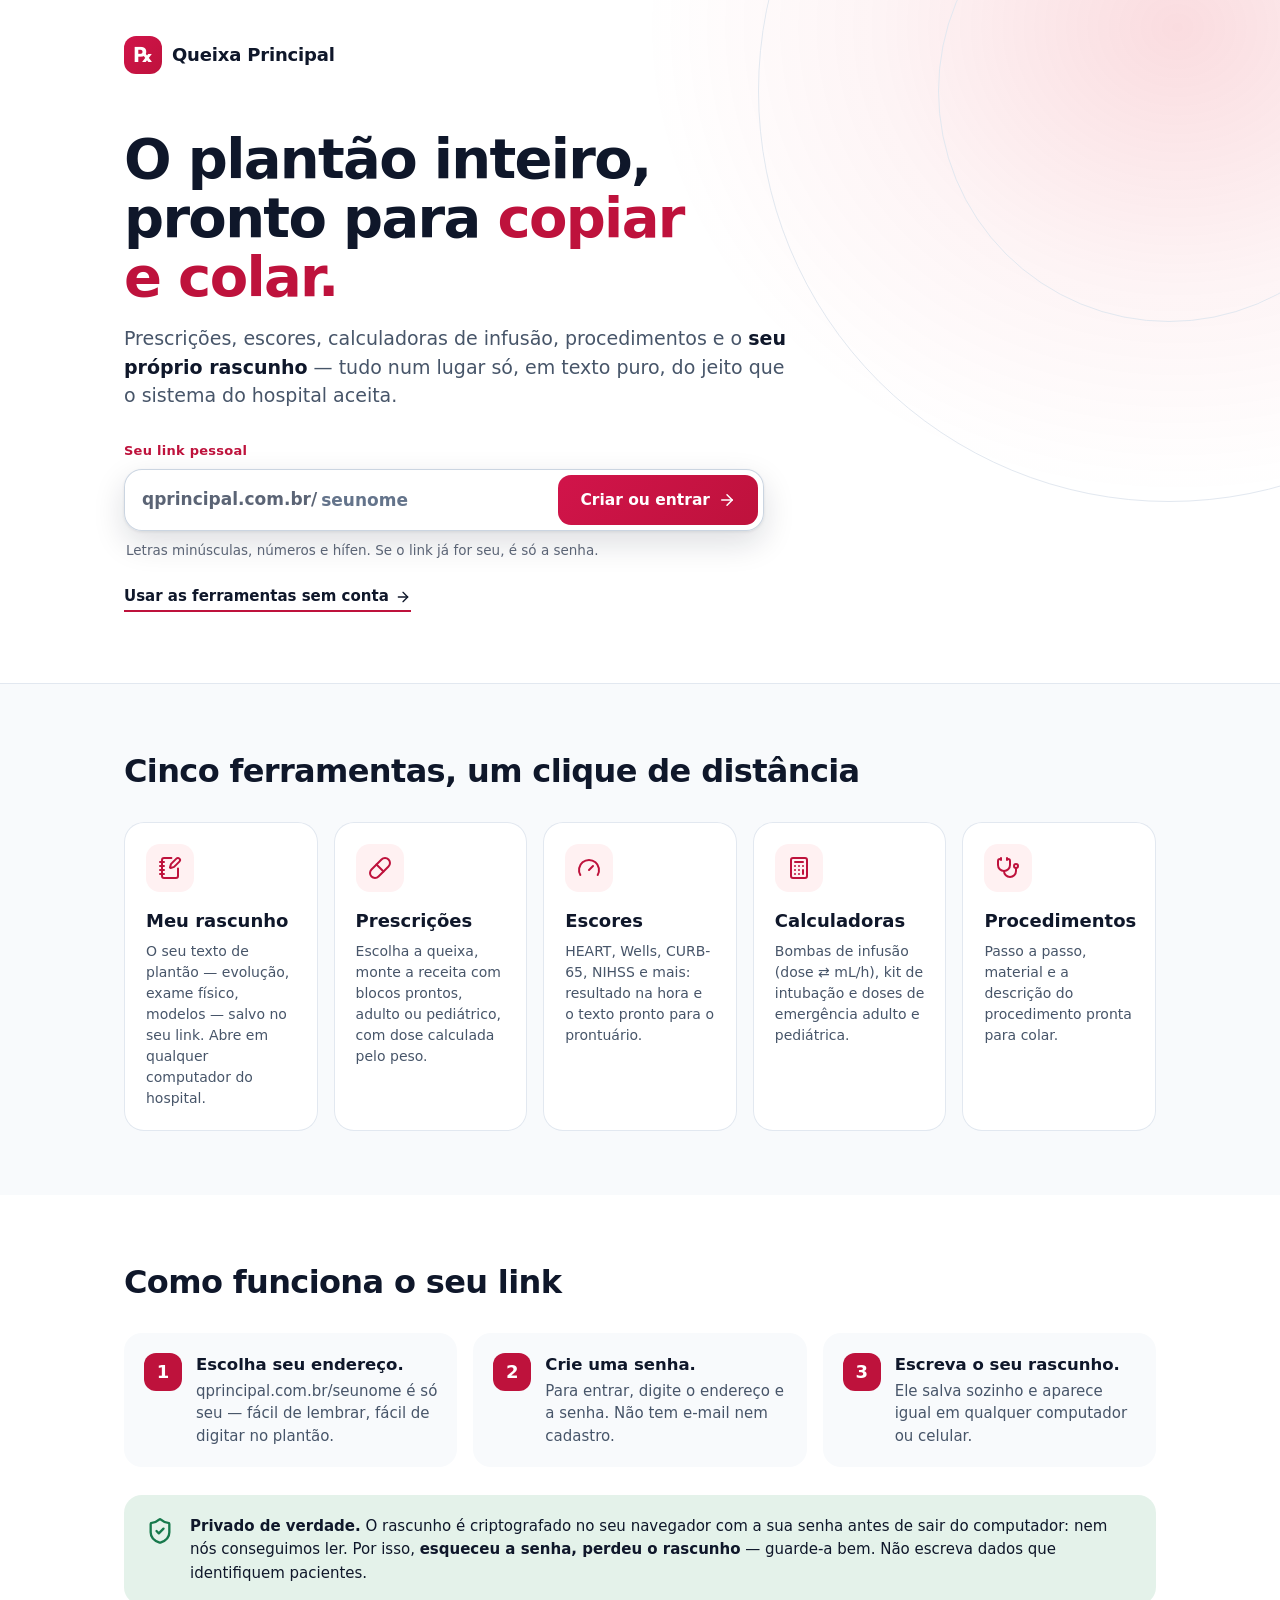
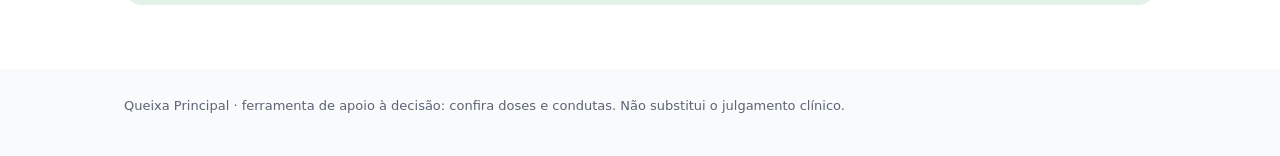
==== commit bf8cc1be: "Layout minimalista: cabeçalho numa linha, colunas encostadas e receita reorganizada Aplica o layout " ====
--- a/index.html
+++ b/index.html
@@ -19,12 +19,13 @@
 var s=null;try{s=JSON.parse(sessionStorage.getItem("qp-sessao")||localStorage.getItem("qp-sessao")||"null")}catch(e){}
 window.QP_NOME=u;window.QP_SESSAO=s&&u&&s.nome===u?s:null;
 d.setAttribute("data-tela",u?(window.QP_SESSAO?"app":"senha"):(l.hash&&l.hash!=="#"?"app":"oferta"))})();</script>
-<link rel="stylesheet" href="css/icones.css?v=20261113a">
-<link rel="stylesheet" href="css/app.css?v=20261113a">
-<link rel="stylesheet" href="css/escores.css?v=20261113a">
-<link rel="stylesheet" href="css/calculadoras.css?v=20261113a">
-<link rel="stylesheet" href="css/procedimentos.css?v=20261113a">
-<link rel="stylesheet" href="css/conta.css?v=20261113a">
+<link rel="stylesheet" href="css/icones.css?v=20261121a">
+<link rel="stylesheet" href="css/app.css?v=20261121a">
+<link rel="stylesheet" href="css/escores.css?v=20261121a">
+<link rel="stylesheet" href="css/calculadoras.css?v=20261121a">
+<link rel="stylesheet" href="css/procedimentos.css?v=20261121a">
+<link rel="stylesheet" href="css/guias.css?v=20261121a">
+<link rel="stylesheet" href="css/conta.css?v=20261121a">
 </head>
 <body data-view="rascunho" data-layout="texto" data-inicio="">
 <!-- página de oferta (js/conta.js): qprincipal.com.br sem hash e sem link pessoal -->
@@ -227,6 +228,20 @@
   </section>
 
 
+  <!-- aba "Guias" (js/views/guias.js): resumos das condições, roteiros de exame físico e referências; sem receita -->
+  <section class="col" id="col-guia-lista" hidden>
+    <h2>Guias <span class="count" id="gu-count">0</span></h2>
+    <div class="search">
+      <label for="gu-filtro" class="sr-only">Filtrar guias</label>
+      <input id="gu-filtro" type="search" placeholder="Condição, exame ou sinal" autocomplete="off">
+    </div>
+    <div class="scroll" id="gu-lista"></div>
+  </section>
+  <section class="col" id="col-guia" hidden>
+    <h2 id="gu-titulo">Guia</h2>
+    <div class="scroll" id="gu-body"></div>
+  </section>
+
   <!-- COL 3: receita -->
   <section class="col" id="col-rx">
     <h2>Receita <span class="count" id="rx-count">0</span></h2>
@@ -305,27 +320,29 @@
 
 <div id="toast" role="status" aria-live="polite" aria-atomic="true"></div>
 
-<script src="data/prescricoes.js?v=20261113a"></script>
-<script src="data/escores.js?v=20261113a"></script>
-<script src="data/nihss.js?v=20261113a"></script>
-<script src="data/calculadoras.js?v=20261113a"></script>
-<script src="data/calc-revisao.js?v=20261113a"></script>
-<script src="data/procedimentos.js?v=20261113a"></script>
-<script src="data/rascunho.js?v=20261113a"></script>
-<script src="js/core.js?v=20261113a"></script>
-<script src="js/peso.js?v=20261113a"></script>
-<script src="js/receita.js?v=20261113a"></script>
-<script src="js/escores-motor.js?v=20261113a"></script>
-<script src="js/escores-nihss.js?v=20261113a"></script>
-<script src="js/calc-motor.js?v=20261113a"></script>
-<script src="js/views/rascunho.js?v=20261113a"></script>
-<script src="js/views/prescricoes.js?v=20261113a"></script>
-<script src="js/views/escores.js?v=20261113a"></script>
-<script src="js/views/calculadoras.js?v=20261113a"></script>
-<script src="js/views/procedimentos.js?v=20261113a"></script>
-<script src="js/router.js?v=20261113a"></script>
-<script src="js/busca.js?v=20261113a"></script>
-<script src="js/conta.js?v=20261113a"></script>
-<script src="js/app.js?v=20261113a"></script>
+<script src="data/prescricoes.js?v=20261121a"></script>
+<script src="data/escores.js?v=20261121a"></script>
+<script src="data/nihss.js?v=20261121a"></script>
+<script src="data/calculadoras.js?v=20261121a"></script>
+<script src="data/calc-revisao.js?v=20261121a"></script>
+<script src="data/procedimentos.js?v=20261121a"></script>
+<script src="data/guias.js?v=20261121a"></script>
+<script src="data/rascunho.js?v=20261121a"></script>
+<script src="js/core.js?v=20261121a"></script>
+<script src="js/peso.js?v=20261121a"></script>
+<script src="js/receita.js?v=20261121a"></script>
+<script src="js/escores-motor.js?v=20261121a"></script>
+<script src="js/escores-nihss.js?v=20261121a"></script>
+<script src="js/calc-motor.js?v=20261121a"></script>
+<script src="js/views/rascunho.js?v=20261121a"></script>
+<script src="js/views/prescricoes.js?v=20261121a"></script>
+<script src="js/views/escores.js?v=20261121a"></script>
+<script src="js/views/calculadoras.js?v=20261121a"></script>
+<script src="js/views/procedimentos.js?v=20261121a"></script>
+<script src="js/views/guias.js?v=20261121a"></script>
+<script src="js/router.js?v=20261121a"></script>
+<script src="js/busca.js?v=20261121a"></script>
+<script src="js/conta.js?v=20261121a"></script>
+<script src="js/app.js?v=20261121a"></script>
 </body>
 </html>
--- a/css/icones.css
+++ b/css/icones.css
@@ -5,6 +5,7 @@
    without fee is hereby granted, provided that the above copyright notice and this permission notice appear in all copies.
    Nada é baixado: os SVGs vão inline (data:). */
 :root{
+  --i-book:url("data:image/svg+xml,%3Csvg xmlns='http://www.w3.org/2000/svg' viewBox='0 0 24 24' fill='none' stroke='%23000' stroke-width='2' stroke-linecap='round' stroke-linejoin='round'%3E%3Cpath d='M12 7v14'/%3E%3Cpath d='M3 18a1 1 0 0 1-1-1V4a1 1 0 0 1 1-1h5a4 4 0 0 1 4 4 4 4 0 0 1 4-4h5a1 1 0 0 1 1 1v13a1 1 0 0 1-1 1h-6a3 3 0 0 0-3 3 3 3 0 0 0-3-3z'/%3E%3C/svg%3E");
   --i-link:url("data:image/svg+xml,%3Csvg xmlns='http://www.w3.org/2000/svg' viewBox='0 0 24 24' fill='none' stroke='%23000' stroke-width='2' stroke-linecap='round' stroke-linejoin='round'%3E%3Cpath d='M10 13a5 5 0 0 0 7.54.54l3-3a5 5 0 0 0-7.07-7.07l-1.72 1.71'/%3E%3Cpath d='M14 11a5 5 0 0 0-7.54-.54l-3 3a5 5 0 0 0 7.07 7.07l1.71-1.71'/%3E%3C/svg%3E");
   --i-shield:url("data:image/svg+xml,%3Csvg xmlns='http://www.w3.org/2000/svg' viewBox='0 0 24 24' fill='none' stroke='%23000' stroke-width='2' stroke-linecap='round' stroke-linejoin='round'%3E%3Cpath d='M20 13c0 5-3.5 7.5-7.66 8.95a1 1 0 0 1-.67-.01C7.5 20.5 4 18 4 13V6a1 1 0 0 1 1-1c2 0 4.5-1.2 6.24-2.72a1.17 1.17 0 0 1 1.52 0C14.51 3.81 17 5 19 5a1 1 0 0 1 1 1z'/%3E%3Cpath d='m9 12 2 2 4-4'/%3E%3C/svg%3E");
   --i-logout:url("data:image/svg+xml,%3Csvg xmlns='http://www.w3.org/2000/svg' viewBox='0 0 24 24' fill='none' stroke='%23000' stroke-width='2' stroke-linecap='round' stroke-linejoin='round'%3E%3Cpath d='M9 21H5a2 2 0 0 1-2-2V5a2 2 0 0 1 2-2h4'/%3E%3Cpolyline points='16 17 21 12 16 7'/%3E%3Cline x1='21' x2='9' y1='12' y2='12'/%3E%3C/svg%3E");
@@ -79,6 +80,8 @@
 .i[data-v="escores"]{--i:var(--i-gauge)}
 .i[data-v="calculadoras"]{--i:var(--i-calculator)}
 .i[data-v="procedimentos"]{--i:var(--i-stethoscope)}
+.i[data-v="guias"]{--i:var(--i-book)}
+.i-book{--i:var(--i-book)}
 .i[data-v="rascunho"]{--i:var(--i-notebook)}
 
 /* trocas: emojis que ainda estão na marcação de outras abas (span aria-hidden) viram o ícone de linha equivalente,
--- a/css/app.css
+++ b/css/app.css
@@ -3,68 +3,72 @@
    ou quando o médico escolhe no botão do cabeçalho (html[data-theme="dark"|"light"], guardado no navegador — ver o
    <script> no <head> do index.html e temaAplicar() em js/app.js). Nomes antigos (--accent, --ink, --muted, --muted-aa,
    --line, --panel, --bg, --chip…) continuam valendo: o CSS das outras abas acompanha o tema sozinho.
-   Identidade (inspirada na MedCof): cabeçalho branco, fundo cinza claro, vermelho como cor principal e grafite com brilho
-   vermelho nos quadradinhos; no escuro, quase preto.
+   Identidade (layout minimalista, 2026-11-21, pedido do dono): tons de ardósia (slate) no claro e zinco no escuro,
+   vermelho carmim (#be123c) como cor principal, colunas encostadas separadas por linhas finas, cartões de cantos 12px.
+   O grafite com brilho vermelho continua só nos quadrados do início, nos quadradinhos das listas e na faixa do Meu rascunho.
    Contraste conferido por cálculo (≥ 4,5:1 para texto) nos dois temas. */
 :root{
   color-scheme:light;
-  --font:"Segoe UI Variable Text","Segoe UI",system-ui,-apple-system,BlinkMacSystemFont,Roboto,"Helvetica Neue",Arial,sans-serif;
-  --mono:"Cascadia Mono","Cascadia Code",Consolas,"SF Mono",ui-monospace,"Roboto Mono",Menlo,monospace;
-  /* superfícies: fundo → painel (uma hierarquia só); "sunken" = campo/área de texto dentro do painel.
-     Tema claro = fundo cinza bem claro, painéis brancos, tinta quase preta (inspirado na MedCof). */
-  --bg:#f4f4f6; --panel:#ffffff; --sunken:#f6f6f8; --hover:#efeff2; --chip:#efeff2;
-  --ink:#202125; --ink-2:#3f4048; --muted:#62646d; --muted-aa:#5c5e67;
-  --line:#e5e7eb; --line-2:#d1d3da; --scroll:#d1d3da;
-  /* primária (vermelho) — também a cor do Adulto. --accent é PREENCHIMENTO/contorno (texto por cima: --on-accent, branco
-     no claro, escuro no tema escuro); --accent-h = o preenchimento no hover; texto vermelho sobre a página = --accent-d. */
-  --accent:#dc2238; --accent-h:#c81e33; --accent-d:#aa1930; --accent-soft:#fdeaec; --on-accent:#ffffff; --accent-track:#fadadf;
+  /* Inter só se estiver instalada no computador (o site não baixa fonte nenhuma); senão, a fonte do sistema */
+  --font:Inter,"Segoe UI Variable Text","Segoe UI",system-ui,-apple-system,BlinkMacSystemFont,Roboto,"Helvetica Neue",Arial,sans-serif;
+  --mono:"JetBrains Mono","Cascadia Mono","Cascadia Code",Consolas,"SF Mono",ui-monospace,"Roboto Mono",Menlo,monospace;
+  /* superfícies: fundo → painel (uma hierarquia só); "sunken" = campo/área de texto dentro do painel. */
+  --bg:#f8fafc; --panel:#ffffff; --sunken:#f8fafc; --hover:#f1f5f9; --chip:#f1f5f9;
+  --ink:#0f172a; --ink-2:#475569; --muted:#64748b; --muted-aa:#5b6475;
+  --line:#e2e8f0; --line-2:#cbd5e1; --scroll:#cbd5e1;
+  /* primária (carmim) — também a cor do Adulto. --accent é PREENCHIMENTO/contorno (texto por cima: --on-accent);
+     --accent-h = o preenchimento no hover; texto vermelho sobre a página = --accent-d. */
+  --accent:#be123c; --accent-h:#9f1239; --accent-d:#be123c; --accent-soft:#fff1f2; --on-accent:#ffffff; --accent-track:#ffe4e6;
   /* pediátrico (azul): distingue o paciente do adulto (vermelho) — função, não enfeite */
   --ped:#2158d6; --ped-d:#1d4ed8; --ped-soft:#e8efff; --on-ped:#ffffff; --ped-track:#dbe6ff;
   /* estados: verde, âmbar e vermelho-tijolo (o perigo sempre vem com fundo tonal e texto, não só pela cor) */
   --ok:#17794c; --ok-soft:#e4f2ea; --warn:#775600; --warn-soft:#faf1d0; --danger:#b3261e; --danger-soft:#fbeceb;
   --mark:#fbe39b; --mark-ink:#3a2c00; --hl:#fdf1c7;
-  --toast-bg:#202125; --toast-fg:#ffffff;
-  --shadow-pop:0 1px 3px rgba(16,17,22,.08),0 12px 32px rgba(16,17,22,.16);
-  /* cabeçalho: branco no claro (grafite no escuro), texto escuro; --hdr-acc = ícone/palavra de destaque no cabeçalho */
-  --hdr-bg:#ffffff; --hdr-ink:#202125; --hdr-ink-2:#62646d; --hdr-acc:#dc2238;
-  --hdr-field:#f4f4f6; --hdr-field-h:#ececf0; --hdr-line:#e5e7eb;
+  --toast-bg:#0f172a; --toast-fg:#ffffff;
+  --shadow-pop:0 1px 3px rgba(15,23,42,.08),0 12px 32px rgba(15,23,42,.14);
+  --shadow-card:0 1px 2px rgba(15,23,42,.04);
+  /* cabeçalho: branco no claro (zinco no escuro), texto escuro; --hdr-acc = ícone/palavra de destaque no cabeçalho */
+  --hdr-bg:#ffffff; --hdr-ink:#0f172a; --hdr-ink-2:#5b6475; --hdr-acc:#be123c;
+  --hdr-field:#f8fafc; --hdr-field-h:#f1f5f9; --hdr-line:#e2e8f0;
   /* superfícies grafite (iguais nos dois temas): quadrados do início, quadradinhos das listas, faixa do Meu rascunho.
      Sobre o grafite: --brasa = texto/ícone vermelho claro; --brasa-bg = preenchimento vermelho com texto branco (--on-brasa)
-     — também o logo e os botões de chamada ("Criar meu link", "Criar ou entrar"). --brilho = o tom do brilho vermelho. */
+     — também o logo e o botão "Criar ou entrar". */
   --preto:#18181c;
-  --brasa:#ff7685; --brasa-bg:linear-gradient(135deg,#dc2238 0%,#b91a2e 100%); --on-brasa:#ffffff;
-  --r-lg:18px; --r-md:12px; --r-sm:8px;
+  --brasa:#ff7685; --brasa-bg:linear-gradient(135deg,#d1144a 0%,#be123c 100%); --on-brasa:#ffffff;
+  --r-lg:12px; --r-md:8px; --r-sm:6px;
   --shadow:none;   /* nome antigo: o site não usa mais sombra nas superfícies */
 }
 @media (prefers-color-scheme:dark){
   :root:not([data-theme="light"]){
     color-scheme:dark;
-    --bg:#111114; --panel:#1b1b20; --sunken:#232329; --hover:#2a2a31; --chip:#2a2a31;
-    --ink:#ececf0; --ink-2:#cfd0d6; --muted:#a2a4ae; --muted-aa:#a7a9b3;
-    --line:#2c2c33; --line-2:#45454e; --scroll:#45454e;
-    --accent:#ff5368; --accent-h:#ff6f80; --accent-d:#ff7b88; --accent-soft:#3a161c; --on-accent:#1a0006; --accent-track:#2b1216;
+    --bg:#09090b; --panel:#111113; --sunken:#18181b; --hover:#1c1c20; --chip:#27272a;
+    --ink:#f8fafc; --ink-2:#d4d4d8; --muted:#a1a1aa; --muted-aa:#a1a1aa;
+    --line:#27272a; --line-2:#3f3f46; --scroll:#3f3f46;
+    --accent:#e11d48; --accent-h:#be123c; --accent-d:#fda4af; --accent-soft:#2a1218; --on-accent:#ffffff; --accent-track:#3b1520;
     --ped:#8fb2ff; --ped-d:#a9c4ff; --ped-soft:#1c2a48; --on-ped:#0a1a3a; --ped-track:#172238;
     --ok:#6fd3a0; --ok-soft:#15301f; --warn:#f0c053; --warn-soft:#342a0e; --danger:#ff9a92; --danger-soft:#3d1c20;
     --mark:#6b5410; --mark-ink:#fff4cc; --hl:#4a3d12;
-    --toast-bg:#ececf0; --toast-fg:#202125;
-    --hdr-bg:#17171b; --hdr-ink:#ffffff; --hdr-ink-2:rgba(255,255,255,.78); --hdr-acc:#ff7685;
-    --hdr-field:rgba(255,255,255,.08); --hdr-field-h:rgba(255,255,255,.14); --hdr-line:rgba(255,255,255,.16);
+    --toast-bg:#f8fafc; --toast-fg:#0f172a;
+    --hdr-bg:#111113; --hdr-ink:#f8fafc; --hdr-ink-2:#a1a1aa; --hdr-acc:#fb7185;
+    --hdr-field:#18181b; --hdr-field-h:#27272a; --hdr-line:#27272a;
     --shadow-pop:0 1px 3px rgba(0,0,0,.5),0 12px 32px rgba(0,0,0,.6);
+    --shadow-card:none;
   }
 }
 :root[data-theme="dark"]{
   color-scheme:dark;
-  --bg:#111114; --panel:#1b1b20; --sunken:#232329; --hover:#2a2a31; --chip:#2a2a31;
-  --ink:#ececf0; --ink-2:#cfd0d6; --muted:#a2a4ae; --muted-aa:#a7a9b3;
-  --line:#2c2c33; --line-2:#45454e; --scroll:#45454e;
-  --accent:#ff5368; --accent-h:#ff6f80; --accent-d:#ff7b88; --accent-soft:#3a161c; --on-accent:#1a0006; --accent-track:#2b1216;
+  --bg:#09090b; --panel:#111113; --sunken:#18181b; --hover:#1c1c20; --chip:#27272a;
+  --ink:#f8fafc; --ink-2:#d4d4d8; --muted:#a1a1aa; --muted-aa:#a1a1aa;
+  --line:#27272a; --line-2:#3f3f46; --scroll:#3f3f46;
+  --accent:#e11d48; --accent-h:#be123c; --accent-d:#fda4af; --accent-soft:#2a1218; --on-accent:#ffffff; --accent-track:#3b1520;
   --ped:#8fb2ff; --ped-d:#a9c4ff; --ped-soft:#1c2a48; --on-ped:#0a1a3a; --ped-track:#172238;
   --ok:#6fd3a0; --ok-soft:#15301f; --warn:#f0c053; --warn-soft:#342a0e; --danger:#ff9a92; --danger-soft:#3d1c20;
   --mark:#6b5410; --mark-ink:#fff4cc; --hl:#4a3d12;
-  --toast-bg:#ececf0; --toast-fg:#202125;
-  --hdr-bg:#17171b; --hdr-ink:#ffffff; --hdr-ink-2:rgba(255,255,255,.78); --hdr-acc:#ff7685;
-  --hdr-field:rgba(255,255,255,.08); --hdr-field-h:rgba(255,255,255,.14); --hdr-line:rgba(255,255,255,.16);
+  --toast-bg:#f8fafc; --toast-fg:#0f172a;
+  --hdr-bg:#111113; --hdr-ink:#f8fafc; --hdr-ink-2:#a1a1aa; --hdr-acc:#fb7185;
+  --hdr-field:#18181b; --hdr-field-h:#27272a; --hdr-line:#27272a;
   --shadow-pop:0 1px 3px rgba(0,0,0,.5),0 12px 32px rgba(0,0,0,.6);
+  --shadow-card:none;
 }
 *{box-sizing:border-box}
 :where(a,button,input,textarea,select,summary,[tabindex]):focus-visible{outline:2px solid var(--accent);outline-offset:2px;border-radius:6px}
@@ -79,72 +83,78 @@
 button,input,textarea,select{color:inherit}
 ::selection{background:var(--accent-soft)}
 
-/* ---- cabeçalho: faixa branca (grafite no escuro), texto escuro, linha fina embaixo. Marca | busca em pílula | conta | tema;
-   embaixo, as abas: a ativa vira uma "lingueta" da cor da página, presa ao conteúdo, com o ícone e o traço em vermelho. ---- */
+/* ---- cabeçalho: faixa branca (zinco no escuro), linha fina embaixo. No computador é UMA linha de 56px:
+   marca | abas em texto | busca compacta | conta | tema. A .top-row vira display:contents para que as abas (#top-tabs,
+   irmã dela no HTML) entrem na mesma linha sem mudar a marcação; na tela inicial e no celular (≤820px) a .top-row volta
+   a ser uma linha e as abas descem para a linha de baixo. ---- */
 header.top{
-  flex:none; background:var(--hdr-bg); color:var(--hdr-ink); padding:0 22px; box-shadow:inset 0 -1px 0 var(--hdr-line);
+  flex:none; background:var(--hdr-bg); color:var(--hdr-ink); padding:0 20px; box-shadow:inset 0 -1px 0 var(--hdr-line);
   position:sticky; top:0; z-index:20;
 }
-header.top .top-row{display:flex;align-items:center;gap:16px;height:66px;position:relative}
-header.top .marca{display:flex;align-items:center;gap:12px;flex:none;min-width:0;color:inherit;text-decoration:none;border-radius:12px}
-header.top .logo{width:42px;height:42px;flex:none;display:flex;align-items:center;justify-content:center;border-radius:13px;
-  background:var(--brasa-bg);color:var(--on-brasa);font-size:23px;font-weight:800;line-height:1}
+header.top .top-row{display:flex;align-items:center;gap:16px;height:56px;position:relative}
+@media(min-width:821px){
+  body:not([data-inicio="1"]) header.top{display:flex;align-items:center;gap:8px;height:56px}
+  body:not([data-inicio="1"]) header.top .top-row{display:contents}
+  body:not([data-inicio="1"]) header.top .marca{order:0;margin-right:16px}
+  body:not([data-inicio="1"]) .top-tabs{order:1;flex:1 1 auto;min-width:0;margin:0}
+  body:not([data-inicio="1"]) header.top .busca{order:2}
+  body:not([data-inicio="1"]) header.top .conta{order:3}
+  body:not([data-inicio="1"]) header.top .tema{order:4}
+}
+header.top .marca{display:flex;align-items:center;gap:10px;flex:none;min-width:0;color:inherit;text-decoration:none;border-radius:8px}
+header.top .logo{width:28px;height:28px;flex:none;display:flex;align-items:center;justify-content:center;border-radius:8px;
+  background:var(--accent);color:var(--on-accent);font-size:16px;font-weight:700;line-height:1;box-shadow:var(--shadow-card)}
 header.top .titulo{flex:none;min-width:0}
-header.top h1{font-size:19px;margin:0;font-weight:750;letter-spacing:-.015em;line-height:1.2}
-header.top p{margin:2px 0 0;font-size:12.5px;color:var(--hdr-ink-2)}
+header.top h1{font-size:14px;margin:0;font-weight:600;letter-spacing:-.01em;line-height:1.2;white-space:nowrap}
+header.top p{display:none}   /* o subtítulo saiu do cabeçalho (layout minimalista) */
 header.top .spacer{display:none}
 header.top .hint{display:none}   /* o aviso fica na receita, no escore e em cada calculadora; o cabeçalho é só navegação */
 /* botão de tema: mostra o ícone do tema que um clique vai pôr */
-.tema{flex:none;display:flex;align-items:center;justify-content:center;width:40px;height:40px;border:0;border-radius:50%;
-  background:none;color:var(--hdr-ink);cursor:pointer}
-.tema:hover{background:var(--hdr-field-h)}
-.tema .i{--isz:20px}
+.tema{flex:none;display:flex;align-items:center;justify-content:center;width:34px;height:34px;border:0;border-radius:8px;
+  background:none;color:var(--ink-2);cursor:pointer}
+.tema:hover{background:var(--hdr-field-h);color:var(--hdr-ink)}
+.tema .i{--isz:16px}
 .tema .i-sun{display:none}
 :root[data-tema-efetivo="dark"] .tema .i-sun{display:inline-block}
 :root[data-tema-efetivo="dark"] .tema .i-moon{display:none}
 header.top :focus-visible{outline-color:var(--accent)}
 
-/* abas do topo: uma por view registrada (VIEWS). Ícone vermelho num quadradinho cinza + texto escuro; a ativa ganha o
-   fundo da página, o quadradinho cheio de vermelho (ícone branco) e um traço vermelho em cima. */
-.top-tabs{display:flex;gap:4px;margin:0 -8px;overflow-x:auto;overflow-y:hidden;scrollbar-width:none;overscroll-behavior-x:contain}
+/* abas do topo: uma por view registrada (VIEWS). Só o texto, em pílula discreta; a ativa ganha um fundo cinza.
+   O ícone da aba continua na marcação (e nos quadrados do início), só não aparece aqui. */
+.top-tabs{display:flex;align-items:center;gap:2px;margin:0 -6px;overflow-x:auto;overflow-y:hidden;scrollbar-width:none;overscroll-behavior-x:contain}
 .top-tabs::-webkit-scrollbar{display:none}
 /* muitas abas / tela estreita: a barra rola na horizontal (nunca quebra em duas linhas); a borda esmaece do lado
    em que há abas escondidas (classes more-l / more-r postas pelo app.js) */
-.top-tabs.more-r{-webkit-mask-image:linear-gradient(to right,#000 calc(100% - 48px),transparent);mask-image:linear-gradient(to right,#000 calc(100% - 48px),transparent)}
-.top-tabs.more-l{-webkit-mask-image:linear-gradient(to left,#000 calc(100% - 48px),transparent);mask-image:linear-gradient(to left,#000 calc(100% - 48px),transparent)}
-.top-tabs.more-l.more-r{-webkit-mask-image:linear-gradient(to right,transparent,#000 48px,#000 calc(100% - 48px),transparent);mask-image:linear-gradient(to right,transparent,#000 48px,#000 calc(100% - 48px),transparent)}
-.top-tab{position:relative;flex:none;display:inline-flex;align-items:center;justify-content:center;gap:9px;height:48px;
-  padding:0 16px 0 10px;border:0;border-radius:14px 14px 0 0;background:none;color:var(--hdr-ink);
-  font:inherit;font-size:14.5px;font-weight:650;cursor:pointer;white-space:nowrap;transition:color .12s,background .12s}
-.top-tab > .i{--isz:16px;box-sizing:content-box;padding:5px;border-radius:8px;background:var(--hdr-field-h);color:var(--hdr-acc);
-  -webkit-mask:none;mask:none;position:relative}
-.top-tab > .i::before{content:"";position:absolute;inset:5px;background:var(--hdr-acc);-webkit-mask:var(--i) center/contain no-repeat;mask:var(--i) center/contain no-repeat}
-.top-tab:hover{background:var(--hdr-field)}
-.top-tab::after{content:"";position:absolute;left:14px;right:14px;top:0;height:3px;border-radius:0 0 3px 3px;background:transparent}
-.top-tab.active{color:var(--ink);background:var(--bg)}
-.top-tab.active > .i{background:var(--brasa-bg)}
-.top-tab.active > .i::before{background:var(--on-brasa)}
-.top-tab.active::after{background:var(--accent)}
-.top-tab:focus-visible{outline:2px solid var(--accent);outline-offset:-4px;border-radius:12px}
-
-/* busca única (js/busca.js): pílula larga no meio do cabeçalho; resultados num painel agrupado por aba.
+.top-tabs.more-r{-webkit-mask-image:linear-gradient(to right,#000 calc(100% - 40px),transparent);mask-image:linear-gradient(to right,#000 calc(100% - 40px),transparent)}
+.top-tabs.more-l{-webkit-mask-image:linear-gradient(to left,#000 calc(100% - 40px),transparent);mask-image:linear-gradient(to left,#000 calc(100% - 40px),transparent)}
+.top-tabs.more-l.more-r{-webkit-mask-image:linear-gradient(to right,transparent,#000 40px,#000 calc(100% - 40px),transparent);mask-image:linear-gradient(to right,transparent,#000 40px,#000 calc(100% - 40px),transparent)}
+.top-tab{position:relative;flex:none;display:inline-flex;align-items:center;justify-content:center;gap:6px;height:32px;
+  padding:0 10px;border:0;border-radius:6px;background:none;color:var(--ink-2);
+  font:inherit;font-size:13px;font-weight:500;cursor:pointer;white-space:nowrap;transition:color .12s,background .12s}
+.top-tab > .i{display:none}
+.top-tab:hover{color:var(--hdr-ink);background:var(--hdr-field)}
+.top-tab.active{color:var(--hdr-ink);background:var(--hdr-field-h)}
+.top-tab:focus-visible{outline:2px solid var(--accent);outline-offset:-2px;border-radius:6px}
+
+/* busca única (js/busca.js): campo compacto à direita do cabeçalho; resultados num painel agrupado por aba.
    Até 820px o campo vira uma lupa; aberta, a busca cobre a linha do título (.top-row). */
-.busca{position:relative;flex:1 1 auto;max-width:620px;min-width:220px;margin:0 auto}
+.busca{position:relative;flex:0 1 260px;min-width:170px;margin-left:auto}
 .busca-abrir,.busca-fechar{display:none}
 .busca-box{position:relative;display:flex;align-items:center}
-.busca-ic{position:absolute;left:16px;top:50%;transform:translateY(-50%);display:flex;color:var(--hdr-ink);pointer-events:none;z-index:1}
-#busca-input{width:100%;height:46px;padding:0 44px 0 46px;border:1px solid var(--hdr-line);border-radius:999px;
-  background:var(--hdr-field);color:var(--hdr-ink);font:inherit;font-size:14.5px;transition:background .12s,box-shadow .12s}
+.busca-ic{position:absolute;left:10px;top:50%;transform:translateY(-50%);display:flex;color:var(--muted-aa);pointer-events:none;z-index:1}
+.busca-ic .i{--isz:14px !important}
+#busca-input{width:100%;height:34px;padding:0 34px 0 31px;border:1px solid var(--hdr-line);border-radius:8px;
+  background:var(--hdr-field);color:var(--hdr-ink);font:inherit;font-size:13px;transition:background .12s,border-color .12s,box-shadow .12s}
 #busca-input::placeholder{color:var(--hdr-ink-2);opacity:1}
-#busca-input:hover{background:var(--hdr-field-h)}
-#busca-input:focus{outline:none;background:var(--panel);color:var(--ink);border-color:var(--line);box-shadow:var(--shadow-pop)}
+#busca-input:hover{border-color:var(--line-2)}
+#busca-input:focus{outline:none;background:var(--panel);color:var(--ink);border-color:var(--line-2);box-shadow:0 0 0 3px var(--hover)}
 #busca-input:focus::placeholder{color:var(--muted-aa)}
 .busca-box:focus-within .busca-ic{color:var(--muted-aa)}
-.busca-kbd,.busca-rodape kbd{font-family:inherit;font-size:11px;font-weight:600;line-height:1.5;color:var(--muted-aa);background:var(--panel);
-  border:1px solid var(--line-2);border-bottom-width:2px;border-radius:5px;padding:0 5px}
-.busca-kbd{position:absolute;right:16px;top:50%;transform:translateY(-50%);pointer-events:none;background:transparent;color:var(--hdr-ink);border-color:var(--hdr-line)}
+.busca-kbd,.busca-rodape kbd{font-family:var(--mono);font-size:10px;font-weight:500;line-height:1.6;color:var(--muted-aa);background:var(--panel);
+  border:1px solid var(--line);border-radius:4px;padding:0 5px}
+.busca-kbd{position:absolute;right:9px;top:50%;transform:translateY(-50%);pointer-events:none}
 #busca-input:focus ~ .busca-kbd{display:none}
-.busca-pop{position:absolute;top:calc(100% + 8px);left:0;right:0;min-width:min(520px,calc(100vw - 24px));display:flex;flex-direction:column;
+.busca-pop{position:absolute;top:calc(100% + 8px);right:0;width:max(100%,min(520px,calc(100vw - 24px)));display:flex;flex-direction:column;
   background:var(--panel);color:var(--ink);border:1px solid var(--line);border-radius:var(--r-lg);box-shadow:var(--shadow-pop);
   overflow:hidden;z-index:30;text-align:left}
 .busca-list{max-height:min(62vh,520px);overflow-y:auto;scrollbar-width:thin;scrollbar-color:var(--scroll) transparent;padding:4px 0}
@@ -171,38 +181,46 @@
 .busca-rodape{padding:8px 18px;border-top:1px solid var(--line);font-size:11.5px;color:var(--muted-aa)}
 .busca-rodape kbd{margin-right:2px}
 
-/* ---- colunas: painéis brancos sobre o fundo, sem borda nem sombra ---- */
+/* ---- colunas: encostadas, de borda a borda, separadas por linhas finas (layout minimalista). As listas e a receita
+   são painéis brancos; o painel do meio das Prescrições tem o fundo da página, com os blocos em cartões brancos. ---- */
 .grid{
-  display:grid; grid-template-columns:256px 1fr 380px; gap:12px;
-  padding:12px; flex:1 1 auto; min-height:0;
+  display:grid; grid-template-columns:250px 1fr 360px; gap:0;
+  padding:0; flex:1 1 auto; min-height:0;
 }
 /* layout de cada aba (body[data-layout], do campo "layout" da view): "lista" = 3 colunas (Prescrições);
    "texto" = coluna larga + receita (Meu rascunho). As colunas das outras abas ficam com `hidden` (showView). */
-body[data-layout="texto"] .grid{grid-template-columns:1fr 380px}
-.col{background:var(--panel);border-radius:var(--r-lg);display:flex;flex-direction:column;min-height:0;overflow:hidden}
-.col h2{font-size:15px;color:var(--ink);margin:0;padding:16px 18px 8px;font-weight:650;letter-spacing:-.005em;
+body[data-layout="texto"] .grid{grid-template-columns:1fr 360px}
+.col{background:var(--panel);border-radius:0;display:flex;flex-direction:column;min-height:0;overflow:hidden}
+.grid > .col:not([hidden]) ~ .col:not([hidden]){border-left:1px solid var(--line)}   /* linha só entre colunas visíveis */
+#col-mid{background:var(--bg)}
+.col h2{font-size:13px;color:var(--ink);margin:0;padding:14px 16px 8px;font-weight:600;letter-spacing:-.005em;
   display:flex;align-items:center;gap:8px}
-.col h2 .count{margin-left:auto;color:var(--muted-aa);font-size:12.5px;font-weight:600;font-variant-numeric:tabular-nums}
+.col h2 .count{margin-left:auto;color:var(--muted-aa);font-size:12px;font-weight:500;font-variant-numeric:tabular-nums}
 /* com algo aberto (condição, escore, calculadora) o título da coluna vira uma trilha discreta "Aba › item": o título
    grande fica no conteúdo. (O h2 continua na tela: os testes clicam nele como lugar neutro.) */
-#col-mid:has(.mid-head) > h2,#col-esc:has(.esc) > h2,#col-calc:has(.cx-head) > h2{font-size:12.5px;font-weight:500;color:var(--muted-aa);padding:12px 22px 0}
+#col-mid:has(.mid-head) > h2,#col-esc:has(.esc) > h2,#col-calc:has(.cx-head) > h2{font-size:12px;font-weight:500;color:var(--muted-aa);padding:12px 22px 0}
+#col-mid:has(.mid-head) > h2{padding:16px 32px 0}
 #col-mid:has(.mid-head) > h2::before{content:"Prescrições ›"}
 #col-esc:has(.esc) > h2::before{content:"Escores ›"}
 #col-calc:has(.cx-head) > h2::before{content:"Calculadoras ›"}
 .scroll{overflow-y:auto;flex:1;min-height:0;scrollbar-width:thin;scrollbar-color:var(--scroll) transparent}
-.scroll::-webkit-scrollbar{width:10px}
-.scroll::-webkit-scrollbar-thumb{background:var(--scroll);border-radius:8px;border:3px solid var(--panel)}
-
-/* filtro das listas: campo em pílula com lupa */
-.search{position:relative;padding:4px 12px 10px}
-.search::before{content:"";position:absolute;left:26px;top:calc(50% - 3px);transform:translateY(-50%);width:16px;height:16px;
+.scroll::-webkit-scrollbar{width:6px}
+.scroll::-webkit-scrollbar-thumb{background:var(--scroll);border-radius:999px}
+
+/* filtro das listas: campo discreto com lupa */
+.search{position:relative;padding:2px 12px 10px;border-bottom:1px solid var(--line)}
+.search::before{content:"";position:absolute;left:22px;top:calc(50% - 4px);transform:translateY(-50%);width:14px;height:14px;
   background:var(--muted-aa);-webkit-mask:var(--i-search) center/contain no-repeat;mask:var(--i-search) center/contain no-repeat;pointer-events:none}
-.search input{width:100%;height:38px;border:1px solid transparent;border-radius:999px;padding:0 14px 0 38px;
-  font:inherit;font-size:13.5px;outline:none;background:var(--sunken);color:var(--ink)}
+.search input{width:100%;height:32px;border:1px solid transparent;border-radius:6px;padding:0 10px 0 30px;
+  font:inherit;font-size:13px;outline:none;background:var(--sunken);color:var(--ink)}
+:root[data-tema-efetivo="light"] .search input{background:var(--hover)}
 .search input::placeholder{color:var(--muted-aa);opacity:1}
-.search input:focus{border-color:var(--accent);background:var(--panel)}
-
-/* lista de condições: o emoji de cada condição fica, num quadradinho tonal, para achar de relance */
+.search input:focus{border-color:var(--line-2);background:var(--panel)}
+#cond-list{padding:8px}
+
+/* lista de condições: só o nome (o emoji e o subtítulo continuam na marcação — busca e testes —, só não aparecem).
+   A aberta fica com fundo carmim bem claro, texto carmim e um traço à esquerda. (.cond também é a classe dos
+   quadradinhos de Escores: o visual de linha vale só dentro de #cond-list.) */
 .cond{display:flex;align-items:center;gap:12px;padding:8px 10px;margin:1px 8px;width:calc(100% - 16px);border-radius:var(--r-md);cursor:pointer;
   text-align:left;font:inherit;color:inherit;background:none;border:0;transition:background .12s}
 .cond:hover{background:var(--hover)}
@@ -215,141 +233,159 @@
 .cond .nm{display:block;font-weight:600;font-size:13.5px;line-height:1.3}
 .cond.active .nm{color:var(--accent-d)}
 .cond .sub{display:block;font-size:12px;color:var(--muted-aa);white-space:nowrap;overflow:hidden;text-overflow:ellipsis;margin-top:1px}
-
-/* ---- painel do meio (Prescrições) ---- */
-.mid-head{padding:18px 20px 4px}
-.mid-head h3{margin:0;font-size:21px;font-weight:650;letter-spacing:-.015em;line-height:1.25;display:flex;align-items:center;gap:12px}
-.mid-head h3 .ic{flex:none;width:40px;height:40px;display:flex;align-items:center;justify-content:center;border-radius:12px;
-  background:var(--chip);font-size:20px}
-.mid-head .desc{color:var(--muted-aa);font-size:13px;margin-top:6px}
+/* Prescrições: linhas só com o nome */
+#cond-list .cond{position:relative;gap:10px;padding:7px 12px;margin:0 0 1px;width:100%;border-radius:6px;color:var(--ink-2);transition:background .12s,color .12s}
+#cond-list .cond:hover{background:var(--hover);color:var(--ink)}
+#cond-list .cond.active{background:var(--accent-soft);color:var(--accent-d)}
+#cond-list .cond.active::before{content:"";position:absolute;left:0;top:6px;bottom:6px;width:3px;border-radius:0 3px 3px 0;background:var(--accent)}
+#cond-list .cond .ic,#cond-list .cond .sub{display:none}
+#cond-list .cond .nm{display:block;font-weight:400;font-size:13px;line-height:1.35;white-space:nowrap;overflow:hidden;text-overflow:ellipsis}
+#cond-list .cond.active .nm{font-weight:500}
+
+/* ---- painel do meio (Prescrições): fundo da página, conteúdo numa coluna de leitura centralizada (768px) ---- */
+#mid-body{padding:0 32px 48px}
+#mid-body > *{max-width:768px;margin-left:auto;margin-right:auto}
+#col-mid:has(.mid-head) > h2{box-sizing:border-box;width:100%;max-width:832px;margin:0 auto;padding:16px 32px 0}
+.mid-head{position:relative;padding:14px 0 20px;border-bottom:1px solid var(--line)}
+.mid-head h3{margin:0;font-size:24px;font-weight:600;letter-spacing:-.02em;line-height:1.25;display:flex;align-items:center;gap:12px}
+.mid-head h3 .ic{display:none}   /* o emoji continua na marcação e na busca; no título, só o nome */
+.mid-head .desc{color:var(--muted-aa);font-size:12.5px;margin-top:6px;line-height:1.5}
 .mid-head .desc b{font-weight:600;color:var(--ink-2)}
+/* "Resumo da condição" (css/guias.css): botão discreto no canto, na altura do título */
+.mid-head:has(.guia-link) h3{padding-right:170px}
 .empty{padding:56px 26px;text-align:center;color:var(--muted-aa)}
-.empty .big{width:52px;height:52px;margin:0 auto 14px;border-radius:16px;background:var(--chip);font-size:0;color:var(--muted-aa);
+.empty .big{width:44px;height:44px;margin:0 auto 14px;border-radius:50%;background:var(--panel);border:1px solid var(--line);font-size:0;color:var(--muted-aa);
   display:flex;align-items:center;justify-content:center}
-.empty .big::before{content:"";width:24px;height:24px;background:currentColor;
+.empty .big::before{content:"";width:20px;height:20px;background:currentColor;
   -webkit-mask:var(--i-arrow-left) center/contain no-repeat;mask:var(--i-arrow-left) center/contain no-repeat}
-.empty .ttl{font-weight:650;color:var(--ink);font-size:15px;margin-bottom:4px}
-.empty .sub{font-size:13px;max-width:250px;margin:0 auto;line-height:1.5}
-
-/* tipo de prescrição: paciente (Adulto | Pediátrico) e ambiente (Ambulatorial | Internação) numa linha só, compacta.
-   A cor diz quem é o paciente: Adulto = vermelho (primária), Pediátrico = azul. No paciente o segmento escolhido fica
-   cheio na cor dele; no ambiente, tonal na mesma cor. Tamanhos seguem a largura da coluna (container query em #col-mid). */
+.empty .ttl{font-weight:600;color:var(--ink);font-size:14px;margin-bottom:4px}
+.empty .sub{font-size:12.5px;max-width:250px;margin:0 auto;line-height:1.5}
+
+/* tipo de prescrição: paciente (Adulto | Pediátrico) e ambiente (Ambulatorial | Internação) numa linha só, em dois
+   controles segmentados neutros (trilho cinza, segmento escolhido branco e em relevo). O Pediátrico escolhido fica com o
+   texto azul: a cor ainda diz quem é o paciente. Tamanhos seguem a largura da coluna (container query em #col-mid). */
 #col-mid{container:mid / inline-size}
 .mid-head,.pac-tab[data-pac="adulto"]{--pc:var(--accent);--pc-d:var(--accent-d);--pc-soft:var(--accent-soft);--pc-on:var(--on-accent);--pc-track:var(--accent-track)}
 .mid-head.pac-ped,.pac-tab[data-pac="ped"]{--pc:var(--ped);--pc-d:var(--ped-d);--pc-soft:var(--ped-soft);--pc-on:var(--on-ped);--pc-track:var(--ped-track)}
-.modo{display:flex;flex-wrap:wrap;align-items:center;gap:8px 12px;margin-top:16px}
-.pac-tabs,.set-box{display:inline-grid;grid-auto-flow:column;grid-auto-columns:auto;padding:3px;border-radius:999px;background:var(--sunken);
-  border:1px solid var(--line)}
-.pac-tab,.set-btn{display:flex;align-items:center;justify-content:center;gap:7px;height:36px;padding:0 13px;border:0;border-radius:999px;
-  background:none;font:inherit;font-size:14px;font-weight:600;color:var(--muted-aa);cursor:pointer;white-space:nowrap;
-  transition:color .12s,background .12s}
-.pac-tab .i,.set-btn .i{--isz:17px}
-.pac-tab:hover{color:var(--pc-d)}
-.pac-tab.active{background:var(--pc);color:var(--pc-on)}
-.set-btn:hover{color:var(--pc-d)}
-.set-btn.active{background:var(--panel);color:var(--pc-d);box-shadow:0 0 0 1px var(--line-2)}
+.modo{display:flex;flex-wrap:wrap;align-items:center;gap:8px 10px;margin-top:18px}
+.pac-tabs,.set-box{display:inline-grid;grid-auto-flow:column;grid-auto-columns:auto;padding:2px;border-radius:8px;
+  background:color-mix(in srgb,var(--line) 80%,var(--bg));border:1px solid var(--line)}
+.pac-tab,.set-btn{display:flex;align-items:center;justify-content:center;gap:6px;height:28px;padding:0 12px;border:0;border-radius:6px;
+  background:none;font:inherit;font-size:12.5px;font-weight:500;color:var(--ink-2);cursor:pointer;white-space:nowrap;
+  transition:color .12s,background .12s,box-shadow .12s}
+.pac-tab .i,.set-btn .si{display:none}
+.pac-tab:hover,.set-btn:hover{color:var(--ink)}
+.pac-tab.active,.set-btn.active{background:var(--panel);color:var(--ink);box-shadow:0 1px 2px rgba(15,23,42,.08),0 0 0 1px rgba(15,23,42,.03)}
+:root[data-tema-efetivo="dark"] :is(.pac-tab,.set-btn).active{background:var(--chip);box-shadow:none}
+.pac-tab[data-pac="ped"].active,.mid-head.pac-ped .set-btn.active{color:var(--ped-d)}
 .pac-tab.empty:not(.active),.set-btn.empty:not(.active){opacity:.6}
-.pac-tab .n,.set-btn .n{min-width:20px;border-radius:999px;padding:0 6px;font-size:11.5px;font-weight:650;line-height:18px;
-  background:var(--chip);color:var(--muted-aa);font-variant-numeric:tabular-nums}
-.pac-tab.active .n{background:color-mix(in srgb,var(--pc-on) 22%,transparent);color:var(--pc-on)}
-.set-btn.active .n{background:var(--pc-soft);color:var(--pc-d)}
-@container mid (max-width:559px){ .pac-tabs,.set-box{flex:1 1 100%;display:grid;grid-auto-columns:1fr} }
-@container mid (max-width:399px){ .pac-tab,.set-btn{font-size:13.5px;gap:5px;padding:0 8px} }
-@container mid (max-width:339px){ .pac-tab .i,.set-btn .si{display:none} .pac-tab,.set-btn{padding:0 5px} }
-.mode-empty{margin:16px 20px;padding:22px 16px;text-align:center;color:var(--muted-aa);font-size:13px;
-  background:var(--sunken);border-radius:var(--r-md)}
+.pac-tab .n,.set-btn .n{font-size:11px;font-weight:500;color:var(--muted-aa);font-variant-numeric:tabular-nums}
+@container mid (max-width:559px){ .pac-tabs,.set-box{flex:1 1 100%;display:grid;grid-auto-columns:1fr} .pac-tab,.set-btn{height:32px} }
+@container mid (max-width:399px){ .pac-tab,.set-btn{gap:5px;padding:0 8px} }
+@container mid (max-width:339px){ .pac-tab,.set-btn{padding:0 5px} }
+.mode-empty{margin-top:20px;padding:28px 16px;text-align:center;color:var(--muted-aa);font-size:13px;
+  background:var(--panel);border:1px solid var(--line);border-radius:var(--r-lg)}
 .mode-empty .i{--isz:16px;margin-right:4px}
 
 /* seções do painel do meio: padrão (aberta) → outras opções → recomendações e instruções. Só texto e um divisor. */
-.sec{margin:0 20px}
-.sec-head{display:flex;align-items:center;gap:8px;width:100%;margin:18px 0 0;padding:6px 2px 8px;
-  border:0;border-bottom:1px solid var(--line);background:none;color:var(--ink);font:inherit;font-size:15px;
-  font-weight:650;cursor:pointer;text-align:left}
+.sec-head{display:flex;align-items:center;gap:8px;width:100%;margin:22px 0 0;padding:6px 2px 8px;
+  border:0;border-bottom:1px solid var(--line);background:none;color:var(--ink);font:inherit;font-size:14px;
+  font-weight:600;cursor:pointer;text-align:left}
 .sec-head:hover{color:var(--accent-d)}
-.sec-head .chev{--isz:16px;color:var(--muted-aa);transition:transform .15s}
+.sec-head .chev{--isz:15px;color:var(--muted-aa);transition:transform .15s}
 .sec:not(.collapsed) .sec-head .chev{transform:rotate(90deg)}
-.sec-head .sc{color:var(--muted-aa);font-size:12.5px;font-weight:600;font-variant-numeric:tabular-nums}
+.sec-head .sc{color:var(--muted-aa);font-size:12px;font-weight:500;font-variant-numeric:tabular-nums}
 .sec.collapsed .sec-body{display:none}
 .sec.none .sec-head{color:var(--muted-aa)}
-.sec-empty{margin:10px 0;padding:14px 16px;text-align:center;color:var(--muted-aa);font-size:13px;background:var(--sunken);border-radius:var(--r-md)}
-
-/* bloco = um grupo de opções: cabeçalho (título, marcadores, Adicionar receita) e as linhas; separados por divisor */
-.block{padding:6px 0 8px;border-bottom:1px solid var(--line)}
-.sec-body > .block:last-of-type{border-bottom:0}
-.block-head{display:flex;align-items:center;gap:10px;padding:8px 0 4px}
-.block-head .bl{font-weight:650;font-size:14px;line-height:1.35}
+.sec-empty{margin:14px 0 0;padding:20px 16px;text-align:center;color:var(--muted-aa);font-size:13px;background:var(--panel);
+  border:1px solid var(--line);border-radius:var(--r-lg)}
+
+/* bloco = um grupo de opções: cabeçalho (título em versalete, marcadores, Adicionar receita) e, embaixo, as opções
+   num cartão branco com divisórias */
+.block{padding:18px 0 0}
+.block-head{display:flex;align-items:center;gap:10px;padding:0 2px 8px}
+.block-head .bl{font-weight:600;font-size:12px;line-height:1.45;letter-spacing:.04em;text-transform:uppercase;color:var(--ink-2)}
 .bl-toggle{flex:1;display:flex;align-items:flex-start;gap:6px;border:0;background:none;font:inherit;
   color:inherit;cursor:pointer;text-align:left;padding:2px 0;min-width:0}
-.bl-toggle .chev{--isz:15px;margin-top:2px;color:var(--muted-aa);transition:transform .15s}
+.bl-toggle:hover .bl{color:var(--ink)}
+.bl-toggle .chev{--isz:14px;margin-top:1px;color:var(--muted-aa);transition:transform .15s}
 .block:not(.collapsed) .bl-toggle .chev{transform:rotate(90deg)}
 .block.collapsed .items{display:none}
 /* marcadores pequenos: "escolha 1" (contorno) e "rascunho" (aviso clínico: ponto âmbar + texto, sem tingir o bloco) */
-.block-head .tag,.oitem .tag{flex:none;font-size:11.5px;font-weight:600;line-height:20px;padding:0 8px;border-radius:999px;white-space:nowrap}
-.block-head .tag.menu{color:var(--ink-2);box-shadow:inset 0 0 0 1px var(--line-2)}
+.block-head .tag,.oitem .tag{flex:none;font-size:11px;font-weight:500;line-height:20px;padding:0 8px;border-radius:999px;white-space:nowrap}
+.block-head .tag.menu{color:var(--ink-2);background:var(--panel);box-shadow:inset 0 0 0 1px var(--line)}
 .block-head .tag.draft,.oitem .tag{display:inline-flex;align-items:center;gap:5px;padding:0 2px;color:var(--warn);cursor:help}
 .block-head .tag.draft::before,.oitem .tag::before{content:"";width:6px;height:6px;border-radius:50%;background:currentColor}
-.addall{flex:none;display:inline-flex;align-items:center;gap:5px;border:0;background:var(--accent-soft);color:var(--accent-d);font:inherit;
-  font-weight:600;font-size:13px;height:32px;padding:0 13px 0 10px;border-radius:10px;cursor:pointer;white-space:nowrap;transition:background .12s,color .12s}
-.addall .i{--isz:16px}
-.addall:hover{background:var(--accent);color:var(--on-accent)}
+.addall{flex:none;display:inline-flex;align-items:center;gap:5px;border:0;background:none;color:var(--ink-2);font:inherit;
+  font-weight:500;font-size:12.5px;height:28px;padding:0 9px 0 7px;border-radius:6px;cursor:pointer;white-space:nowrap;transition:background .12s,color .12s}
+.addall .i{--isz:14px}
+.addall:hover{background:color-mix(in srgb,var(--line) 70%,transparent);color:var(--ink)}
 .addall:active{transform:translateY(1px)}
-.items{padding:2px 0 2px}
-.item{display:flex;align-items:flex-start;gap:12px;padding:8px 8px 8px 4px;border-radius:var(--r-md);cursor:pointer;
+.items{background:var(--panel);border:1px solid var(--line);border-radius:var(--r-lg);overflow:hidden;box-shadow:var(--shadow-card)}
+.item{display:flex;align-items:flex-start;gap:14px;padding:13px 16px;border-radius:0;cursor:pointer;
   transition:background .1s;width:100%;text-align:left;font:inherit;color:inherit;background:none;border:0}
-.item:hover{background:var(--hover)}
+.items > .item:not([hidden]) ~ .item{border-top:1px solid var(--line)}   /* divisória só entre opções visíveis */
+.item:hover{background:var(--sunken)}
 .item:active .plus{transform:scale(.92)}
-.plus{flex:none;width:28px;height:28px;border-radius:50%;border:1.5px solid var(--line-2);color:var(--accent-d);background:var(--panel);
+.plus{flex:none;width:20px;height:20px;border-radius:50%;border:1px solid var(--line-2);color:var(--muted-aa);background:var(--panel);
   display:flex;align-items:center;justify-content:center;transition:background .1s,border-color .1s,color .1s}
-.plus .i{--isz:16px}
+.plus .i{--isz:12px}
 .item .plus{margin-top:1px}
 .item:hover .plus,.oitem:hover .plus{background:var(--accent);border-color:var(--accent);color:var(--on-accent)}
 .item .txt{flex:1;min-width:0;display:flex;flex-direction:column}
-.item .med{font-weight:650;font-size:13.5px;line-height:1.35}
-.item .pos{font-size:12.5px;color:var(--ink-2);margin-top:2px;line-height:1.45}
-.item .qty{font-size:12px;color:var(--muted-aa);font-weight:600;white-space:nowrap}
-
-/* recomendações e instruções: lista de linhas adicionáveis, sem caixa */
-.orient-box{padding:4px 0 10px;font-size:13px;color:var(--ink)}
-.orient-box .ohd{display:flex;align-items:center;gap:7px;padding:10px 0 6px;font-size:12.5px;color:var(--muted-aa)}
-.orient-box .ohd .i{--isz:15px}
-.orient-box .ohd button{margin-left:auto;display:inline-flex;align-items:center;gap:5px;border:0;background:var(--accent-soft);color:var(--accent-d);
-  border-radius:10px;font:inherit;font-size:13px;font-weight:600;height:32px;padding:0 13px 0 10px;cursor:pointer;white-space:nowrap}
-.orient-box .ohd button .i{--isz:16px}
-.orient-box .ohd button:hover{background:var(--accent);color:var(--on-accent)}
-.oitem{display:flex;align-items:flex-start;gap:12px;width:100%;padding:7px 8px 7px 4px;border:0;border-radius:var(--r-md);
-  background:none;font:inherit;color:inherit;text-align:left;cursor:pointer;line-height:1.45}
-.oitem:hover{background:var(--hover)}
-.oitem .plus{width:24px;height:24px}
-.oitem .plus .i{--isz:14px}
+.item .med{font-weight:600;font-size:13.5px;line-height:1.4;color:var(--ink)}
+.item .pos{font-size:12.5px;color:var(--ink-2);margin-top:3px;line-height:1.5}
+.item .qty{font-size:12px;color:var(--muted-aa);font-weight:500;white-space:nowrap}
+
+/* recomendações e instruções: o mesmo cartão das opções, com a dica e "Adicionar todas" no topo */
+.orient-box{margin-top:14px;font-size:13px;color:var(--ink);background:var(--panel);border:1px solid var(--line);border-radius:var(--r-lg);
+  overflow:hidden;box-shadow:var(--shadow-card)}
+.orient-box .ohd{display:flex;align-items:center;gap:7px;padding:8px 10px 8px 16px;font-size:12px;color:var(--muted-aa);border-bottom:1px solid var(--line)}
+.orient-box .ohd .i{--isz:14px}
+.orient-box .ohd button{margin-left:auto;display:inline-flex;align-items:center;gap:5px;border:0;background:none;color:var(--ink-2);
+  border-radius:6px;font:inherit;font-size:12.5px;font-weight:500;height:28px;padding:0 9px 0 7px;cursor:pointer;white-space:nowrap}
+.orient-box .ohd button .i{--isz:14px}
+.orient-box .ohd button:hover{background:var(--hover);color:var(--ink)}
+.oitem{display:flex;align-items:flex-start;gap:14px;width:100%;padding:11px 16px;border:0;border-radius:0;
+  background:none;font:inherit;color:inherit;text-align:left;cursor:pointer;line-height:1.5}
+.oitem + .oitem{border-top:1px solid var(--line)}
+.oitem:hover{background:var(--sunken)}
+.oitem .plus{width:18px;height:18px;margin-top:1px}
+.oitem .plus .i{--isz:11px}
 .oitem .txt{flex:1;min-width:0;display:flex;flex-direction:column}
 .oitem .src{font-size:11.5px;color:var(--muted-aa);margin-top:1px}
-.orient-box .osub{margin:12px 0 4px;padding-top:10px;border-top:1px solid var(--line);font-size:12.5px;font-weight:600;color:var(--muted-aa)}
+.orient-box .osub{padding:8px 16px;border-top:1px solid var(--line);border-bottom:1px solid var(--line);background:var(--sunken);
+  font-size:12px;font-weight:600;color:var(--muted-aa)}
 
 /* calculadora de peso (pediátrica / itens com dose por kg) */
-.peso-box{display:flex;align-items:center;gap:8px 10px;flex-wrap:wrap;margin-top:12px;padding:6px 8px 6px 14px;
-  background:var(--sunken);border-radius:var(--r-md);border:1px solid var(--line)}
-.peso-box label{font-size:13px;font-weight:600;color:var(--ink);display:flex;align-items:center;gap:7px}
-.peso-box label .i{--isz:17px;color:var(--accent-d)}
-.peso-box input{width:80px;height:34px;border:1px solid var(--line-2);border-radius:var(--r-sm);padding:0 9px;font:inherit;font-size:16px;
-  font-weight:650;text-align:right;background:var(--panel);color:var(--ink);font-variant-numeric:tabular-nums}
+.peso-box{display:flex;align-items:center;gap:8px 10px;flex-wrap:wrap;margin-top:14px;padding:6px 8px 6px 14px;
+  background:var(--panel);border-radius:var(--r-md);border:1px solid var(--line)}
+.peso-box label{font-size:13px;font-weight:500;color:var(--ink);display:flex;align-items:center;gap:7px}
+.peso-box label .i{--isz:16px;color:var(--accent-d)}
+.peso-box input{width:80px;height:32px;border:1px solid var(--line-2);border-radius:var(--r-sm);padding:0 9px;font:inherit;font-size:15px;
+  font-weight:600;text-align:right;background:var(--panel);color:var(--ink);font-variant-numeric:tabular-nums}
 .peso-box input:focus{outline:none;border-color:var(--accent);box-shadow:0 0 0 3px var(--accent-soft)}
-.peso-box .un{font-weight:600;color:var(--ink-2)}
+.peso-box .un{font-weight:500;color:var(--ink-2)}
 .peso-box .peso-hint{font-size:12px;color:var(--muted-aa)}
-.item .dose{color:var(--accent-d);background:var(--accent-soft);border-radius:5px;padding:0 4px;font-weight:700}
+.item .dose{color:var(--accent-d);background:var(--accent-soft);border-radius:4px;padding:0 4px;font-weight:700}
 .item .dose.vazio{color:var(--warn);background:var(--warn-soft)}
 /* faixa de peso na posologia: com peso digitado mostra só a faixa certa, destacada como as doses */
-.item .faixa.on{color:var(--accent-d);background:var(--accent-soft);border-radius:5px;padding:0 4px;font-weight:600;-webkit-box-decoration-break:clone;box-decoration-break:clone}
-.faixa-nota{margin:8px 0 4px;padding:8px 12px;border-radius:var(--r-sm);background:var(--accent-soft);color:var(--accent-d);font-size:12.5px}
+.item .faixa.on{color:var(--accent-d);background:var(--accent-soft);border-radius:4px;padding:0 4px;font-weight:600;-webkit-box-decoration-break:clone;box-decoration-break:clone}
+.faixa-nota{margin:10px 0 0;padding:8px 12px;border-radius:var(--r-sm);background:var(--accent-soft);color:var(--accent-d);font-size:12.5px}
 .chip.fora{background:var(--danger-soft)}
 .chip .cn small.fora-txt{color:var(--danger);font-weight:650}
-/* coluna do meio estreita (celular, telas médias): o título do bloco ocupa a linha inteira e os marcadores
-   e o botão "Adicionar receita" descem para a linha de baixo */
+/* coluna do meio estreita (celular, telas médias): menos margem, e o título do bloco ocupa a linha inteira; os
+   marcadores e o botão "Adicionar receita" descem para a linha de baixo */
 @container mid (max-width:559px){
-  .mid-head{padding:16px 14px 4px}
-  .sec{margin:0 14px}
-  .block-head{flex-wrap:wrap;row-gap:6px}
+  #mid-body{padding:0 14px 28px}
+  #col-mid:has(.mid-head) > h2{padding:14px 14px 0}
+  .mid-head h3{font-size:21px}
+  .mid-head:has(.guia-link) h3{padding-right:0}
+  .block-head{flex-wrap:wrap;row-gap:4px}
   .block-head .bl-toggle{flex:1 1 100%}
   .block-head .addall{margin-left:auto}
+  .item{padding:12px 12px}
+  .oitem{padding:10px 12px}
 }
 
 /* meu rascunho: um texto só, grande (#rasc-ta). Faixa grafite que termina num brilho vermelho, com título, estado do salvamento e botões. */
@@ -399,35 +435,67 @@
 .btn.ghost:disabled:hover{background:none}
 .btn .spacer{flex:1}
 
-/* ---- receita: o texto pronto é o herói, com o Copiar ---- */
-.rx-tools{display:flex;gap:6px;padding:2px 16px 12px;align-items:center}
-.rx-tools #btn-copy{height:40px;padding:0 20px;font-size:14px}
-.toggle{margin-left:auto;display:flex;align-items:center;gap:7px;font-size:12.5px;white-space:nowrap;color:var(--muted-aa);cursor:pointer;user-select:none}
-.toggle input{accent-color:var(--accent);width:16px;height:16px;margin:0}
-
-.chips{padding:4px 12px 8px;max-height:34%;overflow-y:auto;scrollbar-width:thin;scrollbar-color:var(--scroll) transparent}
-.grp-h{font-size:12px;color:var(--muted-aa);font-weight:600;margin:8px 6px 3px}
-.chip{display:flex;align-items:center;gap:8px;border-radius:var(--r-sm);padding:5px 4px 5px 8px;margin-bottom:1px}
+/* ---- receita (layout minimalista): cabeçalho "Receita · N" com Limpar à direita → itens adicionados → pré-visualização
+   (o texto pronto, com a chave "edição livre") → rodapé com Copiar na largura toda e o aviso. A ordem visual vem de
+   uma grade com áreas nomeadas: .rx-tools e .ta-wrap viram display:contents, então os botões, a chave, o rótulo e o
+   texto entram direto na grade — a marcação (e o que os testes leem) não muda. ---- */
+#col-rx{display:grid;grid-template-columns:minmax(0,1fr) auto;
+  grid-template-rows:auto minmax(0,auto) auto minmax(0,1fr) 0 auto auto;
+  grid-template-areas:"head clear" "chips chips" "lab tog" "ta ta" "sep sep" "copy copy" "disc disc"}
+#col-rx::before{content:"";grid-area:1 / 1 / 2 / 3;border-bottom:1px solid var(--line);pointer-events:none}   /* linha do cabeçalho */
+#col-rx::after{content:"";grid-area:sep;border-top:1px solid var(--line);pointer-events:none}                 /* linha do rodapé */
+#col-rx .rx-tools,#col-rx .ta-wrap{display:contents}
+#col-rx > h2{grid-area:head;justify-content:flex-start;padding:16px 16px 14px 20px;font-size:14px}
+#col-rx > h2 .count{margin-left:2px;padding:1px 8px;border-radius:999px;background:var(--chip);color:var(--ink-2);font-size:11px;font-weight:500}
+#btn-clear{grid-area:clear;align-self:center;margin-right:12px;height:28px;padding:0 8px;border:0;border-radius:6px;background:none;
+  color:var(--muted-aa);font-size:12.5px;font-weight:500}
+#btn-clear .i{display:none}
+#btn-clear:hover{background:var(--danger-soft);color:var(--danger)}
+#btn-clear:disabled{opacity:.4}
+#btn-clear:disabled:hover{background:none;color:var(--muted-aa)}
+.chips{grid-area:chips;padding:10px 12px;max-height:32vh;overflow-y:auto;scrollbar-width:thin;scrollbar-color:var(--scroll) transparent;
+  border-bottom:1px solid var(--line)}
+.grp-h{font-size:11px;color:var(--muted-aa);font-weight:600;letter-spacing:.05em;text-transform:uppercase;margin:6px 8px 4px}
+.grp-h:first-child{margin-top:2px}
+.chip{display:flex;align-items:center;gap:8px;border-radius:var(--r-md);padding:5px 4px 5px 8px;margin-bottom:1px}
 .chip:hover{background:var(--hover)}
-.chip .cn{flex:1;min-width:0;font-size:13px;font-weight:600}
-.chip .cn small{display:block;font-weight:400;color:var(--muted-aa);font-size:12px}
-.chip .x{flex:none;border:0;background:none;color:var(--muted-aa);cursor:pointer;width:30px;height:30px;padding:0;border-radius:50%;
-  display:flex;align-items:center;justify-content:center}
+.chip .cn{flex:1;min-width:0;font-size:12.5px;font-weight:600;color:var(--ink)}
+.chip .cn small{display:block;font-weight:400;color:var(--muted-aa);font-size:11.5px}
+.chip .x{flex:none;border:0;background:none;color:var(--muted-aa);cursor:pointer;width:26px;height:26px;padding:0;border-radius:6px;
+  display:flex;align-items:center;justify-content:center;font-size:12px}
 .chip .x:hover{background:var(--danger-soft);color:var(--danger)}
-.rx-empty{padding:28px 18px;text-align:center;color:var(--muted-aa);font-size:13px;line-height:1.55}
-
-.ta-wrap{flex:1;display:flex;flex-direction:column;min-height:0;padding:6px 16px 14px;border-top:1px solid var(--line)}
-.ta-wrap label{font-size:12.5px;color:var(--muted-aa);font-weight:600;margin:8px 0 8px;display:flex;align-items:center;gap:7px}
-.ta-wrap label .dot{width:7px;height:7px;border-radius:50%;background:var(--ok);font-size:0;flex:none}
-textarea#rx{flex:1;width:100%;resize:none;border:1px solid transparent;border-radius:var(--r-md);
-  padding:14px;font-family:var(--mono);font-size:12.5px;
-  line-height:1.6;color:var(--ink);background:var(--sunken);outline:none;white-space:pre;overflow:auto}
+.rx-empty{padding:28px 18px;text-align:center;color:var(--muted-aa);font-size:12.5px;line-height:1.6}
+/* rótulo da pré-visualização e a chave "edição livre" na mesma linha */
+#col-rx .ta-wrap label{grid-area:lab;margin:0;padding:14px 8px 8px 20px;font-size:11px;font-weight:500;letter-spacing:.06em;text-transform:uppercase;
+  color:var(--muted-aa);display:flex;align-items:center;gap:7px}
+#col-rx .ta-wrap label .dot{width:6px;height:6px;border-radius:50%;background:var(--ok);font-size:0;flex:none}
+.toggle{grid-area:tog;align-self:end;display:flex;flex-direction:row-reverse;align-items:center;gap:8px;margin:0 18px 8px 0;padding-top:12px;
+  font-size:12px;white-space:nowrap;color:var(--ink-2);cursor:pointer;user-select:none}
+/* a caixinha vira uma chave (trilho + bolinha), sem pseudo-elemento: a bolinha é um gradiente que muda de lado */
+.toggle input{-webkit-appearance:none;appearance:none;flex:none;width:30px;height:18px;margin:0;border-radius:999px;cursor:pointer;
+  background:radial-gradient(circle 7px at 9px 50%,#fff 6.5px,transparent 7.5px),var(--line-2);transition:background .15s}
+.toggle input:checked{background:radial-gradient(circle 7px at 21px 50%,#fff 6.5px,transparent 7.5px),var(--accent)}
+.toggle input:focus-visible{outline:2px solid var(--accent);outline-offset:2px}
+textarea#rx{grid-area:ta;width:auto;min-height:140px;margin:0 16px 16px;resize:none;border:1px solid var(--line);border-radius:var(--r-lg);
+  padding:12px 14px;font-family:var(--mono);font-size:12px;line-height:1.65;color:var(--ink);background:var(--sunken);outline:none;white-space:pre;overflow:auto}
 textarea#rx::placeholder{color:var(--muted-aa);opacity:1}
 textarea#rx:focus{border-color:var(--accent);background:var(--panel)}
-
-.disclaimer{font-size:11.5px;color:var(--muted-aa);padding:10px 16px 12px;border-top:1px solid var(--line);line-height:1.5}
-.disclaimer b{color:var(--warn);font-weight:650}
-.disclaimer .i{--isz:13px;vertical-align:-2px}
+#btn-copy{grid-area:copy;justify-content:center;width:auto;height:40px;margin:14px 16px 0;border-radius:var(--r-md);font-size:13px;font-weight:600;
+  box-shadow:var(--shadow-card)}
+#btn-copy:disabled,#btn-copy:disabled:hover{opacity:1;background:var(--chip);border-color:var(--chip);color:var(--muted);box-shadow:none}
+.disclaimer{grid-area:disc;font-size:11px;color:var(--muted-aa);padding:10px 18px 14px;text-align:center;line-height:1.5}
+.disclaimer b{color:var(--warn);font-weight:600}
+.disclaimer .i{--isz:12px;vertical-align:-2px}
+/* receita vazia (nada adicionado, nada digitado, edição livre desligada): só o convite no meio, como no layout;
+   ligar a edição livre mostra o texto de novo para digitar à mão */
+#col-rx:has(.rx-empty):has(#free-edit:not(:checked)):has(#rx:placeholder-shown){grid-template-rows:auto minmax(0,1fr) auto 0 0 auto auto}
+#col-rx:has(.rx-empty):has(#free-edit:not(:checked)):has(#rx:placeholder-shown) :is(textarea#rx,.ta-wrap label){display:none}
+#col-rx:has(.rx-empty) .chips{display:flex;flex-direction:column;justify-content:center;max-height:none;border-bottom:0}
+#col-rx:has(.rx-empty) .rx-empty{position:relative}
+#col-rx:has(.rx-empty) .rx-empty::before{content:"";display:block;width:40px;height:40px;margin:0 auto 12px;border-radius:50%;
+  border:1px solid var(--line);background:var(--sunken)}
+#col-rx:has(.rx-empty) .rx-empty::after{content:"";position:absolute;left:calc(50% - 8px);top:40px;width:16px;height:16px;background:var(--muted-aa);
+  -webkit-mask:var(--i-file) center/contain no-repeat;mask:var(--i-file) center/contain no-repeat}
 
 /* toast */
 #toast{position:fixed;bottom:22px;left:50%;transform:translateX(-50%) translateY(20px);
@@ -441,26 +509,27 @@
 @media(max-width:1100px){
   .grid{grid-template-columns:216px 1fr 320px}
   body[data-layout="texto"] .grid{grid-template-columns:1fr 320px}
-  .rx-tools #btn-copy{padding:0 14px}
-  .rx-tools .btn{padding:0 10px}
 }
 @media(max-width:820px){
-  /* celular: a página rola inteira (o header continua grudado no topo) */
+  /* celular: a página rola inteira (o header continua grudado no topo); as colunas viram cartões empilhados */
   html,body{height:auto}
   body{display:block}
   .grid,body[data-layout="texto"] .grid{grid-template-columns:1fr;padding:8px;gap:8px}
-  .col{height:auto}
+  .col{height:auto;border:1px solid var(--line);border-radius:var(--r-lg)}
+  .grid > .col:not([hidden]) ~ .col:not([hidden]){border-left:1px solid var(--line)}
+  #col-mid{background:var(--bg);border:0;border-radius:0}
   #col-cond .scroll,#col-mid .scroll,#col-rascunho .scroll{max-height:none;overflow:visible}
   #col-cond .scroll{padding-bottom:6px}
   .chips{max-height:none}
-  .ta-wrap{min-height:220px}
-  .item .plus{width:40px;height:40px}
-  .item .plus .i{--isz:20px}
-  .oitem .plus{width:34px;height:34px}
+  textarea#rx{min-height:200px}
+  .item .plus{width:30px;height:30px}
+  .item .plus .i{--isz:15px}
+  .oitem .plus{width:28px;height:28px}
+  .oitem .plus .i{--isz:14px}
   .chip .x{width:40px;height:40px}
-  .cond{padding:10px}
+  #cond-list .cond{padding:10px 12px}
   .btn{height:42px}
-  .addall,.orient-box .ohd button{height:38px}
+  .addall,.orient-box .ohd button{height:36px}
   #rasc-scroll{padding:10px 10px 16px}
   .rasc-ta{font-size:12.5px;padding:12px}
   #col-rascunho > .rasc-top{padding:14px}
@@ -468,25 +537,26 @@
 }
 @media(max-width:820px){
   header.top{padding:0 12px}
-  header.top .top-row{height:60px;gap:10px}
+  header.top .top-row{height:52px;gap:8px}
   header.top .marca{flex:0 1 auto;margin-right:auto}
-  header.top .logo{width:36px;height:36px;font-size:20px;border-radius:11px}
-  header.top h1{font-size:17px}
+  header.top h1{font-size:15px}
   header.top .titulo{flex:0 1 auto;min-width:0}
-  header.top p{display:none}
+  .top-tabs{padding-bottom:8px}
   /* busca: lupa no lugar do campo; aberta, cobre a linha do título */
   .busca{position:static;flex:none;min-width:0;max-width:none;margin:0}
-  .busca-abrir{display:flex;align-items:center;justify-content:center;width:40px;height:40px;flex:none;border:0;border-radius:50%;
-    background:none;color:var(--hdr-ink);cursor:pointer}
+  .busca-abrir{display:flex;align-items:center;justify-content:center;width:36px;height:36px;flex:none;border:0;border-radius:8px;
+    background:none;color:var(--ink-2);cursor:pointer}
+  .busca-abrir .i{--isz:18px !important}
   .busca-abrir:hover{background:var(--hdr-field-h)}
   .busca-box{display:none}
   .busca.aberta .busca-box{display:flex;position:absolute;left:0;right:0;top:50%;transform:translateY(-50%);z-index:5;
     background:var(--panel);box-shadow:0 0 0 8px var(--panel)}
   .busca.aberta .busca-abrir{visibility:hidden}
-  #busca-input{height:44px;padding-right:48px;font-size:16px;background:var(--panel);border-color:var(--line-2)}
+  #busca-input{height:42px;padding-right:48px;font-size:16px;background:var(--panel);border-color:var(--line-2)}
+  .busca-ic .i{--isz:16px !important}
   .busca-kbd{display:none}
   .busca-fechar{display:flex;align-items:center;justify-content:center;position:absolute;right:2px;top:50%;transform:translateY(-50%);
-    width:40px;height:40px;border:0;border-radius:50%;background:none;color:var(--muted-aa);cursor:pointer}
+    width:38px;height:38px;border:0;border-radius:8px;background:none;color:var(--muted-aa);cursor:pointer}
   .busca-fechar:hover{background:var(--hover)}
   .busca-pop{left:0;right:0;width:auto;min-width:0}
   .busca-list{max-height:calc(100vh - 190px);max-height:calc(100dvh - 190px)}
@@ -494,20 +564,16 @@
   .bo{padding:10px 12px}
 }
 @media(max-width:600px){
-  header.top h1{font-size:16px}
   .top-tabs{margin:0 -4px}
-  .top-tab{flex:1 0 auto;min-width:0;padding:0 12px 0 8px;font-size:14px;height:46px}
+  .top-tab{flex:1 0 auto;min-width:0;padding:0 10px;font-size:13.5px;height:36px}
 }
 @media(max-width:360px){
   /* 320px: logo, título, lupa e tema cabem numa linha */
   header.top .top-row{gap:6px}
-  header.top .logo{width:30px;height:30px;font-size:17px;border-radius:9px}
   header.top .marca{gap:8px}
   header.top h1{font-size:14.5px}
-  .busca-abrir,.tema{width:36px;height:36px}
-  .top-tab{gap:6px;padding:0 9px;font-size:13.5px}
-  .top-tab > .i{--isz:14px;padding:4px}
-  .top-tab > .i::before{inset:4px}
+  .busca-abrir,.tema{width:34px;height:34px}
+  .top-tab{padding:0 8px;font-size:13px}
 }
 @media(prefers-reduced-motion:reduce){
   *,*::before,*::after{transition-duration:.01ms !important;animation-duration:.01ms !important}
--- a/css/procedimentos.css
+++ b/css/procedimentos.css
@@ -117,6 +117,11 @@
 .pr-fig figcaption{margin-top:4px;font-size:12.5px;color:var(--muted-aa)}
 .pr-fig figcaption b{color:var(--ink)}
 .pr-figs{display:grid;gap:10px;margin-top:10px}
+/* vídeo do topo do Como fazer (vertical 9:16): cabe na coluna sem ocupar a tela toda */
+.pr-video{margin:0 0 14px;max-width:340px}
+.pr-video video{display:block;width:100%;aspect-ratio:9/16;height:auto;border-radius:var(--r-md);background:var(--preto)}
+.pr-video figcaption{margin-top:6px;font-size:12.5px;color:var(--muted-aa)}
+.pr-video figcaption b{color:var(--ink)}
 /* caixas fechadas (referência) */
 .pr-caixas{margin-top:6px;border-top:1px solid var(--line)}
 .pr-cx{border-bottom:1px solid var(--line)}
--- a/css/guias.css
+++ b/css/guias.css
@@ -0,0 +1,73 @@
+/* guias.css — aba Guias (js/views/guias.js). Prefixo gu-. A lista reaproveita as linhas .cond de Prescrições (emoji num
+   quadradinho tonal); a página é uma coluna de leitura: cabeçalho, resumo, "texto pronto" (roteiros de exame) e as seções,
+   cada uma com o seu Copiar. Só tokens de cor (:root de css/app.css, claro e escuro), ícones de linha (css/icones.css). */
+#col-guia{container:guia / inline-size}
+
+/* ---- lista ---- */
+#gu-lista{padding:2px 0 12px}
+.gu-lgrp{display:flex;align-items:center;gap:8px;margin:12px 18px 4px;font-size:12.5px;font-weight:650;color:var(--muted-aa)}
+.gu-lgrp .count{margin-left:auto;font-variant-numeric:tabular-nums}
+.gu-lgrp:first-child{margin-top:4px}
+.gu-row{border:0;background:none;font:inherit;color:inherit;text-align:left}
+.gu-nada{padding:18px;font-size:13px;color:var(--muted-aa)}
+
+/* ---- página ---- */
+.gu{max-width:880px;padding:10px 22px 30px}
+.gu-head h3{margin:2px 0 4px;font-size:21px;font-weight:700;line-height:1.25;display:flex;align-items:center;flex-wrap:wrap;gap:8px}
+.gu-head h3 .ic{width:34px;height:34px;display:inline-flex;align-items:center;justify-content:center;border-radius:10px;background:var(--chip);font-size:18px}
+.gu-head .tag{display:inline-flex;align-items:center;gap:5px;font-size:11.5px;font-weight:600;color:var(--warn);cursor:help}
+.gu-head .tag::before{content:"";width:7px;height:7px;border-radius:50%;background:var(--warn)}
+.gu-sub{font-size:13px;color:var(--muted-aa);margin-bottom:10px}
+.gu-acoes{display:flex;align-items:center;flex-wrap:wrap;gap:8px 10px;margin:8px 0 14px}
+.gu-acoes .btn{text-decoration:none}
+.gu-acoes #gu-tudo{height:40px;padding:0 20px;font-size:14px}
+.gu-rx .i{--isz:16px}
+.gu-rev{margin-left:auto;font-size:12px;color:var(--muted-aa)}
+.gu-resumo{margin:0 0 14px;font-size:14.5px;line-height:1.6;color:var(--ink)}
+
+/* seções: título + Copiar; itens em lista curta */
+.gu-sec{margin:0 0 10px;padding:12px 14px 10px;border-radius:var(--r-lg);background:var(--sunken)}
+.gu-sh{display:flex;align-items:center;gap:10px;margin-bottom:4px}
+.gu-sh h4{flex:1;min-width:0;margin:0;font-size:14.5px;font-weight:700;display:flex;align-items:center;gap:7px}
+.gu-sh h4 .i{--isz:17px}
+.gu-cp{height:30px;padding:0 10px;font-size:12.5px;gap:5px;flex:none}
+.gu-cp .i{--isz:15px}
+.gu-sec ul{margin:2px 0 0;padding-left:20px}
+.gu-sec li{margin:3px 0;font-size:13.5px;line-height:1.55;color:var(--ink)}
+.gu-sec li::marker{color:var(--muted-aa)}
+/* sinais de alarme: tom de perigo, sempre com o ícone e a palavra (nunca só a cor) */
+.gu-alerta{background:var(--danger-soft)}
+.gu-alerta h4{color:var(--danger)}
+/* opções fora da diretriz principal (off-label / alternativas do material do médico) */
+.gu-off{background:var(--warn-soft)}
+.gu-off h4{color:var(--warn)}
+/* texto pronto (achados normais para colar na evolução) */
+.gu-pronto{background:var(--panel);box-shadow:inset 0 0 0 1px var(--line)}
+.gu-pre{margin:4px 0 2px;padding:10px 12px;border-radius:var(--r-md);background:var(--sunken);font-family:var(--mono);font-size:12.5px;line-height:1.7;
+  white-space:pre-wrap;word-break:break-word;color:var(--ink)}
+
+/* caixas fechadas: para o revisor, fontes */
+.gu-caixa{margin:10px 0 0;border-radius:var(--r-md);background:var(--sunken);padding:0 14px}
+.gu-caixa summary{display:flex;align-items:center;gap:8px;min-height:40px;font-size:13.5px;font-weight:650;color:var(--ink-2);cursor:pointer}
+.gu-caixa summary .i{--isz:16px}
+.gu-caixa summary .count{margin-left:auto;font-size:12px;color:var(--muted-aa)}
+.gu-caixa ul{margin:0 0 12px;padding-left:20px}
+.gu-caixa li{font-size:12.5px;line-height:1.5;margin:3px 0;color:var(--ink-2)}
+.gu-aviso{display:flex;align-items:flex-start;gap:7px;margin:16px 0 0;font-size:12px;color:var(--muted-aa);line-height:1.5}
+.gu-aviso .i{--isz:14px;margin-top:2px;color:var(--warn)}
+
+/* coluna estreita: o Copiar de cada seção vira só o ícone */
+@container guia (max-width:520px){
+  .gu{padding:8px 14px 24px}
+  .gu-cpt{display:none}
+  .gu-cp{width:36px;padding:0;justify-content:center}
+  .gu-rev{margin-left:0;flex-basis:100%}
+}
+
+/* atalho no painel de Prescrições: "Resumo da condição" (abre o guia da condição) */
+/* "Resumo da condição": botão discreto no canto direito, na altura do título (layout minimalista); coluna estreita = embaixo da descrição */
+.guia-link{position:absolute;top:12px;right:0;display:inline-flex;align-items:center;gap:6px;height:30px;font-size:12.5px;font-weight:500;color:var(--ink-2);
+  text-decoration:none;border-radius:8px;padding:0 12px 0 10px;border:1px solid transparent;transition:background .12s,border-color .12s,color .12s}
+.guia-link:hover{color:var(--ink);background:var(--panel);border-color:var(--line)}
+.guia-link .i{--isz:14px}
+@container mid (max-width:559px){ .guia-link{position:static;margin:8px 0 0 -10px} }
--- a/css/conta.css
+++ b/css/conta.css
@@ -25,6 +25,9 @@
 header.top .inicio-ola p{margin:8px 0 0;font-size:17px;color:var(--hdr-ink-2)}
 .inicio{padding:0 28px 48px;margin-top:-72px;position:relative;z-index:2}
 .inicio-grade{max-width:1240px;margin:0 auto;display:grid;grid-template-columns:repeat(auto-fit,minmax(210px,1fr));gap:18px}
+/* seis abas: duas linhas de três no computador (auto-fit deixaria uma sozinha na segunda linha) */
+@media(min-width:821px){ .inicio-grade:has(> .tile:nth-child(6):last-child){grid-template-columns:repeat(3,minmax(0,1fr))}
+  .inicio-grade:has(> .tile:nth-child(6):last-child) .tile{min-height:clamp(170px,26vh,240px)} }
 /* quadrado = cartão grafite com brilho vermelho no canto de cima; ícone num quadrado vermelho; contorno fino claro
    (separa o cartão do fundo escuro no tema escuro) */
 .tile{position:relative;display:flex;flex-direction:column;align-items:flex-start;gap:8px;min-height:clamp(240px,40vh,340px);padding:24px 24px 22px;
@@ -67,27 +70,29 @@
   .tile-t{font-size:17px;margin-top:12px}
   .tile-d{font-size:12.5px}
   .tile-seta{display:none}
-  .tile[data-v="rascunho"]{grid-column:1 / -1;min-height:120px}
+  /* número ímpar de abas: o Meu rascunho ocupa a linha inteira; com seis, ficam três linhas de dois */
+  .inicio-grade:not(:has(> .tile:nth-child(6):last-child)) .tile[data-v="rascunho"]{grid-column:1 / -1;min-height:120px}
 }
 
 /* ---- conta no cabeçalho ---- */
 .conta{display:flex;align-items:center;gap:4px;flex:none}
 .conta:empty{display:none}
-.conta-nome{display:inline-flex;align-items:center;gap:7px;height:36px;padding:0 12px 0 10px;border-radius:999px;background:var(--hdr-field);
-  font-weight:650;font-size:13.5px;max-width:200px}
-.conta-nome .i{--isz:16px}
+/* layout minimalista: nome e "Criar meu link" são botões discretos (texto + ícone, borda só no hover) */
+.conta-nome{display:inline-flex;align-items:center;gap:6px;height:32px;padding:0 10px;border-radius:8px;background:var(--hdr-field);
+  border:1px solid var(--hdr-line);font-weight:500;font-size:12.5px;max-width:200px}
+.conta-nome .i{--isz:14px}
 .conta-n{overflow:hidden;text-overflow:ellipsis;white-space:nowrap}
-.conta-sair{display:flex;align-items:center;justify-content:center;width:38px;height:38px;border:0;border-radius:50%;background:none;color:var(--hdr-ink);cursor:pointer}
-.conta-sair:hover{background:var(--hdr-field-h)}
-.conta-sair .i{--isz:18px}
-.conta-criar{display:inline-flex;align-items:center;gap:7px;height:36px;padding:0 14px;border-radius:999px;background:var(--brasa-bg);color:var(--on-brasa);
-  font-weight:700;font-size:13.5px;text-decoration:none;white-space:nowrap}
-.conta-criar:hover{filter:brightness(1.08)}
-.conta-criar .i{--isz:16px}
+.conta-sair{display:flex;align-items:center;justify-content:center;width:32px;height:32px;border:0;border-radius:8px;background:none;color:var(--ink-2);cursor:pointer}
+.conta-sair:hover{background:var(--hdr-field-h);color:var(--hdr-ink)}
+.conta-sair .i{--isz:16px}
+.conta-criar{display:inline-flex;align-items:center;gap:6px;height:32px;padding:0 10px;border-radius:8px;border:1px solid transparent;background:none;color:var(--ink-2);
+  font-weight:500;font-size:12.5px;text-decoration:none;white-space:nowrap;transition:background .12s,border-color .12s,color .12s}
+.conta-criar:hover{background:var(--hdr-field-h);border-color:var(--hdr-line);color:var(--hdr-ink)}
+.conta-criar .i{--isz:14px}
 @media(max-width:820px){
   .conta-nome{padding:0 10px;max-width:120px}
   .conta-criar .conta-n{display:none}
-  .conta-criar{width:38px;padding:0;justify-content:center}
+  .conta-criar{width:34px;padding:0;justify-content:center}
 }
 @media(max-width:420px){ .conta-nome .conta-n{display:none} .conta-nome{padding:0;width:36px;justify-content:center} }
 
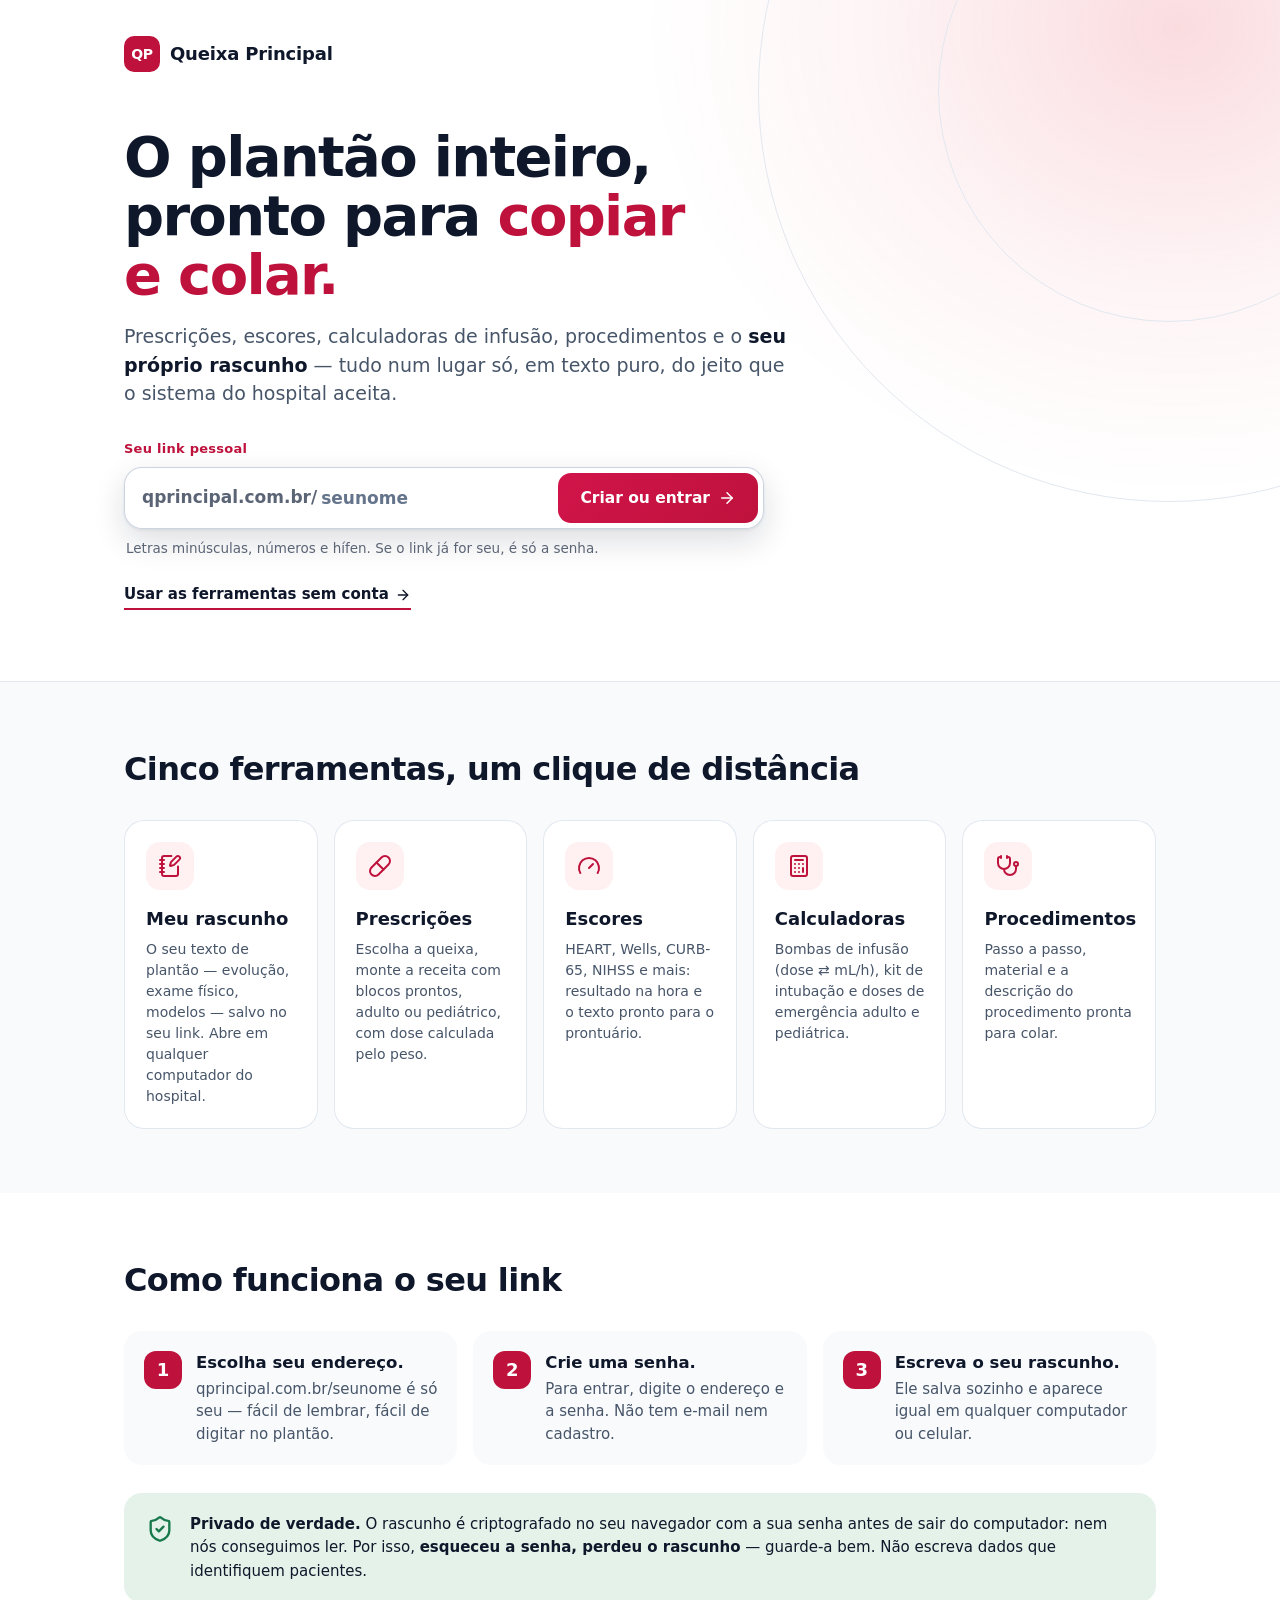
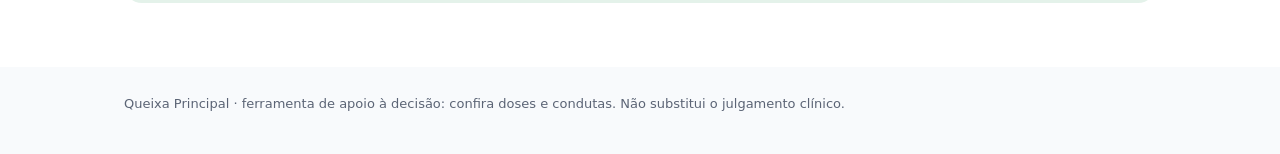
==== commit 9d2b0e8a: "Deixa o site igual ao mockup: caixa normal, item marcado, resumo clínico e celular - Remédios, posol" ====
--- a/index.html
+++ b/index.html
@@ -19,20 +19,20 @@
 var s=null;try{s=JSON.parse(sessionStorage.getItem("qp-sessao")||localStorage.getItem("qp-sessao")||"null")}catch(e){}
 window.QP_NOME=u;window.QP_SESSAO=s&&u&&s.nome===u?s:null;
 d.setAttribute("data-tela",u?(window.QP_SESSAO?"app":"senha"):(l.hash&&l.hash!=="#"?"app":"oferta"))})();</script>
-<link rel="stylesheet" href="css/icones.css?v=20261121a">
-<link rel="stylesheet" href="css/app.css?v=20261121a">
-<link rel="stylesheet" href="css/escores.css?v=20261121a">
-<link rel="stylesheet" href="css/calculadoras.css?v=20261121a">
-<link rel="stylesheet" href="css/procedimentos.css?v=20261121a">
-<link rel="stylesheet" href="css/guias.css?v=20261121a">
-<link rel="stylesheet" href="css/conta.css?v=20261121a">
+<link rel="stylesheet" href="css/icones.css?v=20261122a">
+<link rel="stylesheet" href="css/app.css?v=20261122a">
+<link rel="stylesheet" href="css/escores.css?v=20261122a">
+<link rel="stylesheet" href="css/calculadoras.css?v=20261122a">
+<link rel="stylesheet" href="css/procedimentos.css?v=20261122a">
+<link rel="stylesheet" href="css/guias.css?v=20261122a">
+<link rel="stylesheet" href="css/conta.css?v=20261122a">
 </head>
 <body data-view="rascunho" data-layout="texto" data-inicio="">
 <!-- página de oferta (js/conta.js): qprincipal.com.br sem hash e sem link pessoal -->
 <main class="oferta" id="oferta">
   <section class="of-hero">
     <div class="of-in">
-      <div class="of-marca"><span class="logo" aria-hidden="true">℞</span> Queixa Principal</div>
+      <div class="of-marca"><span class="logo" aria-hidden="true">QP</span> Queixa Principal</div>
       <h1>O plantão inteiro, pronto para <em>copiar e colar.</em></h1>
       <p class="of-lead">Prescrições, escores, calculadoras de infusão, procedimentos e o <b>seu próprio rascunho</b> — tudo num lugar só, em texto puro, do jeito que o sistema do hospital aceita.</p>
       <form class="of-link" id="of-form" novalidate>
@@ -82,7 +82,7 @@
 <!-- tela de senha do link pessoal (js/conta.js): qprincipal.com.br/<nome> sem sessão neste navegador -->
 <main class="senha" id="senha">
   <div class="sn-cartao">
-    <div class="of-marca"><span class="logo" aria-hidden="true">℞</span> Queixa Principal</div>
+    <div class="of-marca"><span class="logo" aria-hidden="true">QP</span> Queixa Principal</div>
     <div class="sn-link"><span class="i i-link" aria-hidden="true"></span><span>qprincipal.com.br/<b id="sn-nome"></b></span></div>
     <form id="sn-form" novalidate>
       <h1 id="sn-titulo">Entrar</h1>
@@ -108,7 +108,7 @@
 <header class="top">
   <div class="top-row">
     <a class="marca" href="#/inicio" id="marca" title="Início">
-      <div class="logo" aria-hidden="true">℞</div>
+      <div class="logo" aria-hidden="true">QP</div>
       <div class="titulo">
         <h1>Queixa Principal</h1>
         <p>Tudo pronto para copiar e colar no seu sistema</p>
@@ -120,7 +120,7 @@
       <button type="button" class="busca-abrir" id="busca-abrir" aria-label="Buscar" aria-expanded="false" aria-controls="busca-box" title="Buscar (atalho: / ou Ctrl+K)"><span class="i i-search" aria-hidden="true" style="--isz:21px"></span></button>
       <div class="busca-box" id="busca-box">
         <span class="busca-ic"><span class="i i-search" aria-hidden="true" style="--isz:19px"></span></span>
-        <input id="busca-input" type="text" role="combobox" aria-label="Buscar em todo o site" aria-autocomplete="list" aria-expanded="false" aria-controls="busca-list" aria-describedby="busca-dica" placeholder="Buscar condição, escore, remédio…" autocomplete="off" spellcheck="false" enterkeyhint="search">
+        <input id="busca-input" type="text" role="combobox" aria-label="Buscar em todo o site" aria-autocomplete="list" aria-expanded="false" aria-controls="busca-list" aria-describedby="busca-dica" placeholder="Buscar..." autocomplete="off" spellcheck="false" enterkeyhint="search">
         <kbd class="busca-kbd" aria-hidden="true" title="Atalho: / ou Ctrl+K">/</kbd>
         <button type="button" class="busca-fechar" id="busca-fechar" aria-label="Fechar busca"><span class="i i-x" aria-hidden="true"></span></button>
         <div class="busca-pop" id="busca-pop" hidden>
@@ -139,6 +139,12 @@
   </div>
   <!-- abas do topo: geradas a partir do registro VIEWS (js/core.js + cada js/views/*.js) -->
   <nav class="top-tabs" id="top-tabs" role="tablist" aria-label="Seção do prescritor"></nav>
+  <!-- celular (≤820px), aba Prescrições: um painel por vez — Condições | Prescrição | Receita (js/views/prescricoes.js) -->
+  <nav class="paineis" id="paineis" aria-label="Painel da prescrição">
+    <button type="button" data-painel="cond" aria-pressed="false">Condições</button>
+    <button type="button" data-painel="mid" aria-pressed="false">Prescrição</button>
+    <button type="button" data-painel="rx" aria-pressed="false">Receita <span class="paineis-n" id="paineis-n" hidden>0</span></button>
+  </nav>
   <!-- só na tela inicial: o cabeçalho cresce com a saudação, e os quadrados sobem por cima dele -->
   <div class="inicio-ola" id="inicio-ola"></div>
 </header>
@@ -248,11 +254,11 @@
     <div class="rx-tools">
       <button class="btn primary" id="btn-copy"><span class="i i-copy" aria-hidden="true"></span> Copiar</button>
       <button class="btn ghost" id="btn-clear"><span class="i i-trash" aria-hidden="true"></span> Limpar</button>
-      <label class="toggle"><input type="checkbox" id="free-edit"> edição livre</label>
+      <label class="toggle"><input type="checkbox" id="free-edit"> Edição livre</label>
     </div>
     <div class="chips" id="rx-chips"><div class="rx-empty">Nenhum item adicionado ainda.</div></div>
     <div class="ta-wrap">
-      <label for="rx"><span class="dot" aria-hidden="true">●</span> Texto pronto para colar</label>
+      <label for="rx">Pré-visualização</label>
       <textarea id="rx" spellcheck="false" placeholder="A receita formatada aparece aqui..."></textarea>
     </div>
     <div class="disclaimer"><b><span class="i i-alert" aria-hidden="true"></span> Apoio à decisão, não prescrição automática.</b> Confira medicamento, dose, posologia, alergias e contraindicações de cada paciente antes de prescrever.</div>
@@ -318,31 +324,41 @@
   <button type="button" class="btn primary" id="pr-barra-copiar"><span class="i i-copy" aria-hidden="true"></span> Copiar registro</button>
 </div>
 
+<!-- Prescrições: "Resumo clínico" da condição aberta (js/views/prescricoes.js) — painel que desliza da direita -->
+<div class="resumo-fundo" id="resumo-fundo" hidden></div>
+<aside class="resumo" id="resumo" role="dialog" aria-modal="true" aria-labelledby="resumo-titulo" hidden>
+  <div class="resumo-top">
+    <div class="resumo-tt"><span class="resumo-kicker">Resumo clínico</span><h3 id="resumo-titulo"></h3></div>
+    <button type="button" class="resumo-fechar" id="resumo-fechar" aria-label="Fechar resumo"><span class="i i-x" aria-hidden="true"></span></button>
+  </div>
+  <div class="resumo-corpo" id="resumo-corpo"></div>
+</aside>
+
 <div id="toast" role="status" aria-live="polite" aria-atomic="true"></div>
 
-<script src="data/prescricoes.js?v=20261121a"></script>
-<script src="data/escores.js?v=20261121a"></script>
-<script src="data/nihss.js?v=20261121a"></script>
-<script src="data/calculadoras.js?v=20261121a"></script>
-<script src="data/calc-revisao.js?v=20261121a"></script>
-<script src="data/procedimentos.js?v=20261121a"></script>
-<script src="data/guias.js?v=20261121a"></script>
-<script src="data/rascunho.js?v=20261121a"></script>
-<script src="js/core.js?v=20261121a"></script>
-<script src="js/peso.js?v=20261121a"></script>
-<script src="js/receita.js?v=20261121a"></script>
-<script src="js/escores-motor.js?v=20261121a"></script>
-<script src="js/escores-nihss.js?v=20261121a"></script>
-<script src="js/calc-motor.js?v=20261121a"></script>
-<script src="js/views/rascunho.js?v=20261121a"></script>
-<script src="js/views/prescricoes.js?v=20261121a"></script>
-<script src="js/views/escores.js?v=20261121a"></script>
-<script src="js/views/calculadoras.js?v=20261121a"></script>
-<script src="js/views/procedimentos.js?v=20261121a"></script>
-<script src="js/views/guias.js?v=20261121a"></script>
-<script src="js/router.js?v=20261121a"></script>
-<script src="js/busca.js?v=20261121a"></script>
-<script src="js/conta.js?v=20261121a"></script>
-<script src="js/app.js?v=20261121a"></script>
+<script src="data/prescricoes.js?v=20261122a"></script>
+<script src="data/escores.js?v=20261122a"></script>
+<script src="data/nihss.js?v=20261122a"></script>
+<script src="data/calculadoras.js?v=20261122a"></script>
+<script src="data/calc-revisao.js?v=20261122a"></script>
+<script src="data/procedimentos.js?v=20261122a"></script>
+<script src="data/guias.js?v=20261122a"></script>
+<script src="data/rascunho.js?v=20261122a"></script>
+<script src="js/core.js?v=20261122a"></script>
+<script src="js/peso.js?v=20261122a"></script>
+<script src="js/receita.js?v=20261122a"></script>
+<script src="js/escores-motor.js?v=20261122a"></script>
+<script src="js/escores-nihss.js?v=20261122a"></script>
+<script src="js/calc-motor.js?v=20261122a"></script>
+<script src="js/views/rascunho.js?v=20261122a"></script>
+<script src="js/views/prescricoes.js?v=20261122a"></script>
+<script src="js/views/escores.js?v=20261122a"></script>
+<script src="js/views/calculadoras.js?v=20261122a"></script>
+<script src="js/views/procedimentos.js?v=20261122a"></script>
+<script src="js/views/guias.js?v=20261122a"></script>
+<script src="js/router.js?v=20261122a"></script>
+<script src="js/busca.js?v=20261122a"></script>
+<script src="js/conta.js?v=20261122a"></script>
+<script src="js/app.js?v=20261122a"></script>
 </body>
 </html>
--- a/css/app.css
+++ b/css/app.css
@@ -103,7 +103,7 @@
 }
 header.top .marca{display:flex;align-items:center;gap:10px;flex:none;min-width:0;color:inherit;text-decoration:none;border-radius:8px}
 header.top .logo{width:28px;height:28px;flex:none;display:flex;align-items:center;justify-content:center;border-radius:8px;
-  background:var(--accent);color:var(--on-accent);font-size:16px;font-weight:700;line-height:1;box-shadow:var(--shadow-card)}
+  background:var(--accent);color:var(--on-accent);font-size:11.5px;font-weight:600;letter-spacing:-.02em;line-height:1;box-shadow:var(--shadow-card)}
 header.top .titulo{flex:none;min-width:0}
 header.top h1{font-size:14px;margin:0;font-weight:600;letter-spacing:-.01em;line-height:1.2;white-space:nowrap}
 header.top p{display:none}   /* o subtítulo saiu do cabeçalho (layout minimalista) */
@@ -217,6 +217,9 @@
 .search input::placeholder{color:var(--muted-aa);opacity:1}
 .search input:focus{border-color:var(--line-2);background:var(--panel)}
 #cond-list{padding:8px}
+#col-cond > h2{display:none}   /* #cond-count continua na marcação (o filtro e os testes leem o total) */
+#col-cond .search{padding:12px}
+#col-cond .search::before{top:50%}
 
 /* lista de condições: só o nome (o emoji e o subtítulo continuam na marcação — busca e testes —, só não aparecem).
    A aberta fica com fundo carmim bem claro, texto carmim e um traço à esquerda. (.cond também é a classe dos
@@ -245,7 +248,9 @@
 /* ---- painel do meio (Prescrições): fundo da página, conteúdo numa coluna de leitura centralizada (768px) ---- */
 #mid-body{padding:0 32px 48px}
 #mid-body > *{max-width:768px;margin-left:auto;margin-right:auto}
-#col-mid:has(.mid-head) > h2{box-sizing:border-box;width:100%;max-width:832px;margin:0 auto;padding:16px 32px 0}
+/* sem trilha "Prescrições › …" (como no layout): o h2 vira só um respiro de 24px, sem texto visível — continua na página
+   porque os testes clicam nele como lugar neutro, e o leitor de tela ainda o lê */
+#col-mid:has(.mid-head) > h2{box-sizing:border-box;width:100%;max-width:832px;height:24px;margin:0 auto;padding:0 32px;font-size:0;line-height:0;color:transparent}
 .mid-head{position:relative;padding:14px 0 20px;border-bottom:1px solid var(--line)}
 .mid-head h3{margin:0;font-size:24px;font-weight:600;letter-spacing:-.02em;line-height:1.25;display:flex;align-items:center;gap:12px}
 .mid-head h3 .ic{display:none}   /* o emoji continua na marcação e na busca; no título, só o nome */
@@ -279,7 +284,7 @@
 :root[data-tema-efetivo="dark"] :is(.pac-tab,.set-btn).active{background:var(--chip);box-shadow:none}
 .pac-tab[data-pac="ped"].active,.mid-head.pac-ped .set-btn.active{color:var(--ped-d)}
 .pac-tab.empty:not(.active),.set-btn.empty:not(.active){opacity:.6}
-.pac-tab .n,.set-btn .n{font-size:11px;font-weight:500;color:var(--muted-aa);font-variant-numeric:tabular-nums}
+.pac-tab .n,.set-btn .n{display:none}   /* sem contagem, como no layout; a combinação vazia continua esmaecida (.empty) */
 @container mid (max-width:559px){ .pac-tabs,.set-box{flex:1 1 100%;display:grid;grid-auto-columns:1fr} .pac-tab,.set-btn{height:32px} }
 @container mid (max-width:399px){ .pac-tab,.set-btn{gap:5px;padding:0 8px} }
 @container mid (max-width:339px){ .pac-tab,.set-btn{padding:0 5px} }
@@ -337,6 +342,22 @@
 .item .pos{font-size:12.5px;color:var(--ink-2);margin-top:3px;line-height:1.5}
 .item .qty{font-size:12px;color:var(--muted-aa);font-weight:500;white-space:nowrap}
 
+/* caixa da tela: os dados vêm em MAIÚSCULAS (e são copiados assim); aqui aparecem em minúsculas com a 1ª letra maiúscula.
+   As siglas/unidades vêm embrulhadas em .sg por cxHTML() (js/core.js) e não mudam. */
+.cx{text-transform:lowercase}
+.cx::first-letter{text-transform:uppercase}
+.cx .sg{text-transform:none}
+/* opção já na receita: círculo cheio com ✓ e fundo rosado; o bloco inteiro na receita mostra "Bloco adicionado" */
+.item.sel,.oitem.sel{background:color-mix(in srgb,var(--accent-soft) 70%,transparent)}
+.item.sel:hover,.oitem.sel:hover{background:var(--accent-soft)}
+.item.sel .plus,.oitem.sel .plus{background:var(--accent);border-color:var(--accent);color:var(--on-accent)}
+.item.sel .plus .i,.oitem.sel .plus .i{--i:var(--i-check)}
+.addall .al-ok{display:none}
+.addall.tudo{background:var(--accent-soft);color:var(--accent-d)}
+.addall.tudo .al{display:none}
+.addall.tudo .al-ok{display:inline}
+.addall.tudo .i{--i:var(--i-check)}
+
 /* recomendações e instruções: o mesmo cartão das opções, com a dica e "Adicionar todas" no topo */
 .orient-box{margin-top:14px;font-size:13px;color:var(--ink);background:var(--panel);border:1px solid var(--line);border-radius:var(--r-lg);
   overflow:hidden;box-shadow:var(--shadow-card)}
@@ -372,13 +393,12 @@
 /* faixa de peso na posologia: com peso digitado mostra só a faixa certa, destacada como as doses */
 .item .faixa.on{color:var(--accent-d);background:var(--accent-soft);border-radius:4px;padding:0 4px;font-weight:600;-webkit-box-decoration-break:clone;box-decoration-break:clone}
 .faixa-nota{margin:10px 0 0;padding:8px 12px;border-radius:var(--r-sm);background:var(--accent-soft);color:var(--accent-d);font-size:12.5px}
-.chip.fora{background:var(--danger-soft)}
 .chip .cn small.fora-txt{color:var(--danger);font-weight:650}
 /* coluna do meio estreita (celular, telas médias): menos margem, e o título do bloco ocupa a linha inteira; os
    marcadores e o botão "Adicionar receita" descem para a linha de baixo */
 @container mid (max-width:559px){
   #mid-body{padding:0 14px 28px}
-  #col-mid:has(.mid-head) > h2{padding:14px 14px 0}
+  #col-mid:has(.mid-head) > h2{height:14px;padding:0 14px}
   .mid-head h3{font-size:21px}
   .mid-head:has(.guia-link) h3{padding-right:0}
   .block-head{flex-wrap:wrap;row-gap:4px}
@@ -388,21 +408,20 @@
   .oitem{padding:10px 12px}
 }
 
-/* meu rascunho: um texto só, grande (#rasc-ta). Faixa grafite que termina num brilho vermelho, com título, estado do salvamento e botões. */
-#col-rascunho > .rasc-top{display:flex;align-items:center;gap:10px 14px;flex-wrap:wrap;padding:16px 20px;
-  background:radial-gradient(60% 320% at 100% 50%,rgba(226,38,60,.5) 0%,rgba(226,38,60,.14) 45%,rgba(226,38,60,0) 72%),var(--preto);color:#fff}
-#col-rascunho > .rasc-top h2{padding:0;color:#fff;font-size:20px;font-weight:750;letter-spacing:-.01em}
-#col-rascunho > .rasc-top h2::before{content:"";width:22px;height:22px;flex:none;background:var(--brasa);
-  -webkit-mask:var(--i-notebook) center/contain no-repeat;mask:var(--i-notebook) center/contain no-repeat}
-.rasc-status{font-size:12.5px;font-weight:600;color:#fff;background:rgba(255,255,255,.14);border-radius:999px;padding:3px 11px;white-space:nowrap}
+/* meu rascunho: um texto só, grande (#rasc-ta). Cabeçalho claro como o da receita (layout minimalista): título, estado do
+   salvamento e os botões (Copiar tudo em carmim, ＋ Receita discreto). */
+#col-rascunho > .rasc-top{display:flex;align-items:center;gap:10px 12px;flex-wrap:wrap;padding:12px 16px 12px 20px;
+  background:var(--panel);border-bottom:1px solid var(--line);color:var(--ink)}
+#col-rascunho > .rasc-top h2{padding:0;color:var(--ink);font-size:14px;font-weight:600;letter-spacing:-.005em}
+.rasc-status{font-size:11.5px;font-weight:500;color:var(--ink-2);background:var(--chip);border-radius:999px;padding:2px 9px;white-space:nowrap}
 .rasc-status:empty{display:none}
-.rasc-status[data-tipo="erro"]{background:#fff;color:#9f1420}
-.rasc-tools{display:flex;align-items:center;gap:8px;margin-left:auto}
-.rasc-top .btn{border-color:rgba(255,255,255,.4);background:rgba(255,255,255,.1);color:#fff}
-.rasc-top .btn:hover{background:rgba(255,255,255,.22)}
-.rasc-top .btn.rasc-btn-copy{background:var(--brasa-bg);color:var(--on-brasa);border-color:transparent}
-.rasc-top .btn.rasc-btn-copy:hover{filter:brightness(1.08)}
-.rasc-top .btn:focus-visible{outline-color:#fff}
+.rasc-status[data-tipo="erro"]{background:var(--danger-soft);color:var(--danger)}
+.rasc-tools{display:flex;align-items:center;gap:6px;margin-left:auto}
+.rasc-top .btn{height:32px;padding:0 12px;font-size:12.5px;font-weight:500;border-color:var(--line);background:var(--panel);color:var(--ink-2)}
+.rasc-top .btn:hover{background:var(--hover);color:var(--ink)}
+.rasc-top .btn.rasc-btn-copy{background:var(--accent);color:var(--on-accent);border-color:var(--accent);font-weight:600}
+.rasc-top .btn.rasc-btn-copy:hover{background:var(--accent-h);border-color:var(--accent-h)}
+.rasc-top .btn .i{--isz:15px}
 .rasc-aviso{display:flex;align-items:center;gap:10px;margin:12px 20px 0;padding:10px 14px;border-radius:var(--r-md);
   background:var(--hover);color:var(--ink);font-size:13px;line-height:1.45}   /* neutro: com a primária vermelha, um fundo rosado leria como erro */
 .rasc-aviso > .i{--isz:18px;color:var(--accent-d)}
@@ -435,62 +454,80 @@
 .btn.ghost:disabled:hover{background:none}
 .btn .spacer{flex:1}
 
-/* ---- receita (layout minimalista): cabeçalho "Receita · N" com Limpar à direita → itens adicionados → pré-visualização
-   (o texto pronto, com a chave "edição livre") → rodapé com Copiar na largura toda e o aviso. A ordem visual vem de
-   uma grade com áreas nomeadas: .rx-tools e .ta-wrap viram display:contents, então os botões, a chave, o rótulo e o
-   texto entram direto na grade — a marcação (e o que os testes leem) não muda. ---- */
+/* ---- receita (layout minimalista): cabeçalho "Receita · N" com Limpar à direita → linha "PRÉ-VISUALIZAÇÃO" com a chave
+   "edição livre" → a pré-visualização (lista numerada: nome — quantidade e posologia, ✕ para tirar) ou, com a edição livre
+   ligada, o texto para editar à mão → rodapé com Copiar na largura toda e o aviso. A ordem vem de uma grade com áreas
+   nomeadas: .rx-tools e .ta-wrap viram display:contents, então os botões, a chave, o rótulo e o texto entram direto na
+   grade — os ids e o que os testes leem não mudam. O que se copia é sempre o texto do #rx (formato das receitas em PDF). ---- */
 #col-rx{display:grid;grid-template-columns:minmax(0,1fr) auto;
-  grid-template-rows:auto minmax(0,auto) auto minmax(0,1fr) 0 auto auto;
-  grid-template-areas:"head clear" "chips chips" "lab tog" "ta ta" "sep sep" "copy copy" "disc disc"}
+  grid-template-rows:auto auto minmax(0,1fr) 0 auto auto;
+  grid-template-areas:"head clear" "lab tog" "body body" "sep sep" "copy copy" "disc disc"}
 #col-rx::before{content:"";grid-area:1 / 1 / 2 / 3;border-bottom:1px solid var(--line);pointer-events:none}   /* linha do cabeçalho */
 #col-rx::after{content:"";grid-area:sep;border-top:1px solid var(--line);pointer-events:none}                 /* linha do rodapé */
 #col-rx .rx-tools,#col-rx .ta-wrap{display:contents}
 #col-rx > h2{grid-area:head;justify-content:flex-start;padding:16px 16px 14px 20px;font-size:14px}
 #col-rx > h2 .count{margin-left:2px;padding:1px 8px;border-radius:999px;background:var(--chip);color:var(--ink-2);font-size:11px;font-weight:500}
-#btn-clear{grid-area:clear;align-self:center;margin-right:12px;height:28px;padding:0 8px;border:0;border-radius:6px;background:none;
+#btn-clear{grid-area:clear;align-self:center;justify-self:end;margin-right:12px;height:28px;padding:0 8px;border:0;border-radius:6px;background:none;
   color:var(--muted-aa);font-size:12.5px;font-weight:500}
 #btn-clear .i{display:none}
 #btn-clear:hover{background:var(--danger-soft);color:var(--danger)}
 #btn-clear:disabled{opacity:.4}
 #btn-clear:disabled:hover{background:none;color:var(--muted-aa)}
-.chips{grid-area:chips;padding:10px 12px;max-height:32vh;overflow-y:auto;scrollbar-width:thin;scrollbar-color:var(--scroll) transparent;
-  border-bottom:1px solid var(--line)}
-.grp-h{font-size:11px;color:var(--muted-aa);font-weight:600;letter-spacing:.05em;text-transform:uppercase;margin:6px 8px 4px}
-.grp-h:first-child{margin-top:2px}
-.chip{display:flex;align-items:center;gap:8px;border-radius:var(--r-md);padding:5px 4px 5px 8px;margin-bottom:1px}
-.chip:hover{background:var(--hover)}
-.chip .cn{flex:1;min-width:0;font-size:12.5px;font-weight:600;color:var(--ink)}
-.chip .cn small{display:block;font-weight:400;color:var(--muted-aa);font-size:11.5px}
-.chip .x{flex:none;border:0;background:none;color:var(--muted-aa);cursor:pointer;width:26px;height:26px;padding:0;border-radius:6px;
-  display:flex;align-items:center;justify-content:center;font-size:12px}
-.chip .x:hover{background:var(--danger-soft);color:var(--danger)}
-.rx-empty{padding:28px 18px;text-align:center;color:var(--muted-aa);font-size:12.5px;line-height:1.6}
-/* rótulo da pré-visualização e a chave "edição livre" na mesma linha */
-#col-rx .ta-wrap label{grid-area:lab;margin:0;padding:14px 8px 8px 20px;font-size:11px;font-weight:500;letter-spacing:.06em;text-transform:uppercase;
-  color:var(--muted-aa);display:flex;align-items:center;gap:7px}
-#col-rx .ta-wrap label .dot{width:6px;height:6px;border-radius:50%;background:var(--ok);font-size:0;flex:none}
-.toggle{grid-area:tog;align-self:end;display:flex;flex-direction:row-reverse;align-items:center;gap:8px;margin:0 18px 8px 0;padding-top:12px;
+/* "PRÉ-VISUALIZAÇÃO" e a chave "Edição livre" na mesma linha */
+#col-rx .ta-wrap label{grid-area:lab;margin:0;padding:16px 8px 10px 20px;font-size:11px;font-weight:500;letter-spacing:.06em;text-transform:uppercase;
+  color:var(--muted-aa);display:flex;align-items:center}
+.toggle{grid-area:tog;align-self:center;display:flex;flex-direction:row-reverse;align-items:center;gap:8px;margin:6px 18px 0 0;
   font-size:12px;white-space:nowrap;color:var(--ink-2);cursor:pointer;user-select:none}
 /* a caixinha vira uma chave (trilho + bolinha), sem pseudo-elemento: a bolinha é um gradiente que muda de lado */
 .toggle input{-webkit-appearance:none;appearance:none;flex:none;width:30px;height:18px;margin:0;border-radius:999px;cursor:pointer;
   background:radial-gradient(circle 7px at 9px 50%,#fff 6.5px,transparent 7.5px),var(--line-2);transition:background .15s}
 .toggle input:checked{background:radial-gradient(circle 7px at 21px 50%,#fff 6.5px,transparent 7.5px),var(--accent)}
 .toggle input:focus-visible{outline:2px solid var(--accent);outline-offset:2px}
-textarea#rx{grid-area:ta;width:auto;min-height:140px;margin:0 16px 16px;resize:none;border:1px solid var(--line);border-radius:var(--r-lg);
+/* pré-visualização: caixa cinza em fonte monoespaçada; um item por linha, numerado por via (USO ORAL, USO TÓPICO…) */
+.chips{grid-area:body;min-height:0;margin:0 16px 16px;padding:12px 14px;overflow-y:auto;border:1px solid var(--line);border-radius:var(--r-lg);
+  background:var(--sunken);font-family:var(--mono);font-size:12px;line-height:1.6;color:var(--ink);
+  scrollbar-width:thin;scrollbar-color:var(--scroll) transparent}
+.grp-h{counter-reset:rx;font-family:var(--font);font-size:10.5px;color:var(--muted-aa);font-weight:600;letter-spacing:.06em;text-transform:uppercase;margin:12px 0 6px}
+.grp-h:first-child{margin-top:0}
+.chip{position:relative;display:block;padding:0 26px 10px 1.7em;margin:0 0 10px;border-bottom:1px solid color-mix(in srgb,var(--line) 70%,transparent)}
+.chip:last-child{border-bottom:0;margin-bottom:0;padding-bottom:0}
+.chip:not(.or){counter-increment:rx}
+.chip:not(.or)::before{content:counter(rx) ".";position:absolute;left:0;top:0;font-weight:600;color:var(--ink)}
+.chip.or{padding-left:0}
+.chip .cn{min-width:0;font-weight:500}
+.chip .cn > span.cx{display:block;font-weight:600;color:var(--ink)}
+.chip .cn small{display:inline;font-size:inherit;font-weight:500;color:var(--muted-aa)}
+.chip .cn small::before{content:" — "}
+.chip .cn small.fora-txt{display:block;font-family:var(--font);font-size:11.5px}
+.chip .cn small.fora-txt::before{content:none}
+.chip .rx-pos{display:block;margin-top:2px;color:var(--ink-2)}
+.chip.or .cn > span.cx{font-weight:500}
+.chip.or:has(.rx-resto) .cn > span.cx:not(.rx-resto){display:none}
+.chip .rx-resto{display:block;color:var(--ink)}
+.chip .x{position:absolute;top:-2px;right:-4px;border:0;background:none;color:var(--muted-aa);cursor:pointer;width:26px;height:26px;padding:0;border-radius:6px;
+  display:flex;align-items:center;justify-content:center;font-size:12px;opacity:.7;transition:opacity .12s,background .12s,color .12s}
+.chip:hover .x,.chip .x:focus-visible{opacity:1}
+.chip .x:hover{background:var(--danger-soft);color:var(--danger)}
+.chip.fora{background:none}
+.chip.fora .cn > span.cx{color:var(--danger)}
+/* edição livre ligada: o texto do #rx no lugar da lista, para editar à mão */
+textarea#rx{grid-area:body;display:none;width:auto;min-height:0;margin:0 16px 16px;resize:none;border:1px solid var(--line);border-radius:var(--r-lg);
   padding:12px 14px;font-family:var(--mono);font-size:12px;line-height:1.65;color:var(--ink);background:var(--sunken);outline:none;white-space:pre;overflow:auto}
 textarea#rx::placeholder{color:var(--muted-aa);opacity:1}
 textarea#rx:focus{border-color:var(--accent);background:var(--panel)}
+#col-rx:has(#free-edit:checked) textarea#rx{display:block}
+#col-rx:has(#free-edit:checked) .chips{display:none}
 #btn-copy{grid-area:copy;justify-content:center;width:auto;height:40px;margin:14px 16px 0;border-radius:var(--r-md);font-size:13px;font-weight:600;
   box-shadow:var(--shadow-card)}
 #btn-copy:disabled,#btn-copy:disabled:hover{opacity:1;background:var(--chip);border-color:var(--chip);color:var(--muted);box-shadow:none}
 .disclaimer{grid-area:disc;font-size:11px;color:var(--muted-aa);padding:10px 18px 14px;text-align:center;line-height:1.5}
 .disclaimer b{color:var(--warn);font-weight:600}
 .disclaimer .i{--isz:12px;vertical-align:-2px}
-/* receita vazia (nada adicionado, nada digitado, edição livre desligada): só o convite no meio, como no layout;
-   ligar a edição livre mostra o texto de novo para digitar à mão */
-#col-rx:has(.rx-empty):has(#free-edit:not(:checked)):has(#rx:placeholder-shown){grid-template-rows:auto minmax(0,1fr) auto 0 0 auto auto}
-#col-rx:has(.rx-empty):has(#free-edit:not(:checked)):has(#rx:placeholder-shown) :is(textarea#rx,.ta-wrap label){display:none}
-#col-rx:has(.rx-empty) .chips{display:flex;flex-direction:column;justify-content:center;max-height:none;border-bottom:0}
+/* receita vazia (nada adicionado, edição livre desligada): só o convite no meio, como no layout */
+.rx-empty{padding:28px 18px;text-align:center;color:var(--muted-aa);font-size:12.5px;line-height:1.6}
+#col-rx:has(.rx-empty):has(#free-edit:not(:checked)) :is(.ta-wrap label,.toggle){display:none}
+#col-rx:has(.rx-empty):has(#free-edit:not(:checked)) .chips{display:flex;flex-direction:column;justify-content:center;margin:0;border:0;background:none;
+  font-family:var(--font)}
 #col-rx:has(.rx-empty) .rx-empty{position:relative}
 #col-rx:has(.rx-empty) .rx-empty::before{content:"";display:block;width:40px;height:40px;margin:0 auto 12px;border-radius:50%;
   border:1px solid var(--line);background:var(--sunken)}
@@ -505,6 +542,50 @@
 #toast::before{content:"";width:7px;height:7px;border-radius:50%;background:#4fd190;flex:none}
 #toast.warn::before{background:#ffb454}
 #toast.show{opacity:1;transform:translateX(-50%) translateY(0)}
+
+/* "Resumo clínico" (Prescrições): fundo escurecido + painel de 448px que desliza da direita */
+.resumo-fundo{position:fixed;inset:0;z-index:40;background:rgba(15,23,42,.2);backdrop-filter:blur(1px);opacity:0;transition:opacity .2s}
+.resumo-fundo.aberto{opacity:1}
+:root[data-tema-efetivo="dark"] .resumo-fundo{background:rgba(0,0,0,.5)}
+.resumo{position:fixed;top:0;right:0;bottom:0;z-index:50;width:100%;max-width:448px;display:flex;flex-direction:column;background:var(--panel);
+  border-left:1px solid var(--line);box-shadow:var(--shadow-pop);transform:translateX(100%);transition:transform .2s ease}
+.resumo.aberto{transform:none}
+.resumo-top{display:flex;align-items:flex-start;justify-content:space-between;gap:12px;padding:16px 20px 16px 24px;border-bottom:1px solid var(--line)}
+.resumo-kicker{display:block;font-size:11px;font-weight:600;letter-spacing:.06em;text-transform:uppercase;color:var(--accent-d)}
+.resumo h3{margin:3px 0 0;font-size:16px;font-weight:600;letter-spacing:-.01em;color:var(--ink)}
+.resumo-fechar{flex:none;display:flex;align-items:center;justify-content:center;width:32px;height:32px;border:0;border-radius:8px;background:none;
+  color:var(--muted-aa);cursor:pointer}
+.resumo-fechar:hover{background:var(--hover);color:var(--ink)}
+.resumo-fechar .i{--isz:16px}
+.resumo-corpo{flex:1;min-height:0;overflow-y:auto;padding:20px 24px 28px;font-size:13px;line-height:1.6;color:var(--ink-2)}
+.resumo-p{margin:0 0 18px;color:var(--ink)}
+.resumo-corpo section{padding-top:16px;margin-top:16px;border-top:1px solid var(--line)}
+.resumo-corpo section:first-of-type{margin-top:0}
+.resumo-corpo h4{margin:0 0 10px;font-size:11.5px;font-weight:600;letter-spacing:.06em;text-transform:uppercase;color:var(--ink)}
+.resumo-alerta h4{color:var(--accent-d)}
+.resumo-corpo ul{margin:0;padding-left:18px}
+.resumo-corpo li + li{margin-top:7px}
+.resumo-guia{display:inline-flex;align-items:center;gap:6px;margin-top:22px;font-weight:600;color:var(--accent-d);text-decoration:none}
+.resumo-guia:hover{text-decoration:underline}
+.resumo-guia .i{--isz:14px}
+.resumo-rasc{display:flex;align-items:baseline;gap:8px;margin:18px 0 0;font-size:11.5px;color:var(--muted-aa)}
+.resumo-rasc .tag{flex:none;display:inline-flex;align-items:center;gap:5px;font-size:11px;font-weight:500;color:var(--warn)}
+.resumo-rasc .tag::before{content:"";width:6px;height:6px;border-radius:50%;background:currentColor}
+
+/* celular, aba Prescrições: barra Condições | Prescrição | Receita (só um painel por vez) */
+.paineis{display:none}
+@media(max-width:820px){
+  body[data-view="prescricoes"]:not([data-inicio="1"]) .paineis{display:flex;gap:6px;margin:0 -12px;padding:8px 12px;border-top:1px solid var(--hdr-line)}
+  .paineis button{flex:1;display:inline-flex;align-items:center;justify-content:center;gap:6px;height:32px;padding:0 8px;border:0;border-radius:6px;
+    background:none;font:inherit;font-size:12.5px;font-weight:500;color:var(--ink-2);cursor:pointer}
+  .paineis button[aria-pressed="true"]{background:var(--hdr-field-h);color:var(--hdr-ink)}
+  .paineis-n{min-width:18px;padding:0 5px;border-radius:999px;background:var(--accent);color:var(--on-accent);font-size:10.5px;font-weight:600;line-height:17px;text-align:center}
+  body[data-view="prescricoes"][data-painel="cond"] :is(#col-mid,#col-rx),
+  body[data-view="prescricoes"][data-painel="mid"] :is(#col-cond,#col-rx),
+  body[data-view="prescricoes"][data-painel="rx"] :is(#col-cond,#col-mid){display:none}
+  /* a receita sozinha ocupa a tela: a pré-visualização cresce */
+  body[data-view="prescricoes"][data-painel="rx"] #col-rx{min-height:calc(100dvh - 180px)}
+}
 
 @media(max-width:1100px){
   .grid{grid-template-columns:216px 1fr 320px}
@@ -581,50 +662,24 @@
 }
 @media(max-width:820px){ .empty .big::before{transform:rotate(90deg)} }   /* no celular a lista fica em cima */
 
-/* ---- listas em quadradinhos (Escores, Calculadoras, Procedimentos) ----
-   Cada item da lista é um quadradinho com a cara dos quadrados do início: cartão grafite com um brilho vermelho num canto
-   (o canto muda de um quadradinho para o outro) e um anel fino; só o nome, em branco, embaixo. O aberto fica cheio de
-   vermelho, com texto branco. Sem desenho e sem rótulo (o dono achou exagerado). O subtítulo (.sub) continua na
-   marcação — busca e testes —, só não aparece.
-   A lista é: título de grupo + botões irmãos dentro da área que rola; a grade é só CSS, e o que não é botão (títulos de
-   grupo, "Nada encontrado") ocupa a linha inteira. Colunas pela largura da COLUNA da lista (container): 2 na coluna
-   estreita do computador e em celular de 320px; 3 no celular (quadrados); mais na coluna larga do tablet.
-   Cores: iguais nos dois temas (superfície grafite). A brasa é fraca de propósito (máx. 34%): o nome
-   branco passa de 4,5:1 em qualquer ponto do cartão. */
-#col-esc-lista,#col-calc-lista,#col-proc-lista{container-type:inline-size}
-/* grid-auto-rows:max-content: as linhas nunca encolhem para caber numa área de altura limitada (ela rola) */
-:is(#esc-list,#cx-lista,#pr-lista){display:grid;grid-template-columns:repeat(2,minmax(0,1fr));grid-auto-rows:max-content;gap:8px;align-content:start;padding:0 10px 12px}
-:is(#esc-list,#cx-lista,#pr-lista) > :not(button){grid-column:1 / -1;margin:0 -10px}
-:is(.esc-row,.cx-item,.pr-item){--gx:100%;--gy:0%;
-  position:relative;overflow:hidden;overflow:clip;display:flex;flex-direction:column;align-items:flex-start;justify-content:flex-end;margin:0;width:auto;min-width:0;
-  min-height:72px;padding:10px 10px 11px;border:0;border-radius:14px;color:#fff;
-  background:radial-gradient(120% 95% at var(--gx) var(--gy),rgba(226,38,60,.34) 0%,rgba(226,38,60,.11) 45%,rgba(226,38,60,0) 72%),linear-gradient(165deg,#2b2c33 0%,var(--preto) 100%);
-  box-shadow:inset 0 0 0 1px rgba(255,255,255,.1);
-  font:inherit;text-align:left;cursor:pointer;transition:transform .12s,box-shadow .12s}
-/* a brasa muda de canto de um quadradinho para o outro: a grade não fica toda igual */
-:is(.esc-row,.cx-item,.pr-item):nth-of-type(3n+2){--gx:100%;--gy:100%}
-:is(.esc-row,.cx-item,.pr-item):nth-of-type(3n){--gx:0%;--gy:100%}
-:is(.esc-row,.cx-item,.pr-item)::before{content:"";position:absolute;right:-34px;top:-34px;width:86px;height:86px;border-radius:50%;
-  border:1px solid rgba(255,255,255,.1);pointer-events:none}
-:is(.esc-row,.cx-item,.pr-item):hover{transform:translateY(-2px);box-shadow:inset 0 0 0 1px var(--brasa),0 10px 18px -12px rgba(226,38,60,.7)}
-:is(.esc-row,.cx-item,.pr-item):active{transform:none}
-:is(.esc-row,.cx-item,.pr-item):focus-visible{outline:2px solid var(--accent);outline-offset:2px;border-radius:14px}
-.esc-row > span:last-child{flex:0 1 auto;max-width:100%;min-width:0}   /* .esc-row também é .cond, que estica esse span (flex:1): o nome iria para o alto */
-/* nome: quebra entre palavras; só palavra comprida (12+ letras: "Cricotireoidostomia") ganha hífen, e só se não couber */
-:is(.esc-row,.cx-item,.pr-item) .nm{position:relative;display:block;max-width:100%;font-size:12.5px;font-weight:700;line-height:1.25;letter-spacing:-.01em;color:#fff;
-  overflow-wrap:anywhere;-webkit-hyphens:auto;hyphens:auto;hyphenate-limit-chars:12 4 4}
-:is(.esc-row,.cx-item,.pr-item) .sub,.esc-row br{display:none}
-/* aberto: cheio de vermelho, texto branco */
-:is(.esc-row,.cx-item,.pr-item).active{background:var(--brasa-bg);box-shadow:none;color:var(--on-brasa)}
-:is(.esc-row,.cx-item,.pr-item).active .nm{color:var(--on-brasa)}
-:is(.esc-row,.cx-item,.pr-item).active::before{border-color:rgba(255,255,255,.25)}
-/* celular: 3 por linha, quadrados. A altura mínima do quadradinho é a largura dele (100cqw = largura da coluna, menos
-   as margens e os dois vãos); nome comprido demais faz os quadradinhos daquela linha crescerem por igual, sem cortar o texto. */
-@container (min-width:320px){
-  :is(#esc-list,#cx-lista,#pr-lista){grid-template-columns:repeat(3,minmax(0,1fr))}
-  :is(.esc-row,.cx-item,.pr-item){min-height:calc((100cqw - 36px) / 3);padding:9px 9px 10px}
-}
-@container (min-width:520px){
-  :is(#esc-list,#cx-lista,#pr-lista){grid-template-columns:repeat(auto-fill,minmax(118px,1fr))}
-  :is(.esc-row,.cx-item,.pr-item){aspect-ratio:1 / 1;min-height:auto}
-}
+/* ---- listas de Escores, Calculadoras e Procedimentos (layout minimalista, 2026-11-21) ----
+   Linhas só com o nome, como a lista de condições das Prescrições: o aberto fica com fundo carmim bem claro, texto
+   carmim e um traço à esquerda; os títulos de grupo (categoria, área, tipo de bomba) em versalete cinza. Até 2026-11-21
+   eram quadradinhos grafite com brilho vermelho. O subtítulo (.sub) continua na marcação — busca e testes —, só não
+   aparece. (.esc-row também é .cond: estas regras vêm depois e valem por cima das de .cond.) */
+:is(#esc-list,#cx-lista,#pr-lista){padding:6px 8px 12px}
+:is(.esc-row,.cx-item,.pr-item){position:relative;display:flex;align-items:center;gap:10px;width:100%;min-width:0;margin:0 0 1px;padding:7px 12px;
+  border:0;border-radius:6px;background:none;color:var(--ink-2);font:inherit;font-size:13px;line-height:1.35;text-align:left;cursor:pointer;
+  transition:background .12s,color .12s}
+:is(.esc-row,.cx-item,.pr-item):hover{background:var(--hover);color:var(--ink)}
+:is(.esc-row,.cx-item,.pr-item).active{background:var(--accent-soft);color:var(--accent-d)}
+:is(.esc-row,.cx-item,.pr-item).active::before{content:"";position:absolute;left:0;top:6px;bottom:6px;width:3px;border-radius:0 3px 3px 0;background:var(--accent)}
+:is(.esc-row,.cx-item,.pr-item) > span:last-child{flex:1;min-width:0}
+:is(.esc-row,.cx-item,.pr-item) .nm{display:block;font-size:13px;font-weight:400;line-height:1.35;color:inherit;white-space:nowrap;overflow:hidden;text-overflow:ellipsis}
+:is(.esc-row,.cx-item,.pr-item).active .nm{color:var(--accent-d);font-weight:500}
+:is(.esc-row,.cx-item,.pr-item) :is(.sub,.ic),.esc-row br{display:none}
+:is(#esc-list,#cx-lista,#pr-lista) > :is(.esc-lgrp,.cx-gh,.cx-gsh,.pr-gh){position:static;display:block;margin:0;padding:14px 12px 5px;background:none;font-size:11px;font-weight:600;letter-spacing:.06em;
+  text-transform:uppercase;color:var(--muted-aa)}
+:is(#esc-list,#cx-lista,#pr-lista) > :first-child{padding-top:6px}
+#cx-lista > .cx-gsh{padding-top:8px;letter-spacing:.03em;text-transform:none;font-weight:500}
+@media(max-width:820px){ :is(.esc-row,.cx-item,.pr-item){padding:10px 12px} }
--- a/css/escores.css
+++ b/css/escores.css
@@ -9,7 +9,7 @@
 
 /* lista de escores */
 .esc-lgrp{font-size:12.5px;color:var(--muted-aa);font-weight:650;padding:14px 18px 4px}
-/* os itens (.esc-row) são quadradinhos: regras comuns às três listas no fim de css/app.css */
+/* os itens (.esc-row) são linhas: regras comuns às três listas no fim de css/app.css */
 
 /* calculadora */
 #col-esc{container:esc / inline-size}
--- a/css/calculadoras.css
+++ b/css/calculadoras.css
@@ -9,7 +9,7 @@
 .cx-gh{position:sticky;top:0;z-index:1;display:flex;align-items:center;gap:7px;padding:12px 18px 6px;background:var(--panel);
   font-size:13px;font-weight:650;color:var(--ink)}
 .cx-gsh{padding:8px 18px 3px;font-size:12px;font-weight:600;color:var(--muted-aa)}
-/* os itens (.cx-item) são quadradinhos: regras comuns às três listas no fim de css/app.css */
+/* os itens (.cx-item) são linhas: regras comuns às três listas no fim de css/app.css */
 
 /* ---- cabeçalho da calculadora ---- */
 .cx-head{padding:12px 18px 2px}
--- a/css/procedimentos.css
+++ b/css/procedimentos.css
@@ -7,9 +7,8 @@
 /* ---- lista ---- */
 /* são só 10 procedimentos em 6 áreas: os quadradinhos seguem a ordem das áreas, mas o título de cada área não aparece
    (deixaria uma linha quase vazia por área). Continua na marcação. */
-.pr-gh{display:none}
 #pr-lista{padding-top:4px}
-/* os itens (.pr-item) são quadradinhos: regras comuns às três listas no fim de css/app.css */
+/* os itens (.pr-item) e os títulos de área (.pr-gh) são linhas: regras comuns às três listas no fim de css/app.css */
 
 /* ---- página: uma coluna, largura de leitura ---- */
 .pr-pag{max-width:880px;padding:12px 22px 28px}
@@ -117,11 +116,6 @@
 .pr-fig figcaption{margin-top:4px;font-size:12.5px;color:var(--muted-aa)}
 .pr-fig figcaption b{color:var(--ink)}
 .pr-figs{display:grid;gap:10px;margin-top:10px}
-/* vídeo do topo do Como fazer (vertical 9:16): cabe na coluna sem ocupar a tela toda */
-.pr-video{margin:0 0 14px;max-width:340px}
-.pr-video video{display:block;width:100%;aspect-ratio:9/16;height:auto;border-radius:var(--r-md);background:var(--preto)}
-.pr-video figcaption{margin-top:6px;font-size:12.5px;color:var(--muted-aa)}
-.pr-video figcaption b{color:var(--ink)}
 /* caixas fechadas (referência) */
 .pr-caixas{margin-top:6px;border-top:1px solid var(--line)}
 .pr-cx{border-bottom:1px solid var(--line)}
--- a/css/guias.css
+++ b/css/guias.css
@@ -65,9 +65,9 @@
 }
 
 /* atalho no painel de Prescrições: "Resumo da condição" (abre o guia da condição) */
-/* "Resumo da condição": botão discreto no canto direito, na altura do título (layout minimalista); coluna estreita = embaixo da descrição */
-.guia-link{position:absolute;top:12px;right:0;display:inline-flex;align-items:center;gap:6px;height:30px;font-size:12.5px;font-weight:500;color:var(--ink-2);
-  text-decoration:none;border-radius:8px;padding:0 12px 0 10px;border:1px solid transparent;transition:background .12s,border-color .12s,color .12s}
+/* "Resumo clínico" (abre o painel lateral, js/views/prescricoes.js): botão discreto no canto direito, na altura do título (layout minimalista); coluna estreita = embaixo da descrição */
+.guia-link{position:absolute;top:12px;right:0;display:inline-flex;align-items:center;gap:6px;height:30px;font:inherit;font-size:12.5px;font-weight:500;color:var(--ink-2);
+  text-decoration:none;border-radius:8px;padding:0 12px 0 10px;border:1px solid transparent;background:none;cursor:pointer;transition:background .12s,border-color .12s,color .12s}
 .guia-link:hover{color:var(--ink);background:var(--panel);border-color:var(--line)}
 .guia-link .i{--isz:14px}
 @container mid (max-width:559px){ .guia-link{position:static;margin:8px 0 0 -10px} }
--- a/css/conta.css
+++ b/css/conta.css
@@ -16,62 +16,56 @@
 .inicio{display:none}
 body[data-inicio="1"] .inicio{display:block;flex:1 1 auto;overflow-y:auto}
 body[data-inicio="1"] .grid,body[data-inicio="1"] .top-tabs{display:none}
-/* na tela inicial o cabeçalho cresce: saudação grande, e os quadrados sobem por cima da faixa do cabeçalho */
+/* na tela inicial (layout minimalista, 2026-11-21) o cabeçalho ganha a saudação e os cartões ficam embaixo, no fundo da página */
 .inicio-ola{display:none}
-body[data-inicio="1"] header.top{position:relative;z-index:auto;padding-bottom:96px}   /* sem z-index: os quadrados (z 2) sobem por cima da faixa e a busca (z 30) por cima deles */
-body[data-inicio="1"] .inicio-ola{display:block;max-width:1240px;margin:0 auto;padding:26px 6px 0}
-.inicio-ola h2{margin:0;font-size:clamp(28px,4vw,42px);font-weight:850;letter-spacing:-.025em;color:var(--hdr-ink);line-height:1.1}
+body[data-inicio="1"] header.top{position:relative;z-index:auto;padding-bottom:26px}
+body[data-inicio="1"] .inicio-ola{display:block;max-width:1240px;margin:0 auto;padding:22px 6px 0}
+.inicio-ola h2{margin:0;font-size:clamp(24px,3vw,30px);font-weight:600;letter-spacing:-.02em;color:var(--hdr-ink);line-height:1.15}
 .inicio-ola h2 span{color:var(--hdr-acc)}
-header.top .inicio-ola p{margin:8px 0 0;font-size:17px;color:var(--hdr-ink-2)}
-.inicio{padding:0 28px 48px;margin-top:-72px;position:relative;z-index:2}
-.inicio-grade{max-width:1240px;margin:0 auto;display:grid;grid-template-columns:repeat(auto-fit,minmax(210px,1fr));gap:18px}
+header.top .inicio-ola p{margin:6px 0 0;font-size:14px;color:var(--hdr-ink-2)}
+.inicio{padding:24px 28px 48px;position:relative;z-index:2}
+.inicio-grade{max-width:1240px;margin:0 auto;display:grid;grid-template-columns:repeat(auto-fit,minmax(210px,1fr));gap:12px}
 /* seis abas: duas linhas de três no computador (auto-fit deixaria uma sozinha na segunda linha) */
-@media(min-width:821px){ .inicio-grade:has(> .tile:nth-child(6):last-child){grid-template-columns:repeat(3,minmax(0,1fr))}
-  .inicio-grade:has(> .tile:nth-child(6):last-child) .tile{min-height:clamp(170px,26vh,240px)} }
-/* quadrado = cartão grafite com brilho vermelho no canto de cima; ícone num quadrado vermelho; contorno fino claro
-   (separa o cartão do fundo escuro no tema escuro) */
-.tile{position:relative;display:flex;flex-direction:column;align-items:flex-start;gap:8px;min-height:clamp(240px,40vh,340px);padding:24px 24px 22px;
-  border:0;border-radius:22px;cursor:pointer;text-align:left;font:inherit;color:#fff;overflow:hidden;
-  background:radial-gradient(130% 85% at 100% 0%,rgba(226,38,60,.58) 0%,rgba(226,38,60,.16) 42%,rgba(226,38,60,0) 70%),linear-gradient(165deg,#2b2c33 0%,var(--preto) 100%);
-  box-shadow:inset 0 0 0 1px rgba(255,255,255,.12),0 14px 28px -16px rgba(16,17,22,.55);
-  transition:transform .15s,box-shadow .15s;animation:tile-entra .42s cubic-bezier(.3,.7,.2,1) both;animation-delay:calc(var(--n,0) * 45ms)}
-/* anéis finos no canto: textura leve, sem imagem */
-.tile::before{content:"";position:absolute;right:-50px;top:-50px;width:180px;height:180px;border-radius:50%;border:1px solid rgba(255,255,255,.14)}
-.tile::after{content:"";position:absolute;right:-110px;top:-110px;width:300px;height:300px;border-radius:50%;border:1px solid rgba(255,255,255,.07)}
-.tile:hover{transform:translateY(-3px);box-shadow:inset 0 0 0 1px rgba(255,118,133,.75),0 18px 34px -14px rgba(226,38,60,.55)}
+@media(min-width:821px){ .inicio-grade:has(> .tile:nth-child(6):last-child){grid-template-columns:repeat(3,minmax(0,1fr))} }
+/* cartão = painel branco com borda fina; ícone carmim num quadrado rosado; seta discreta no canto */
+.tile{position:relative;display:flex;flex-direction:column;align-items:flex-start;gap:6px;min-height:168px;padding:20px 20px 18px;
+  border:1px solid var(--line);border-radius:var(--r-lg);cursor:pointer;text-align:left;font:inherit;color:var(--ink);overflow:hidden;
+  background:var(--panel);box-shadow:var(--shadow-card);
+  transition:transform .15s,box-shadow .15s,border-color .15s;animation:tile-entra .42s cubic-bezier(.3,.7,.2,1) both;animation-delay:calc(var(--n,0) * 45ms)}
+.tile:hover{transform:translateY(-2px);border-color:var(--line-2);box-shadow:var(--shadow-pop)}
 .tile:active{transform:translateY(0)}
-.tile:focus-visible{outline:3px solid var(--accent);outline-offset:3px;border-radius:22px}
-.tile-ic{width:58px;height:58px;display:flex;align-items:center;justify-content:center;border-radius:16px;background:var(--brasa-bg);color:var(--on-brasa);margin-bottom:auto;position:relative;z-index:1}
-.tile-ic .i{--isz:30px}
-.tile-t{font-size:24px;font-weight:800;letter-spacing:-.015em;line-height:1.15;margin-top:18px}
-.tile-d{font-size:14.5px;line-height:1.4;color:rgba(255,255,255,.84);padding-right:44px}
-.tile-seta{position:absolute;right:18px;bottom:18px;width:34px;height:34px;border-radius:50%;box-shadow:inset 0 0 0 1px rgba(255,255,255,.28);color:var(--brasa);
-  display:flex;align-items:center;justify-content:center;transition:background .15s,color .15s}
-.tile:hover .tile-seta{background:var(--brasa-bg);color:var(--on-brasa);box-shadow:none}
-.tile-seta .i{--isz:18px}
+.tile:focus-visible{outline:2px solid var(--accent);outline-offset:3px;border-radius:var(--r-lg)}
+.tile-ic{width:40px;height:40px;display:flex;align-items:center;justify-content:center;border-radius:var(--r-md);background:var(--accent-soft);color:var(--accent-d);margin-bottom:auto;position:relative;z-index:1}
+.tile-ic .i{--isz:20px}
+.tile-t{font-size:16px;font-weight:600;letter-spacing:-.01em;line-height:1.25;margin-top:16px}
+.tile-d{font-size:13px;line-height:1.45;color:var(--muted-aa);padding-right:40px}
+.tile-seta{position:absolute;right:16px;bottom:16px;width:28px;height:28px;border-radius:var(--r-md);border:1px solid var(--line);color:var(--muted-aa);
+  display:flex;align-items:center;justify-content:center;transition:background .15s,color .15s,border-color .15s}
+.tile:hover .tile-seta{background:var(--accent);border-color:var(--accent);color:var(--on-accent)}
+.tile-seta .i{--isz:15px}
 @keyframes tile-entra{from{opacity:0;transform:translateY(14px) scale(.98)}to{opacity:1;transform:none}}
-/* cópias que voam do quadrado até a aba (js/app.js inicioAbrir) */
-.tile-voo{position:fixed;z-index:60;pointer-events:none;border-radius:22px;background:var(--preto);box-shadow:inset 0 0 0 1px rgba(255,118,133,.6);
+/* cópias que voam do cartão até a aba (js/app.js inicioAbrir) */
+.tile-voo{position:fixed;z-index:60;pointer-events:none;border-radius:var(--r-lg);background:var(--panel);border:1px solid var(--line);box-shadow:var(--shadow-pop);
   display:flex;align-items:center;justify-content:center;overflow:hidden}
-.tile-voo .tile-ic{margin:0;width:34px;height:34px;border-radius:10px}
-.tile-voo .tile-ic .i{--isz:18px}
+.tile-voo .tile-ic{margin:0;width:30px;height:30px;border-radius:var(--r-sm)}
+.tile-voo .tile-ic .i{--isz:16px}
 body.voando .grid{animation:grade-entra .45s ease both}
 @keyframes grade-entra{from{opacity:0;transform:translateY(10px)}to{opacity:1;transform:none}}
 @media(max-width:820px){
-  .inicio{padding:0 10px 28px;margin-top:-52px}
-  body[data-inicio="1"] header.top{padding-bottom:70px}
-  body[data-inicio="1"] .inicio-ola{padding:14px 2px 0}
-  header.top .inicio-ola p{font-size:15px;display:block}
-  .inicio-grade{grid-template-columns:1fr 1fr;gap:10px}
-  .tile-d{padding-right:0}
-  .tile{min-height:150px;padding:16px;border-radius:18px;gap:4px}
-  .tile-ic{width:44px;height:44px;border-radius:13px}
-  .tile-ic .i{--isz:23px}
-  .tile-t{font-size:17px;margin-top:12px}
-  .tile-d{font-size:12.5px}
+  .inicio{padding:12px 10px 28px}
+  body[data-inicio="1"] header.top{padding-bottom:18px}
+  body[data-inicio="1"] .inicio-ola{padding:12px 2px 0}
+  header.top .inicio-ola p{font-size:13.5px;display:block}
+  .inicio-grade{grid-template-columns:1fr 1fr;gap:8px}
+  .tile{min-height:132px;padding:14px;gap:3px}
+  .tile-ic{width:34px;height:34px}
+  .tile-ic .i{--isz:18px}
+  .tile-t{font-size:14.5px;margin-top:10px}
+  .tile-d{font-size:12px;padding-right:0}
   .tile-seta{display:none}
   /* número ímpar de abas: o Meu rascunho ocupa a linha inteira; com seis, ficam três linhas de dois */
-  .inicio-grade:not(:has(> .tile:nth-child(6):last-child)) .tile[data-v="rascunho"]{grid-column:1 / -1;min-height:120px}
+  .inicio-grade:not(:has(> .tile:nth-child(6):last-child)) .tile[data-v="rascunho"]{grid-column:1 / -1;min-height:110px}
+}
 }
 
 /* ---- conta no cabeçalho ---- */
@@ -107,7 +101,7 @@
 .of-hero::after{content:"";position:absolute;right:-300px;top:-320px;width:820px;height:820px;border-radius:50%;border:1px solid var(--line)}
 .of-hero .of-in{position:relative;z-index:1}
 .of-marca{display:flex;align-items:center;gap:10px;font-weight:800;font-size:18px;letter-spacing:-.01em}
-.of-marca .logo{width:38px;height:38px;display:flex;align-items:center;justify-content:center;border-radius:12px;background:var(--brasa-bg);color:var(--on-brasa);font-size:21px;font-weight:800}
+.of-marca .logo{width:36px;height:36px;display:flex;align-items:center;justify-content:center;border-radius:10px;background:var(--accent);color:var(--on-accent);font-size:14px;font-weight:600;letter-spacing:-.02em}
 .of-hero h1{font-size:clamp(32px,5.2vw,56px);line-height:1.05;letter-spacing:-.03em;font-weight:850;margin:56px 0 18px;max-width:15ch}
 .of-hero h1 em{font-style:normal;color:var(--accent)}
 .of-lead{font-size:clamp(16px,2vw,19px);line-height:1.5;max-width:56ch;margin:0 0 32px;color:var(--ink-2)}
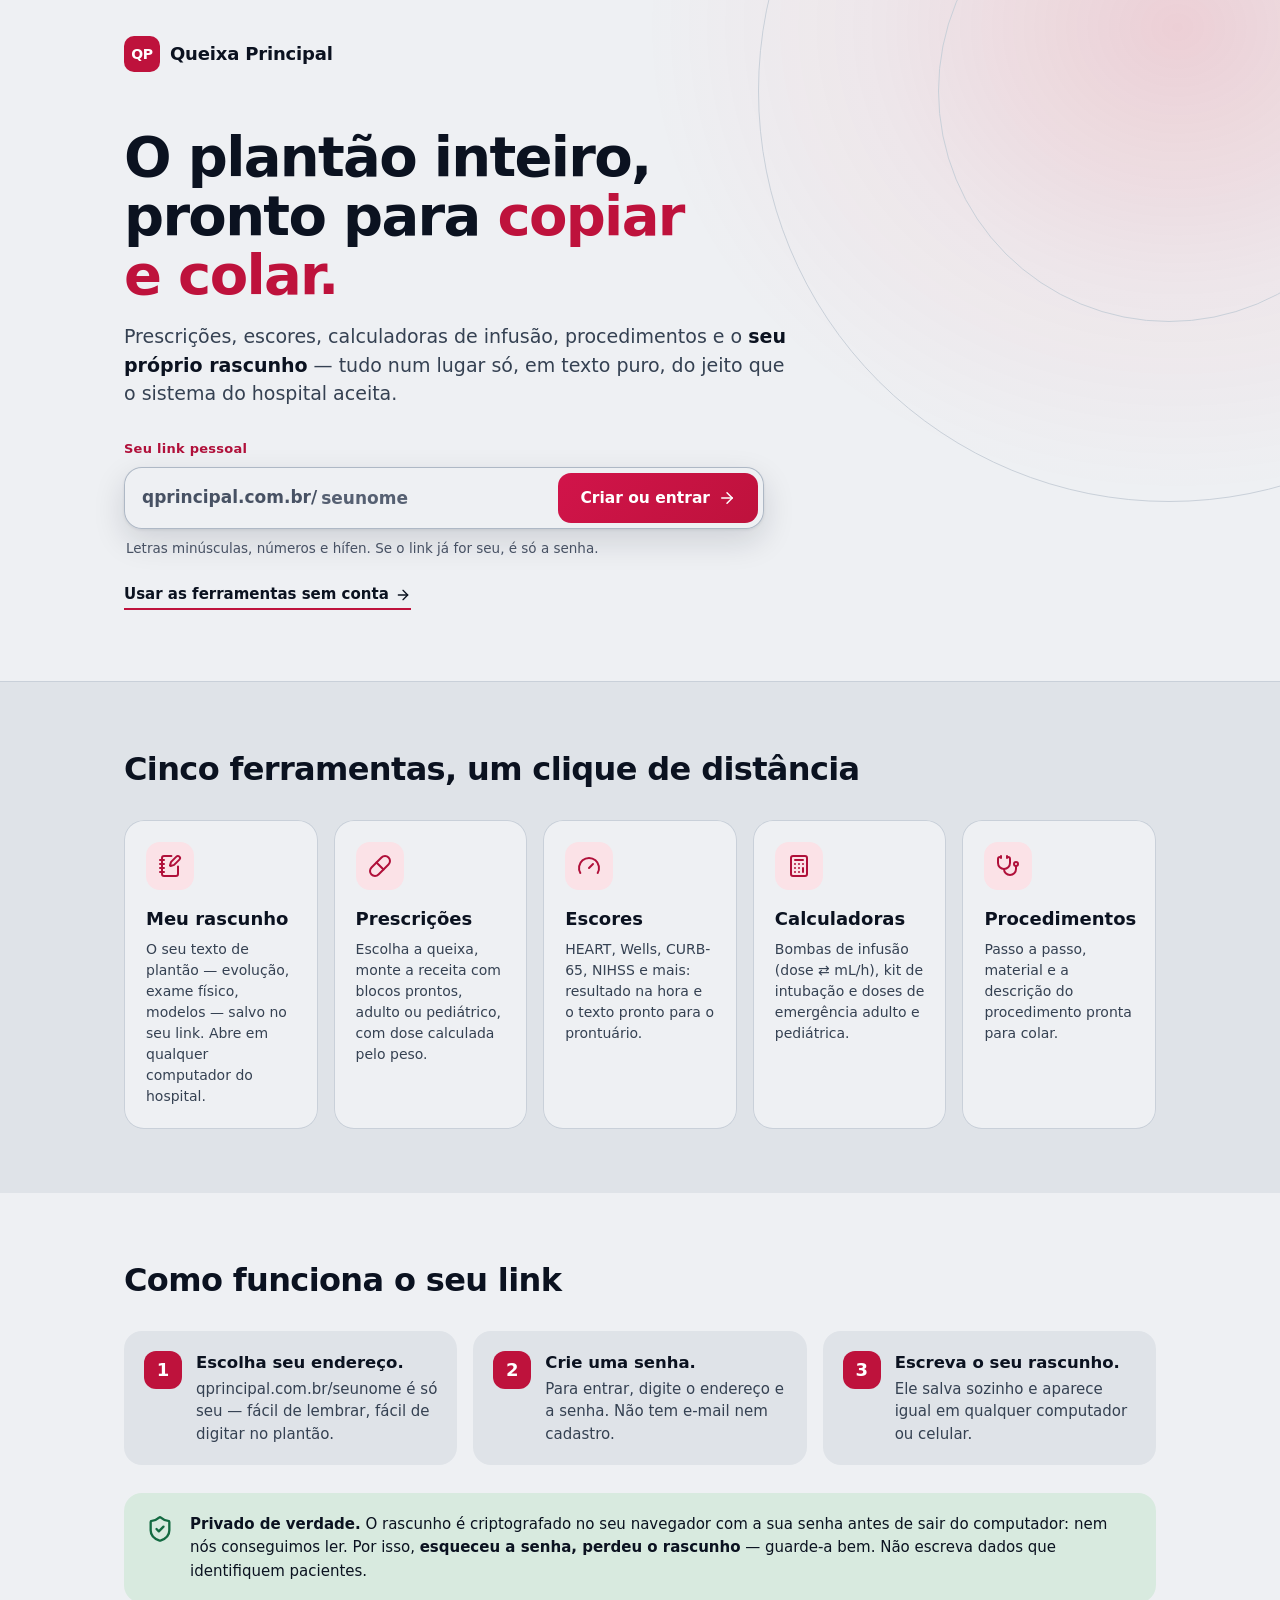
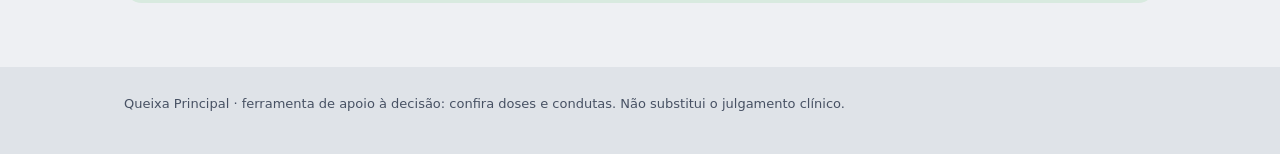
==== commit 2404ae06: "Tema claro menos branco: fundo e painéis em cinza, mais contraste Nenhuma superfície branca pura no " ====
--- a/index.html
+++ b/index.html
@@ -19,13 +19,13 @@
 var s=null;try{s=JSON.parse(sessionStorage.getItem("qp-sessao")||localStorage.getItem("qp-sessao")||"null")}catch(e){}
 window.QP_NOME=u;window.QP_SESSAO=s&&u&&s.nome===u?s:null;
 d.setAttribute("data-tela",u?(window.QP_SESSAO?"app":"senha"):(l.hash&&l.hash!=="#"?"app":"oferta"))})();</script>
-<link rel="stylesheet" href="css/icones.css?v=20261122a">
-<link rel="stylesheet" href="css/app.css?v=20261122a">
-<link rel="stylesheet" href="css/escores.css?v=20261122a">
-<link rel="stylesheet" href="css/calculadoras.css?v=20261122a">
-<link rel="stylesheet" href="css/procedimentos.css?v=20261122a">
-<link rel="stylesheet" href="css/guias.css?v=20261122a">
-<link rel="stylesheet" href="css/conta.css?v=20261122a">
+<link rel="stylesheet" href="css/icones.css?v=20261122b">
+<link rel="stylesheet" href="css/app.css?v=20261122b">
+<link rel="stylesheet" href="css/escores.css?v=20261122b">
+<link rel="stylesheet" href="css/calculadoras.css?v=20261122b">
+<link rel="stylesheet" href="css/procedimentos.css?v=20261122b">
+<link rel="stylesheet" href="css/guias.css?v=20261122b">
+<link rel="stylesheet" href="css/conta.css?v=20261122b">
 </head>
 <body data-view="rascunho" data-layout="texto" data-inicio="">
 <!-- página de oferta (js/conta.js): qprincipal.com.br sem hash e sem link pessoal -->
@@ -336,29 +336,29 @@
 
 <div id="toast" role="status" aria-live="polite" aria-atomic="true"></div>
 
-<script src="data/prescricoes.js?v=20261122a"></script>
-<script src="data/escores.js?v=20261122a"></script>
-<script src="data/nihss.js?v=20261122a"></script>
-<script src="data/calculadoras.js?v=20261122a"></script>
-<script src="data/calc-revisao.js?v=20261122a"></script>
-<script src="data/procedimentos.js?v=20261122a"></script>
-<script src="data/guias.js?v=20261122a"></script>
-<script src="data/rascunho.js?v=20261122a"></script>
-<script src="js/core.js?v=20261122a"></script>
-<script src="js/peso.js?v=20261122a"></script>
-<script src="js/receita.js?v=20261122a"></script>
-<script src="js/escores-motor.js?v=20261122a"></script>
-<script src="js/escores-nihss.js?v=20261122a"></script>
-<script src="js/calc-motor.js?v=20261122a"></script>
-<script src="js/views/rascunho.js?v=20261122a"></script>
-<script src="js/views/prescricoes.js?v=20261122a"></script>
-<script src="js/views/escores.js?v=20261122a"></script>
-<script src="js/views/calculadoras.js?v=20261122a"></script>
-<script src="js/views/procedimentos.js?v=20261122a"></script>
-<script src="js/views/guias.js?v=20261122a"></script>
-<script src="js/router.js?v=20261122a"></script>
-<script src="js/busca.js?v=20261122a"></script>
-<script src="js/conta.js?v=20261122a"></script>
-<script src="js/app.js?v=20261122a"></script>
+<script src="data/prescricoes.js?v=20261122b"></script>
+<script src="data/escores.js?v=20261122b"></script>
+<script src="data/nihss.js?v=20261122b"></script>
+<script src="data/calculadoras.js?v=20261122b"></script>
+<script src="data/calc-revisao.js?v=20261122b"></script>
+<script src="data/procedimentos.js?v=20261122b"></script>
+<script src="data/guias.js?v=20261122b"></script>
+<script src="data/rascunho.js?v=20261122b"></script>
+<script src="js/core.js?v=20261122b"></script>
+<script src="js/peso.js?v=20261122b"></script>
+<script src="js/receita.js?v=20261122b"></script>
+<script src="js/escores-motor.js?v=20261122b"></script>
+<script src="js/escores-nihss.js?v=20261122b"></script>
+<script src="js/calc-motor.js?v=20261122b"></script>
+<script src="js/views/rascunho.js?v=20261122b"></script>
+<script src="js/views/prescricoes.js?v=20261122b"></script>
+<script src="js/views/escores.js?v=20261122b"></script>
+<script src="js/views/calculadoras.js?v=20261122b"></script>
+<script src="js/views/procedimentos.js?v=20261122b"></script>
+<script src="js/views/guias.js?v=20261122b"></script>
+<script src="js/router.js?v=20261122b"></script>
+<script src="js/busca.js?v=20261122b"></script>
+<script src="js/conta.js?v=20261122b"></script>
+<script src="js/app.js?v=20261122b"></script>
 </body>
 </html>
--- a/css/app.css
+++ b/css/app.css
@@ -13,23 +13,23 @@
   --font:Inter,"Segoe UI Variable Text","Segoe UI",system-ui,-apple-system,BlinkMacSystemFont,Roboto,"Helvetica Neue",Arial,sans-serif;
   --mono:"JetBrains Mono","Cascadia Mono","Cascadia Code",Consolas,"SF Mono",ui-monospace,"Roboto Mono",Menlo,monospace;
   /* superfícies: fundo → painel (uma hierarquia só); "sunken" = campo/área de texto dentro do painel. */
-  --bg:#f8fafc; --panel:#ffffff; --sunken:#f8fafc; --hover:#f1f5f9; --chip:#f1f5f9;
-  --ink:#0f172a; --ink-2:#475569; --muted:#64748b; --muted-aa:#5b6475;
-  --line:#e2e8f0; --line-2:#cbd5e1; --scroll:#cbd5e1;
+  --bg:#dfe3e8; --panel:#eef0f3; --sunken:#e4e7ec; --hover:#dde1e7; --chip:#d9dee5;
+  --ink:#0b1220; --ink-2:#354152; --muted:#566072; --muted-aa:#475163;
+  --line:#c9d0d9; --line-2:#aeb8c5; --scroll:#aeb8c5;
   /* primária (carmim) — também a cor do Adulto. --accent é PREENCHIMENTO/contorno (texto por cima: --on-accent);
      --accent-h = o preenchimento no hover; texto vermelho sobre a página = --accent-d. */
-  --accent:#be123c; --accent-h:#9f1239; --accent-d:#be123c; --accent-soft:#fff1f2; --on-accent:#ffffff; --accent-track:#ffe4e6;
+  --accent:#be123c; --accent-h:#9f1239; --accent-d:#b0103a; --accent-soft:#fbe2e7; --on-accent:#ffffff; --accent-track:#f6cfd7;
   /* pediátrico (azul): distingue o paciente do adulto (vermelho) — função, não enfeite */
-  --ped:#2158d6; --ped-d:#1d4ed8; --ped-soft:#e8efff; --on-ped:#ffffff; --ped-track:#dbe6ff;
+  --ped:#2158d6; --ped-d:#1b46c4; --ped-soft:#dfe7fb; --on-ped:#ffffff; --ped-track:#cfdcf8;
   /* estados: verde, âmbar e vermelho-tijolo (o perigo sempre vem com fundo tonal e texto, não só pela cor) */
-  --ok:#17794c; --ok-soft:#e4f2ea; --warn:#775600; --warn-soft:#faf1d0; --danger:#b3261e; --danger-soft:#fbeceb;
-  --mark:#fbe39b; --mark-ink:#3a2c00; --hl:#fdf1c7;
+  --ok:#146a42; --ok-soft:#d8eadf; --warn:#5f4500; --warn-soft:#f2e5bb; --danger:#a3211a; --danger-soft:#f5dcda;
+  --mark:#f5d779; --mark-ink:#3a2c00; --hl:#f4e5ad;
   --toast-bg:#0f172a; --toast-fg:#ffffff;
   --shadow-pop:0 1px 3px rgba(15,23,42,.08),0 12px 32px rgba(15,23,42,.14);
-  --shadow-card:0 1px 2px rgba(15,23,42,.04);
+  --shadow-card:0 1px 2px rgba(15,23,42,.07);
   /* cabeçalho: branco no claro (zinco no escuro), texto escuro; --hdr-acc = ícone/palavra de destaque no cabeçalho */
-  --hdr-bg:#ffffff; --hdr-ink:#0f172a; --hdr-ink-2:#5b6475; --hdr-acc:#be123c;
-  --hdr-field:#f8fafc; --hdr-field-h:#f1f5f9; --hdr-line:#e2e8f0;
+  --hdr-bg:#eef0f3; --hdr-ink:#0b1220; --hdr-ink-2:#475163; --hdr-acc:#be123c;
+  --hdr-field:#e4e7ec; --hdr-field-h:#dce0e6; --hdr-line:#c9d0d9;
   /* superfícies grafite (iguais nos dois temas): quadrados do início, quadradinhos das listas, faixa do Meu rascunho.
      Sobre o grafite: --brasa = texto/ícone vermelho claro; --brasa-bg = preenchimento vermelho com texto branco (--on-brasa)
      — também o logo e o botão "Criar ou entrar". */
